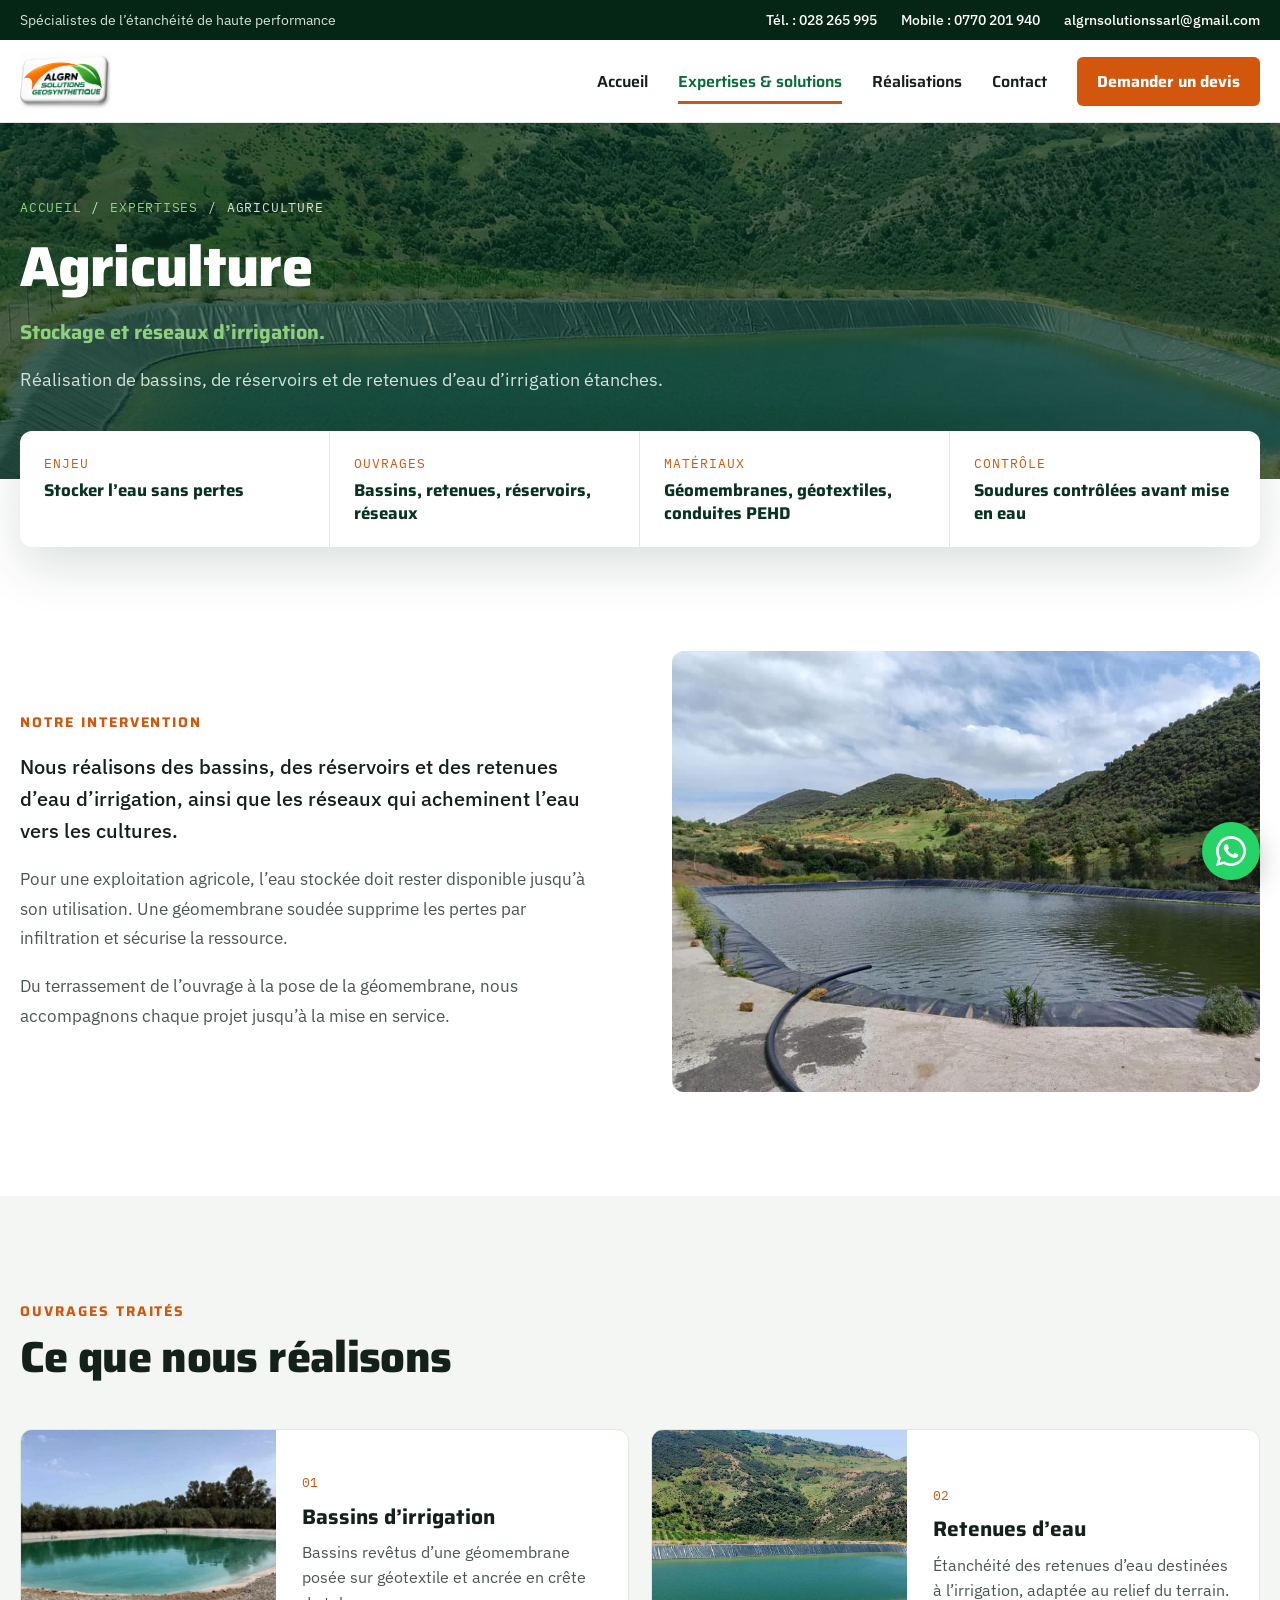
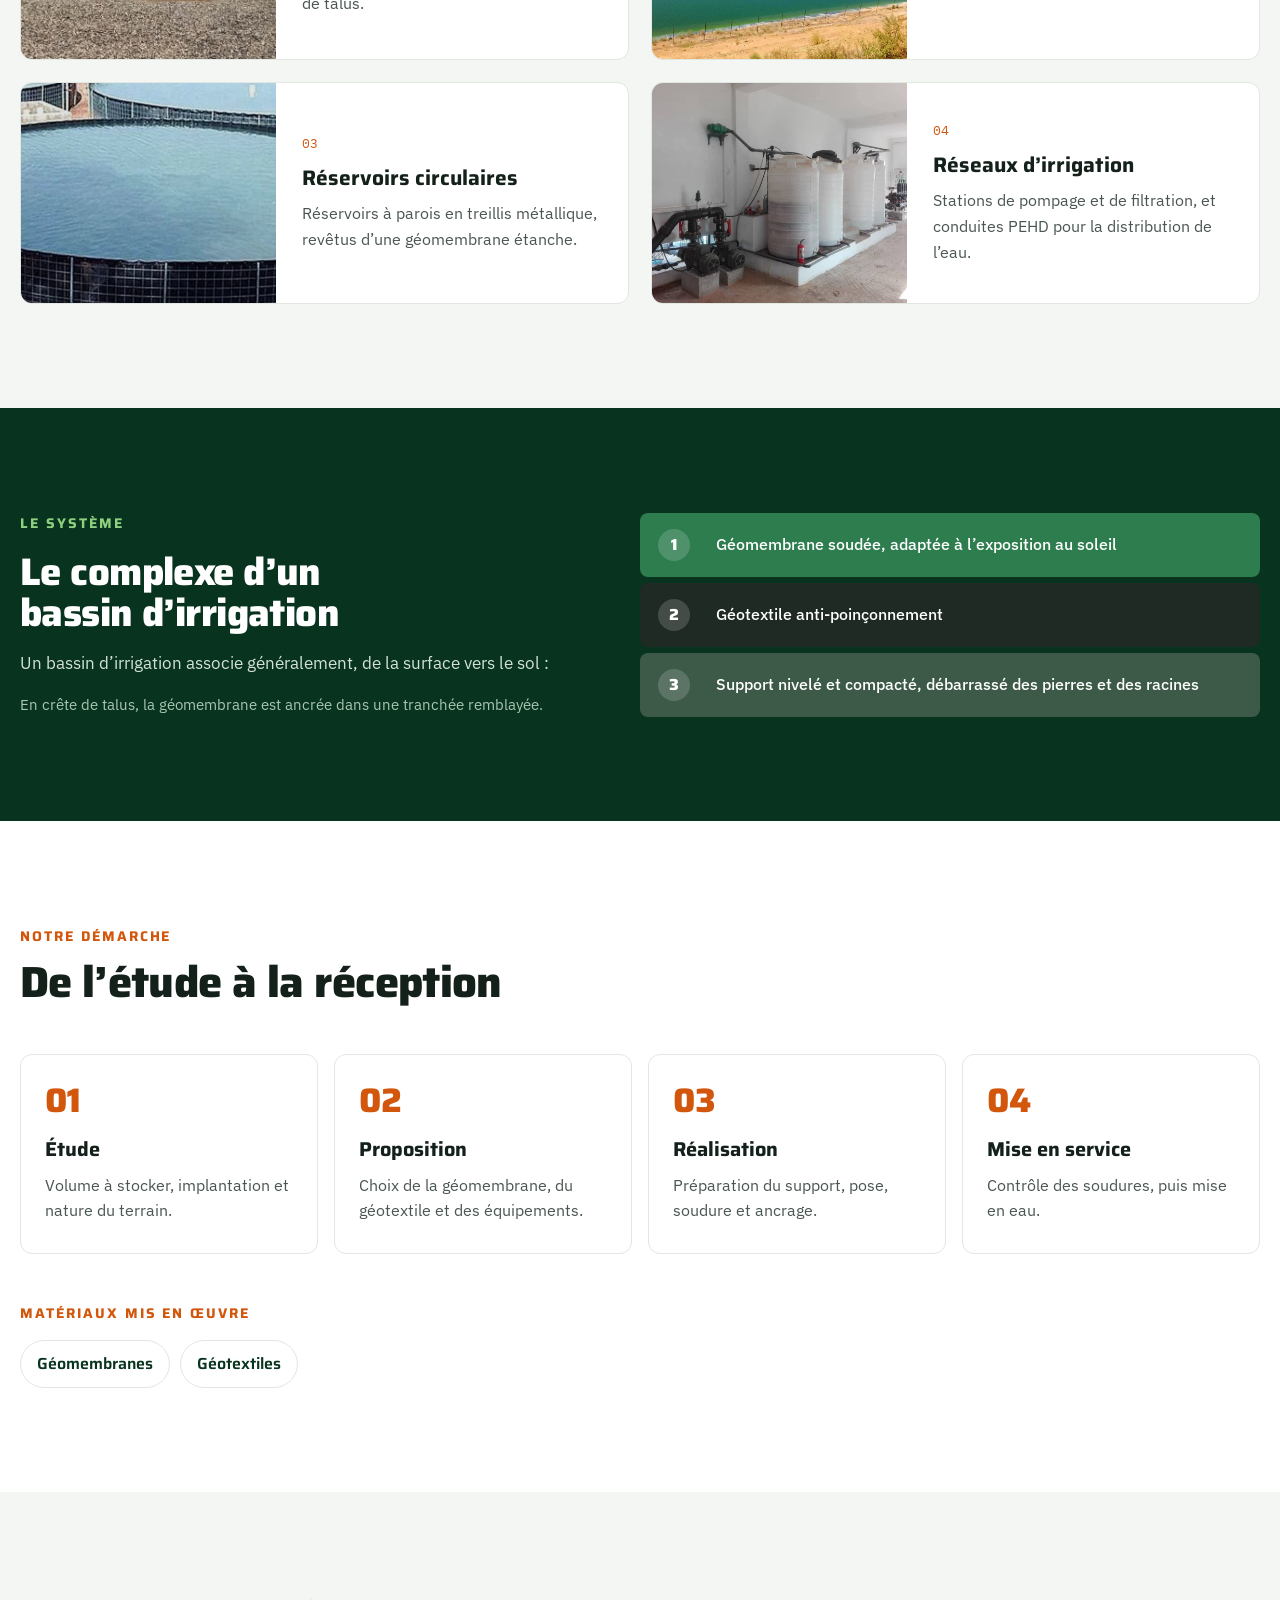
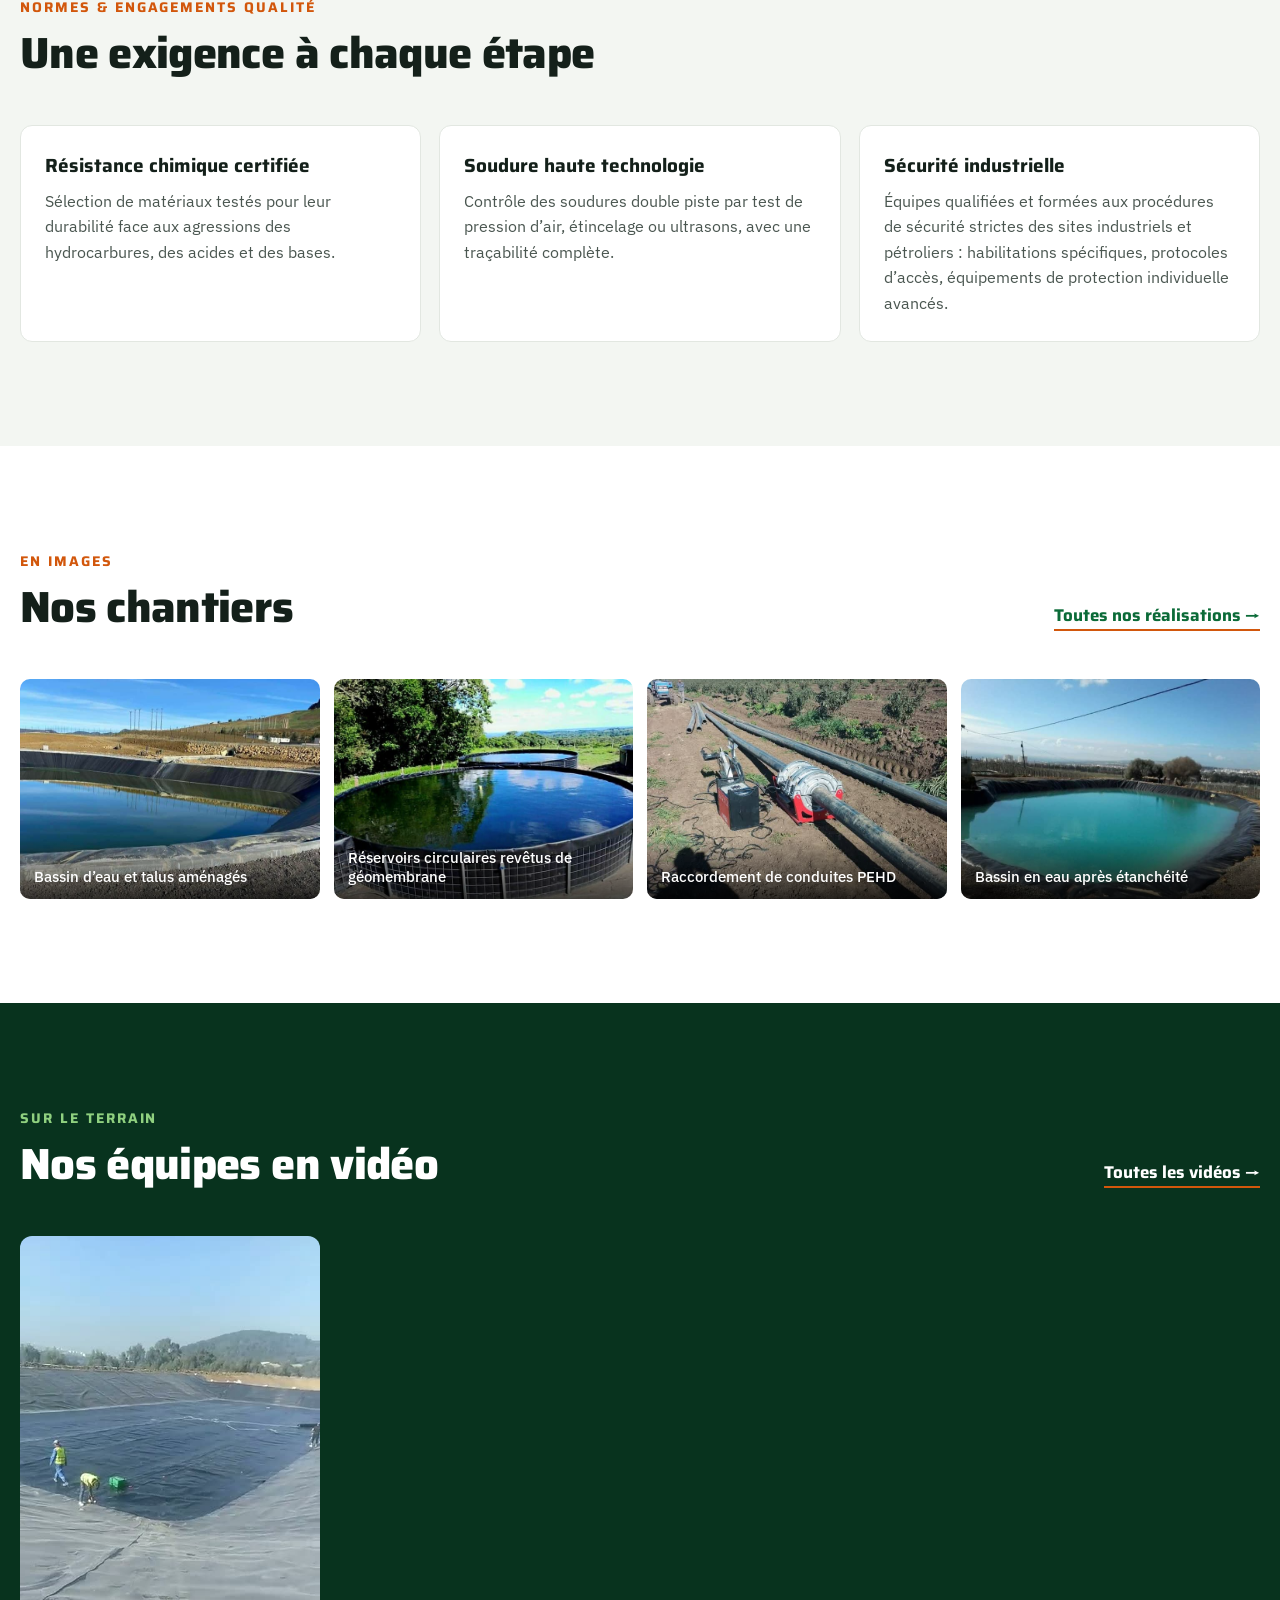
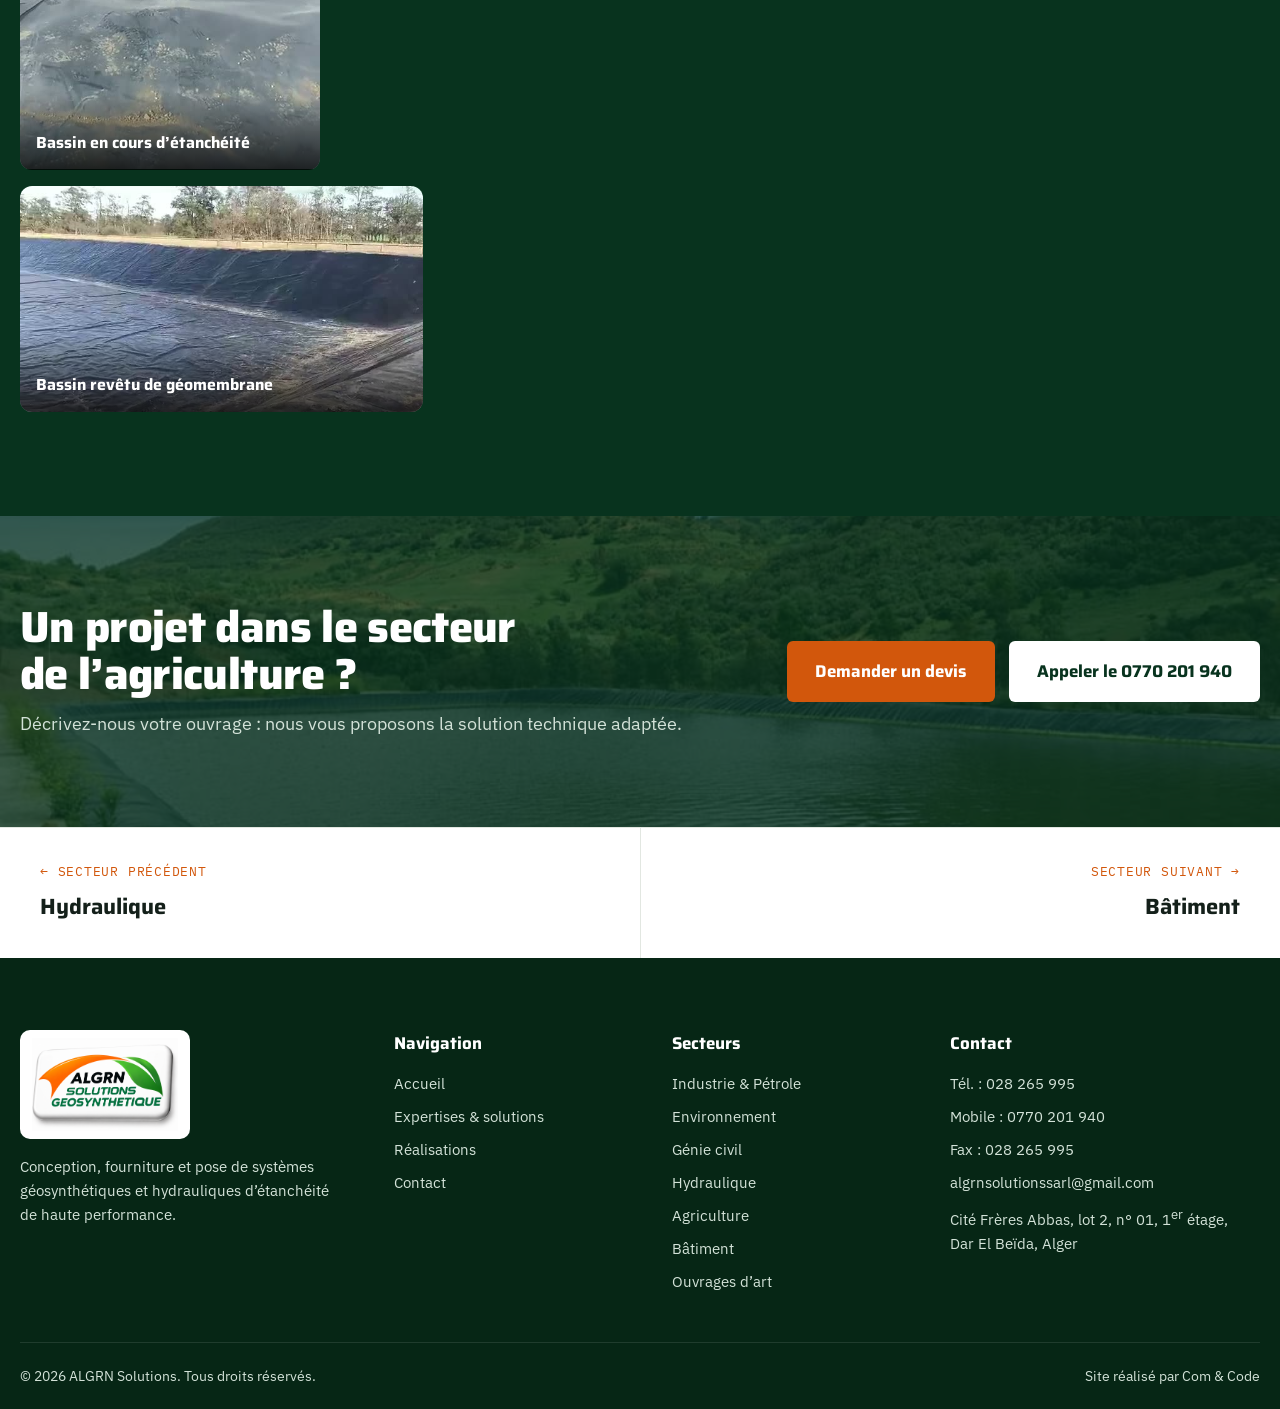
==== agriculture.html @ f2ce9e65 "Add a detailed page for each of the seven sectors. Each sector page (industry & oil, environment, ci" ====
<!DOCTYPE html>
<html lang="fr">
<head>
  <meta charset="utf-8">
  <meta name="viewport" content="width=device-width, initial-scale=1">
  <title>Agriculture – ALGRN Solutions</title>
  <meta name="description" content="Agriculture : bassins d’irrigation, retenues d’eau, réservoirs circulaires étanchés par géomembrane et réseaux d’irrigation.">
  <link rel="icon" href="images/logo.png">
  <link rel="preconnect" href="https://fonts.googleapis.com">
  <link rel="preconnect" href="https://fonts.gstatic.com" crossorigin>
  <link href="https://fonts.googleapis.com/css2?family=IBM+Plex+Mono:wght@400;500&family=IBM+Plex+Sans:wght@400;500;600&family=Saira:wght@600;700;800&display=swap" rel="stylesheet">
  <link rel="stylesheet" href="css/style.css">
</head>
<body>
  <div class="topbar">
    <div class="wrap">
      <span class="tagline">Spécialistes de l’étanchéité de haute performance</span>
      <div class="links">
        <a href="tel:+21328265995">Tél.&nbsp;: 028 265 995</a>
        <a href="tel:+213770201940">Mobile&nbsp;: 0770 201 940</a>
        <a href="mailto:algrnsolutionssarl@gmail.com">algrnsolutionssarl@gmail.com</a>
      </div>
    </div>
  </div>

  <header class="site-header">
    <div class="wrap">
      <a class="logo" href="index.html"><img src="images/logo.png" alt="ALGRN Solutions Géosynthétique" width="1574" height="1000"></a>
      <button class="nav-toggle" type="button" aria-expanded="false" aria-label="Ouvrir le menu"><span></span><span></span><span></span></button>
      <nav class="nav" aria-label="Navigation principale">
        <a href="index.html">Accueil</a>
        <a href="solutions.html" class="is-active">Expertises &amp; solutions</a>
        <a href="realisations.html">Réalisations</a>
        <a href="contact.html">Contact</a>
        <a class="btn btn-accent" href="contact.html#devis">Demander un devis</a>
      </nav>
    </div>
  </header>

  <main>
    <section class="page-hero">
      <img class="bg" src="images/photos/retenue-eau-irrigation.jpg" alt="">
      <div class="wrap">
        <nav class="crumbs" aria-label="Fil d’Ariane"><a href="index.html">Accueil</a><span aria-hidden="true">/</span><a href="solutions.html">Expertises</a><span aria-hidden="true">/</span><span>Agriculture</span></nav>
        <h1 class="display">Agriculture</h1>
        <p class="tagline-lg">Stockage et réseaux d’irrigation.</p>
        <p>Réalisation de bassins, de réservoirs et de retenues d’eau d’irrigation étanches.</p>
      </div>
    </section>

    <div class="wrap">
      <dl class="facts">
        <div><dt>Enjeu</dt><dd>Stocker l’eau sans pertes</dd></div>
        <div><dt>Ouvrages</dt><dd>Bassins, retenues, réservoirs, réseaux</dd></div>
        <div><dt>Matériaux</dt><dd>Géomembranes, géotextiles, conduites PEHD</dd></div>
        <div><dt>Contrôle</dt><dd>Soudures contrôlées avant mise en eau</dd></div>
      </dl>
    </div>

    <section class="section">
      <div class="wrap svc-intro">
        <div class="copy reveal">
          <span class="eyebrow">Notre intervention</span>
          <p class="lead">Nous réalisons des bassins, des réservoirs et des retenues d’eau d’irrigation, ainsi que les réseaux qui acheminent l’eau vers les cultures.</p>
          <p>Pour une exploitation agricole, l’eau stockée doit rester disponible jusqu’à son utilisation. Une géomembrane soudée supprime les pertes par infiltration et sécurise la ressource.</p>
          <p>Du terrassement de l’ouvrage à la pose de la géomembrane, nous accompagnons chaque projet jusqu’à la mise en service.</p>
        </div>
        <img class="reveal" src="images/photos/bassin-irrigation-collines.jpg" alt="Bassin d’irrigation étanché par géomembrane, entouré de collines" loading="lazy">
      </div>
    </section>

    <section class="section bg-cream">
      <div class="wrap">
        <div class="section-head">
          <div>
            <span class="eyebrow">Ouvrages traités</span>
            <h2 class="display">Ce que nous réalisons</h2>
          </div>
        </div>
        <div class="works">
          <article class="work reveal">
            <img src="images/photos/bassin-irrigation.jpg" alt="Bassin d’irrigation rempli d’eau" loading="lazy">
            <div class="body"><span class="num">01</span><h3>Bassins d’irrigation</h3><p>Bassins revêtus d’une géomembrane posée sur géotextile et ancrée en crête de talus.</p></div>
          </article>
          <article class="work reveal">
            <img src="images/photos/retenue-eau-irrigation.jpg" alt="Retenue d’eau étanchée par géomembrane" loading="lazy">
            <div class="body"><span class="num">02</span><h3>Retenues d’eau</h3><p>Étanchéité des retenues d’eau destinées à l’irrigation, adaptée au relief du terrain.</p></div>
          </article>
          <article class="work reveal">
            <img src="images/photos/reservoir-circulaire.jpg" alt="Réservoir circulaire revêtu de géomembrane" loading="lazy">
            <div class="body"><span class="num">03</span><h3>Réservoirs circulaires</h3><p>Réservoirs à parois en treillis métallique, revêtus d’une géomembrane étanche.</p></div>
          </article>
          <article class="work reveal">
            <img src="images/photos/station-irrigation.jpg" alt="Station de pompage et de filtration" loading="lazy">
            <div class="body"><span class="num">04</span><h3>Réseaux d’irrigation</h3><p>Stations de pompage et de filtration, et conduites PEHD pour la distribution de l’eau.</p></div>
          </article>
        </div>
      </div>
    </section>

    <section class="section on-dark">
      <div class="wrap system">
        <div class="copy reveal">
          <span class="eyebrow">Le système</span>
          <h2 class="display" style="font-size:clamp(28px,3vw,40px)">Le complexe d’un bassin d’irrigation</h2>
          <p>Un bassin d’irrigation associe généralement, de la surface vers le sol&nbsp;:</p>
          <p class="note">En crête de talus, la géomembrane est ancrée dans une tranchée remblayée.</p>
        </div>
        <ol class="layers-list reveal">
          <li>Géomembrane soudée, adaptée à l’exposition au soleil</li>
          <li>Géotextile anti-poinçonnement</li>
          <li>Support nivelé et compacté, débarrassé des pierres et des racines</li>
        </ol>
      </div>
    </section>

    <section class="section">
      <div class="wrap">
        <div class="section-head">
          <div>
            <span class="eyebrow">Notre démarche</span>
            <h2 class="display">De l’étude à la réception</h2>
          </div>
        </div>
        <ol class="steps">
          <li class="reveal"><strong>Étude</strong><span>Volume à stocker, implantation et nature du terrain.</span></li>
          <li class="reveal"><strong>Proposition</strong><span>Choix de la géomembrane, du géotextile et des équipements.</span></li>
          <li class="reveal"><strong>Réalisation</strong><span>Préparation du support, pose, soudure et ancrage.</span></li>
          <li class="reveal"><strong>Mise en service</strong><span>Contrôle des soudures, puis mise en eau.</span></li>
        </ol>
        <div style="margin-top:48px;display:flex;flex-direction:column;gap:16px">
          <span class="eyebrow">Matériaux mis en œuvre</span>
          <div class="mat-links">
            <a href="solutions.html#materiaux">Géomembranes</a>
            <a href="solutions.html#materiaux">Géotextiles</a>
          </div>
        </div>
      </div>
    </section>

    <section class="section bg-cream">
      <div class="wrap">
        <div class="section-head">
          <div>
            <span class="eyebrow">Normes &amp; engagements qualité</span>
            <h2 class="display">Une exigence à chaque étape</h2>
          </div>
        </div>
        <ul class="checklist">
          <li class="reveal"><strong>Résistance chimique certifiée</strong><span>Sélection de matériaux testés pour leur durabilité face aux agressions des hydrocarbures, des acides et des bases.</span></li>
          <li class="reveal"><strong>Soudure haute technologie</strong><span>Contrôle des soudures double piste par test de pression d’air, étincelage ou ultrasons, avec une traçabilité complète.</span></li>
          <li class="reveal"><strong>Sécurité industrielle</strong><span>Équipes qualifiées et formées aux procédures de sécurité strictes des sites industriels et pétroliers&nbsp;: habilitations spécifiques, protocoles d’accès, équipements de protection individuelle avancés.</span></li>
        </ul>
      </div>
    </section>

    <section class="section">
      <div class="wrap">
        <div class="section-head">
          <div>
            <span class="eyebrow">En images</span>
            <h2 class="display">Nos chantiers</h2>
          </div>
          <a class="link-more" href="realisations.html">Toutes nos réalisations →</a>
        </div>
        <div class="gallery">
          <figure class="reveal"><a href="realisations.html"><img src="images/photos/bassin-eau-colline.jpg" alt="Bassin d’eau et talus aménagés" loading="lazy"></a><figcaption>Bassin d’eau et talus aménagés</figcaption></figure>
          <figure class="reveal"><a href="realisations.html"><img src="images/photos/reservoirs-circulaires.jpg" alt="Réservoirs circulaires revêtus de géomembrane" loading="lazy"></a><figcaption>Réservoirs circulaires revêtus de géomembrane</figcaption></figure>
          <figure class="reveal"><a href="realisations.html"><img src="images/photos/conduite-pehd.jpg" alt="Raccordement de conduites PEHD" loading="lazy"></a><figcaption>Raccordement de conduites PEHD</figcaption></figure>
          <figure class="reveal"><a href="realisations.html"><img src="images/photos/bassin-eau-rempli.jpg" alt="Bassin en eau après étanchéité" loading="lazy"></a><figcaption>Bassin en eau après étanchéité</figcaption></figure>
        </div>
      </div>
    </section>

    <section class="section on-dark">
      <div class="wrap">
        <div class="section-head">
          <div>
            <span class="eyebrow">Sur le terrain</span>
            <h2 class="display">Nos équipes en vidéo</h2>
          </div>
          <a class="link-more" href="realisations.html#videos">Toutes les vidéos →</a>
        </div>
        <div class="reels two">
          <figure class="reel reveal">
            <video data-autoplay muted loop playsinline preload="none" poster="videos/bassin-geomembrane-collines.jpg" aria-label="Bassin en cours d’étanchéité">
              <source src="videos/bassin-geomembrane-collines.mp4" type="video/mp4">
            </video>
            <figcaption>Bassin en cours d’étanchéité</figcaption>
          </figure>
        </div>
        <div class="reels-land ">
          <figure class="reel reveal">
            <video data-autoplay muted loop playsinline preload="none" poster="videos/bassin-geomembrane.jpg" aria-label="Bassin revêtu de géomembrane">
              <source src="videos/bassin-geomembrane.mp4" type="video/mp4">
            </video>
            <figcaption>Bassin revêtu de géomembrane</figcaption>
          </figure>
        </div>
      </div>
    </section>

    <section class="cta-band">
      <img class="bg" src="images/photos/bassin-irrigation-collines.jpg" alt="" loading="lazy">
      <div class="wrap">
        <div>
          <h2 class="display">Un projet dans le secteur de l’agriculture&nbsp;?</h2>
          <p>Décrivez-nous votre ouvrage&nbsp;: nous vous proposons la solution technique adaptée.</p>
        </div>
        <div class="cta-actions">
          <a class="btn btn-accent btn-lg" href="contact.html?secteur=Agriculture#devis">Demander un devis</a>
          <a class="btn btn-white btn-lg" href="tel:+213770201940">Appeler le 0770 201 940</a>
        </div>
      </div>
    </section>

    <nav class="pager" aria-label="Autres secteurs">
      <a href="hydraulique.html"><span>← Secteur précédent</span><strong>Hydraulique</strong></a>
      <a href="batiment.html"><span>Secteur suivant →</span><strong>Bâtiment</strong></a>
    </nav>
  </main>

  <footer class="site-footer">
    <div class="wrap grid">
      <div class="brand">
        <img src="images/logo.png" alt="ALGRN Solutions Géosynthétique" loading="lazy">
        <p>Conception, fourniture et pose de systèmes géosynthétiques et hydrauliques d’étanchéité de haute performance.</p>
      </div>
      <div class="col">
        <strong>Navigation</strong>
        <a href="index.html">Accueil</a>
        <a href="solutions.html">Expertises &amp; solutions</a>
        <a href="realisations.html">Réalisations</a>
        <a href="contact.html">Contact</a>
      </div>
      <div class="col">
        <strong>Secteurs</strong>
        <a href="industrie-petrole.html">Industrie &amp; Pétrole</a>
        <a href="environnement.html">Environnement</a>
        <a href="genie-civil.html">Génie civil</a>
        <a href="hydraulique.html">Hydraulique</a>
        <a href="agriculture.html">Agriculture</a>
        <a href="batiment.html">Bâtiment</a>
        <a href="ouvrages-art.html">Ouvrages d’art</a>
      </div>
      <div class="col">
        <strong>Contact</strong>
        <a href="tel:+21328265995">Tél.&nbsp;: 028 265 995</a>
        <a href="tel:+213770201940">Mobile&nbsp;: 0770 201 940</a>
        <span>Fax&nbsp;: 028 265 995</span>
        <a href="mailto:algrnsolutionssarl@gmail.com">algrnsolutionssarl@gmail.com</a>
        <span>Cité Frères Abbas, lot 2, n°&nbsp;01, 1<sup>er</sup>&nbsp;étage, <span class="nowrap">Dar El Beïda</span>, Alger</span>
      </div>
    </div>
    <div class="wrap legal">
      <span>© 2026 ALGRN Solutions. Tous droits réservés.</span>
      <span>Site réalisé par Com &amp; Code</span>
    </div>
  </footer>

  <a class="wa-float" href="https://wa.me/213770201940" aria-label="Nous écrire sur WhatsApp"><svg width="30" height="30" viewBox="0 0 24 24" fill="#fff" aria-hidden="true"><path d="M17.5 14.4c-.3-.1-1.7-.8-2-.9-.3-.1-.5-.1-.7.1-.2.3-.8.9-.9 1.1-.2.2-.3.2-.6.1-.3-.1-1.2-.5-2.3-1.4-.9-.8-1.4-1.7-1.6-2-.2-.3 0-.5.1-.6l.4-.5c.1-.2.2-.3.3-.5.1-.2 0-.4 0-.5l-.9-2.2c-.2-.6-.5-.5-.7-.5h-.6c-.2 0-.5.1-.8.4-.3.3-1 1-1 2.4s1 2.8 1.2 3c.1.2 2 3.1 4.9 4.3.7.3 1.2.5 1.6.6.7.2 1.3.2 1.8.1.6-.1 1.7-.7 1.9-1.4.2-.7.2-1.3.2-1.4-.1-.1-.3-.2-.6-.3zM12 21.8c-1.8 0-3.5-.5-5-1.4l-.4-.2-3.7 1 1-3.6-.2-.4C2.7 15.6 2.2 13.8 2.2 12 2.2 6.6 6.6 2.2 12 2.2S21.8 6.6 21.8 12 17.4 21.8 12 21.8zM12 0C5.4 0 0 5.4 0 12c0 2.1.6 4.2 1.6 6L0 24l6.2-1.6c1.8 1 3.8 1.5 5.8 1.5 6.6 0 12-5.4 12-12S18.6 0 12 0z"/></svg></a>

  <script src="js/main.js"></script>
</body>
</html>
---- css/style.css ----
:root {
  --ink: #14201A;
  --forest: #08331E;
  --forest-deep: #062615;
  --green: #0B6B38;
  --leaf: #3FA535;
  --mint: #8FD07F;
  --accent: #D2570C;
  --accent-soft: #FBE9DD;
  --cream: #F3F6F2;
  --paper: #FFFFFF;
  --muted: #4A5650;
  --line: #E2E7E1;
  --on-dark: #D3E2D8;
  --radius: 12px;
}

*,
*::before,
*::after { box-sizing: border-box; }

html { scroll-behavior: smooth; }

body {
  margin: 0;
  color: var(--ink);
  background: var(--paper);
  font-family: "IBM Plex Sans", system-ui, sans-serif;
  font-size: 16px;
  line-height: 1.6;
  -webkit-font-smoothing: antialiased;
}

img, video { max-width: 100%; display: block; }
a { color: var(--green); }
button { font: inherit; }

.wrap {
  width: min(1240px, calc(100% - 40px));
  margin-inline: auto;
}

.eyebrow {
  display: inline-block;
  font-family: "Saira", sans-serif;
  font-weight: 700;
  font-size: 14px;
  letter-spacing: 0.14em;
  text-transform: uppercase;
  color: var(--accent);
}
.on-dark .eyebrow { color: var(--mint); }

.display {
  margin: 0;
  font-family: "Saira", sans-serif;
  font-weight: 800;
  line-height: 1.08;
  letter-spacing: -0.015em;
  text-wrap: balance;
}

.section { padding: 104px 0; }
.section-head {
  display: flex;
  flex-wrap: wrap;
  gap: 18px 48px;
  align-items: flex-end;
  justify-content: space-between;
  margin-bottom: 48px;
}
.section-head > div { display: flex; flex-direction: column; gap: 12px; max-width: 720px; }
.section-head h2 { font-size: clamp(30px, 3.4vw, 46px); }
.section-head p { margin: 0; color: var(--muted); font-size: 17px; max-width: 560px; }
.on-dark .section-head p { color: var(--on-dark); }

.bg-cream { background: var(--cream); }
.on-dark { background: var(--forest); color: #fff; }

/* ——— Topbar & header ——— */
.topbar {
  background: var(--forest-deep);
  color: var(--on-dark);
  font-size: 14px;
}
.topbar .wrap {
  padding: 9px 0;
  display: flex;
  flex-wrap: wrap;
  gap: 6px 26px;
  justify-content: space-between;
  align-items: center;
}
.topbar .links { display: flex; flex-wrap: wrap; gap: 6px 24px; }
.topbar a { color: #fff; text-decoration: none; font-weight: 500; }
.topbar a:hover { color: var(--mint); }

.site-header {
  background: #fff;
  position: sticky;
  top: 0;
  z-index: 50;
  box-shadow: 0 1px 0 var(--line);
}
.site-header .wrap {
  padding: 12px 0;
  display: flex;
  gap: 16px 40px;
  align-items: center;
  justify-content: space-between;
}
.logo img { height: 58px; width: auto; mix-blend-mode: multiply; }
.nav {
  display: flex;
  gap: 4px 30px;
  align-items: center;
  font-family: "Saira", sans-serif;
  font-weight: 600;
  font-size: 16px;
}
.nav a { color: var(--ink); text-decoration: none; padding: 10px 0; }
.nav a:hover { color: var(--green); }
.nav a.is-active { color: var(--green); box-shadow: inset 0 -3px 0 var(--accent); }
.nav .btn { padding: 12px 20px; box-shadow: none; color: #fff; }
.nav .btn:hover { color: #fff; }
.nav-toggle {
  display: none;
  width: 46px;
  height: 46px;
  border: 1px solid var(--line);
  background: #fff;
  border-radius: 8px;
  cursor: pointer;
  align-items: center;
  justify-content: center;
  flex-direction: column;
  gap: 5px;
}
.nav-toggle span { display: block; width: 20px; height: 2px; background: var(--ink); }

/* ——— Buttons ——— */
.btn {
  display: inline-flex;
  align-items: center;
  justify-content: center;
  gap: 10px;
  text-decoration: none;
  font-family: "Saira", sans-serif;
  font-weight: 700;
  font-size: 16px;
  padding: 15px 24px;
  border-radius: 6px;
  border: 0;
  cursor: pointer;
  transition: transform 0.15s ease, filter 0.15s ease;
}
.btn:hover { transform: translateY(-1px); filter: brightness(1.06); }
.btn-accent { background: var(--accent); color: #fff; }
.btn-white { background: #fff; color: var(--forest); }
.btn-forest { background: var(--forest); color: #fff; }
.btn-ghost { background: transparent; color: #fff; box-shadow: inset 0 0 0 2px rgba(255,255,255,0.5); }
.btn-lg { font-size: 17px; padding: 17px 28px; }

:where(a, button, summary):focus-visible {
  outline: 3px solid var(--mint);
  outline-offset: 3px;
}

/* ——— Hero ——— */
.hero {
  position: relative;
  min-height: min(760px, 92vh);
  display: flex;
  align-items: center;
  overflow: hidden;
  background: var(--forest);
}
.hero .bg {
  position: absolute;
  inset: 0;
  width: 100%;
  height: 100%;
  object-fit: cover;
  object-position: 50% 55%;
  animation: hero-zoom 18s ease-out both;
}
@keyframes hero-zoom { from { transform: scale(1.08); } to { transform: scale(1); } }
.hero::after {
  content: "";
  position: absolute;
  inset: 0;
  background: linear-gradient(90deg, rgba(6,38,21,0.94) 0%, rgba(6,38,21,0.78) 42%, rgba(6,38,21,0.2) 78%, rgba(6,38,21,0.05) 100%);
}
.hero .wrap { position: relative; z-index: 1; padding: 88px 0 120px; }
.hero-copy { max-width: 660px; display: flex; flex-direction: column; gap: 24px; color: #fff; }
.badge {
  align-self: flex-start;
  font-family: "IBM Plex Mono", monospace;
  font-size: 13px;
  letter-spacing: 0.08em;
  text-transform: uppercase;
  background: rgba(255,255,255,0.1);
  border: 1px solid rgba(255,255,255,0.3);
  padding: 7px 12px;
  border-radius: 4px;
}
.hero h1 { font-size: clamp(38px, 5vw, 68px); line-height: 1.02; color: #fff; }
.hero h1 em { font-style: normal; color: var(--mint); }
.hero p { margin: 0; font-size: 19px; line-height: 1.65; color: var(--on-dark); }
.hero-actions { display: flex; flex-wrap: wrap; gap: 14px; }

.hero-strip {
  position: relative;
  z-index: 2;
  margin-top: -64px;
}
.hero-strip ul {
  list-style: none;
  margin: 0;
  padding: 0;
  display: grid;
  grid-template-columns: repeat(4, 1fr);
  background: #fff;
  border-radius: var(--radius);
  box-shadow: 0 20px 50px rgba(8,51,30,0.16);
  overflow: hidden;
}
.hero-strip li {
  padding: 24px 26px;
  border-right: 1px solid var(--line);
  display: flex;
  flex-direction: column;
  gap: 4px;
}
.hero-strip li:last-child { border-right: 0; }
.hero-strip strong { font-family: "Saira", sans-serif; font-size: 19px; color: var(--forest); }
.hero-strip span { font-size: 14.5px; color: var(--muted); line-height: 1.45; }

/* ——— Page hero (inner pages) ——— */
.page-hero {
  position: relative;
  background: var(--forest);
  color: #fff;
  overflow: hidden;
}
.page-hero .bg {
  position: absolute;
  inset: 0;
  width: 100%;
  height: 100%;
  object-fit: cover;
  opacity: 0.32;
}
.page-hero .wrap { position: relative; padding: 76px 0 84px; display: flex; flex-direction: column; gap: 18px; }
.page-hero h1 { font-size: clamp(36px, 4.4vw, 58px); max-width: 860px; }
.page-hero p { margin: 0; font-size: 18px; color: var(--on-dark); max-width: 680px; }
.crumbs { display: flex; gap: 10px; font-family: "IBM Plex Mono", monospace; font-size: 13px; text-transform: uppercase; letter-spacing: 0.06em; color: var(--on-dark); }
.crumbs a { color: var(--mint); text-decoration: none; }

/* ——— Présentation ——— */
.intro {
  display: grid;
  grid-template-columns: 1.05fr 1fr;
  gap: 72px;
  align-items: center;
}
.intro-photos { position: relative; padding: 0 0 48px 0; }
.intro-photos .main { width: 88%; aspect-ratio: 4 / 3; object-fit: cover; border-radius: var(--radius); }
.intro-photos .inset {
  position: absolute;
  right: 0;
  bottom: 0;
  width: 46%;
  aspect-ratio: 3 / 4;
  object-fit: cover;
  border-radius: var(--radius);
  border: 6px solid #fff;
  box-shadow: 0 16px 40px rgba(8,51,30,0.2);
}
.intro-copy { display: flex; flex-direction: column; gap: 20px; }
.intro-copy h2 { font-size: clamp(30px, 3.2vw, 44px); }
.intro-copy p { margin: 0; font-size: 17px; line-height: 1.75; color: var(--muted); }
.intro-copy .lead { font-size: 19px; color: var(--ink); font-weight: 500; }
.checks { list-style: none; margin: 6px 0 0; padding: 0; display: grid; gap: 12px; }
.checks li { display: flex; gap: 12px; align-items: flex-start; font-weight: 500; }
.checks svg { flex: none; margin-top: 2px; }

/* ——— Secteurs ——— */
.sectors {
  display: grid;
  grid-template-columns: repeat(4, 1fr);
  gap: 18px;
}
.sector {
  position: relative;
  border-radius: var(--radius);
  overflow: hidden;
  min-height: 300px;
  display: flex;
  align-items: flex-end;
  color: #fff;
  isolation: isolate;
}
.sector img {
  position: absolute;
  inset: 0;
  width: 100%;
  height: 100%;
  object-fit: cover;
  z-index: -2;
  transition: transform 0.5s ease;
}
.sector::before {
  content: "";
  position: absolute;
  inset: 0;
  z-index: -1;
  background: linear-gradient(180deg, rgba(6,38,21,0) 30%, rgba(6,38,21,0.9) 100%);
}
.sector:hover img { transform: scale(1.05); }
.sector .body { padding: 22px; display: flex; flex-direction: column; gap: 6px; }
.sector .ico {
  width: 44px;
  height: 44px;
  border-radius: 10px;
  background: var(--accent);
  display: grid;
  place-items: center;
  margin-bottom: 6px;
}
.sector strong { font-family: "Saira", sans-serif; font-size: 21px; line-height: 1.2; }
.sector span { font-size: 15px; color: #E1EDE5; line-height: 1.45; }
.sector.wide { grid-column: span 2; }

/* ——— Expertise (cards) ——— */
.expertise {
  display: grid;
  grid-template-columns: repeat(auto-fit, minmax(300px, 1fr));
  gap: 22px;
}
.exp-card {
  background: #fff;
  border: 1px solid var(--line);
  border-radius: var(--radius);
  overflow: hidden;
  display: flex;
  flex-direction: column;
}
.exp-card img { width: 100%; aspect-ratio: 16 / 10; object-fit: cover; }
.exp-card .body { padding: 24px 26px 28px; display: flex; flex-direction: column; gap: 10px; }
.exp-card .num { font-family: "IBM Plex Mono", monospace; font-size: 13px; color: var(--accent); }
.exp-card h3 { margin: 0; font-family: "Saira", sans-serif; font-size: 22px; line-height: 1.2; }
.exp-card p { margin: 0; color: var(--muted); }
.exp-card ul { margin: 0; padding-left: 18px; color: var(--muted); display: grid; gap: 4px; }

/* ——— Applications ——— */
.apps { display: grid; gap: 18px; }
.app {
  display: grid;
  grid-template-columns: 72px 1fr 280px;
  gap: 28px;
  align-items: center;
  padding: 18px 18px 18px 28px;
  background: rgba(255,255,255,0.06);
  border: 1px solid rgba(255,255,255,0.12);
  border-radius: var(--radius);
}
.app .n { font-family: "Saira", sans-serif; font-weight: 800; font-size: 40px; color: var(--mint); line-height: 1; }
.app h3 { margin: 0 0 4px; font-family: "Saira", sans-serif; font-size: 22px; line-height: 1.25; }
.app p { margin: 0; color: var(--on-dark); }
.app img { width: 100%; aspect-ratio: 16 / 9; object-fit: cover; border-radius: 8px; }

/* ——— Matériaux ——— */
.materials-layout { display: grid; grid-template-columns: 1fr 1.1fr; gap: 56px; align-items: start; }
.materials-photo { position: sticky; top: 110px; display: grid; gap: 14px; }
.materials-photo img { width: 100%; border-radius: var(--radius); object-fit: cover; aspect-ratio: 4 / 3; }
.materials-photo figcaption { font-size: 14px; color: var(--muted); }
.materials { list-style: none; margin: 0; padding: 0; display: grid; gap: 14px; }
.material {
  display: grid;
  grid-template-columns: 56px 1fr;
  gap: 18px;
  padding: 22px 24px;
  border: 1px solid var(--line);
  border-radius: var(--radius);
  background: #fff;
}
.material .ico {
  width: 56px;
  height: 56px;
  border-radius: 12px;
  background: var(--cream);
  display: grid;
  place-items: center;
}
.material h3 { margin: 0 0 4px; font-family: "Saira", sans-serif; font-size: 20px; }
.material p { margin: 0; color: var(--muted); }
.tags { display: flex; flex-wrap: wrap; gap: 6px; margin-top: 10px; }
.tags span {
  font-family: "IBM Plex Mono", monospace;
  font-size: 12.5px;
  padding: 4px 9px;
  border-radius: 4px;
  background: var(--accent-soft);
  color: #8A3505;
}

/* ——— Méthode ——— */
.steps {
  list-style: none;
  margin: 0;
  padding: 0;
  display: grid;
  grid-template-columns: repeat(4, 1fr);
  gap: 16px;
  counter-reset: step;
}
.steps li {
  counter-increment: step;
  border-radius: var(--radius);
  padding: 28px 24px 30px;
  background: #fff;
  border: 1px solid var(--line);
  display: flex;
  flex-direction: column;
  gap: 8px;
}
.steps li::before {
  content: "0" counter(step);
  font-family: "Saira", sans-serif;
  font-weight: 800;
  font-size: 34px;
  color: var(--accent);
  line-height: 1;
  margin-bottom: 8px;
}
.steps strong { font-family: "Saira", sans-serif; font-size: 20px; }
.steps span { color: var(--muted); font-size: 15.5px; }

/* ——— Qualité ——— */
.quality { display: grid; grid-template-columns: repeat(3, 1fr); gap: 20px; }
.q-card {
  border-radius: var(--radius);
  overflow: hidden;
  background: rgba(255,255,255,0.06);
  border: 1px solid rgba(255,255,255,0.12);
  display: flex;
  flex-direction: column;
}
.q-card img { width: 100%; aspect-ratio: 4 / 3; object-fit: cover; }
.q-card .body { padding: 24px 24px 28px; display: flex; flex-direction: column; gap: 8px; }
.q-card h3 { margin: 0; font-family: "Saira", sans-serif; font-size: 21px; }
.q-card p { margin: 0; color: var(--on-dark); }

/* ——— Vidéos ——— */
.reels { display: grid; grid-template-columns: repeat(4, 1fr); gap: 16px; }
.reel {
  margin: 0;
  position: relative;
  border-radius: var(--radius);
  overflow: hidden;
  background: #0a1f14;
  aspect-ratio: 9 / 16;
}
.reel video { width: 100%; height: 100%; object-fit: cover; }
.reel figcaption {
  position: absolute;
  left: 0;
  right: 0;
  bottom: 0;
  padding: 40px 16px 16px;
  background: linear-gradient(180deg, rgba(0,0,0,0) 0%, rgba(0,0,0,0.75) 100%);
  color: #fff;
  font-family: "Saira", sans-serif;
  font-weight: 700;
  font-size: 16px;
  line-height: 1.3;
  pointer-events: none;
}
.reel.land { aspect-ratio: 16 / 9; grid-column: span 2; }
.reels-land { display: grid; grid-template-columns: repeat(3, 1fr); gap: 16px; margin-top: 16px; }
.reels-land .reel { aspect-ratio: 16 / 9; }

/* ——— Galerie ——— */
.filters { display: flex; flex-wrap: wrap; gap: 8px; margin-bottom: 28px; }
.chip {
  cursor: pointer;
  border: 1px solid var(--line);
  background: #fff;
  color: var(--ink);
  font-family: "Saira", sans-serif;
  font-weight: 600;
  font-size: 15px;
  padding: 10px 16px;
  border-radius: 999px;
}
.chip[aria-pressed="true"] { background: var(--forest); border-color: var(--forest); color: #fff; }
.gallery {
  display: grid;
  grid-template-columns: repeat(4, 1fr);
  grid-auto-rows: 220px;
  grid-auto-flow: dense;
  gap: 14px;
}
.gallery figure { margin: 0; position: relative; border-radius: 10px; overflow: hidden; background: var(--cream); }
.gallery figure.tall { grid-row: span 2; }
.gallery figure.big { grid-column: span 2; grid-row: span 2; }
.gallery a,
.gallery button {
  all: unset;
  cursor: zoom-in;
  display: block;
  width: 100%;
  height: 100%;
}
.gallery img { width: 100%; height: 100%; object-fit: cover; transition: transform 0.4s ease; }
.gallery figure:hover img { transform: scale(1.04); }
.gallery figcaption {
  position: absolute;
  left: 0;
  right: 0;
  bottom: 0;
  padding: 28px 14px 12px;
  background: linear-gradient(180deg, rgba(0,0,0,0) 0%, rgba(0,0,0,0.72) 100%);
  color: #fff;
  font-size: 14.5px;
  font-weight: 500;
  line-height: 1.35;
  pointer-events: none;
}
.gallery figure[hidden] { display: none; }

.lightbox {
  position: fixed;
  inset: 0;
  z-index: 100;
  background: rgba(4,18,10,0.94);
  display: none;
  align-items: center;
  justify-content: center;
  padding: 24px;
}
.lightbox.is-open { display: flex; }
.lightbox figure { margin: 0; display: flex; flex-direction: column; gap: 12px; align-items: center; max-width: 1200px; }
.lightbox img { max-height: 80vh; width: auto; border-radius: 8px; }
.lightbox figcaption { color: #fff; font-size: 16px; text-align: center; }
.lightbox .lb-btn {
  position: absolute;
  border: 0;
  background: rgba(255,255,255,0.12);
  color: #fff;
  width: 52px;
  height: 52px;
  border-radius: 50%;
  font-size: 26px;
  line-height: 1;
  cursor: pointer;
}
.lightbox .lb-btn:hover { background: rgba(255,255,255,0.22); }
.lightbox .lb-close { top: 18px; right: 18px; }
.lightbox .lb-prev { left: 18px; top: 50%; transform: translateY(-50%); }
.lightbox .lb-next { right: 18px; top: 50%; transform: translateY(-50%); }

.link-more {
  font-family: "Saira", sans-serif;
  font-weight: 700;
  font-size: 17px;
  color: var(--green);
  text-decoration: none;
  box-shadow: inset 0 -2px 0 var(--accent);
  padding-bottom: 2px;
}
.on-dark .link-more { color: #fff; }

/* ——— CTA ——— */
.cta-band { position: relative; overflow: hidden; background: var(--forest); color: #fff; }
.cta-band .bg { position: absolute; inset: 0; width: 100%; height: 100%; object-fit: cover; opacity: 0.25; }
.cta-band .wrap {
  position: relative;
  padding: 88px 0;
  display: flex;
  flex-wrap: wrap;
  gap: 28px 48px;
  align-items: center;
  justify-content: space-between;
}
.cta-band h2 { font-size: clamp(30px, 3.4vw, 46px); max-width: 680px; }
.cta-band p { margin: 12px 0 0; color: var(--on-dark); font-size: 18px; }
.cta-actions { display: flex; flex-wrap: wrap; gap: 14px; }

/* ——— Contact ——— */
.contact-grid {
  display: grid;
  grid-template-columns: 1.35fr 1fr;
  gap: 40px;
  align-items: start;
}
.quote-form {
  background: #fff;
  border: 1px solid var(--line);
  border-radius: var(--radius);
  padding: 36px;
  display: flex;
  flex-direction: column;
  gap: 22px;
}
.quote-form h2 { font-size: 30px; }
.quote-form .fields { display: grid; grid-template-columns: 1fr 1fr; gap: 18px; }
.quote-form label { display: flex; flex-direction: column; gap: 7px; font-weight: 600; font-size: 15px; }
.quote-form input,
.quote-form select,
.quote-form textarea {
  font: inherit;
  font-weight: 400;
  padding: 13px 14px;
  border: 1px solid #CBD3CA;
  border-radius: 8px;
  background: #fff;
  color: var(--ink);
}
.quote-form textarea { resize: vertical; }
.quote-form input:focus,
.quote-form select:focus,
.quote-form textarea:focus { outline: 2px solid var(--green); outline-offset: 1px; border-color: var(--green); }
.form-foot { display: flex; flex-wrap: wrap; gap: 14px 24px; align-items: center; justify-content: space-between; }
.form-foot span { color: var(--muted); font-size: 14.5px; }
.form-ok { display: none; margin: 0; padding: 12px 16px; border-radius: 8px; background: #E5F3E1; color: var(--green); font-weight: 500; }
.form-ok.is-on { display: block; }

.coords { display: grid; gap: 12px; }
.coord {
  display: grid;
  grid-template-columns: 48px 1fr;
  gap: 16px;
  align-items: center;
  padding: 18px 20px;
  border-radius: var(--radius);
  background: #fff;
  border: 1px solid var(--line);
  text-decoration: none;
  color: var(--ink);
}
a.coord:hover { border-color: var(--green); }
.coord .ico { width: 48px; height: 48px; border-radius: 10px; background: var(--cream); display: grid; place-items: center; }
.coord .k { display: block; font-size: 13px; text-transform: uppercase; letter-spacing: 0.08em; color: var(--muted); font-family: "IBM Plex Mono", monospace; }
.coord strong { font-family: "Saira", sans-serif; font-size: 19px; line-height: 1.3; word-break: break-word; }
.coord.primary { background: var(--forest); border-color: var(--forest); color: #fff; }
.coord.primary .ico { background: rgba(255,255,255,0.1); }
.coord.primary .k { color: var(--on-dark); }
.map { border-radius: var(--radius); overflow: hidden; border: 1px solid var(--line); }
.map iframe { display: block; width: 100%; height: 280px; border: 0; }

/* ——— Footer ——— */
.site-footer { background: var(--forest-deep); color: var(--on-dark); }
.site-footer .grid {
  padding: 72px 0 48px;
  display: grid;
  grid-template-columns: 1.4fr 1fr 1fr 1.3fr;
  gap: 40px;
}
.site-footer .brand { display: flex; flex-direction: column; gap: 16px; }
.site-footer .brand img { width: 170px; background: #fff; border-radius: 10px; padding: 8px 12px; }
.site-footer .brand p { margin: 0; font-size: 15px; max-width: 320px; }
.site-footer .col { display: flex; flex-direction: column; gap: 9px; font-size: 15px; }
.site-footer .col strong { color: #fff; font-family: "Saira", sans-serif; font-size: 17px; margin-bottom: 6px; }
.site-footer a { color: var(--on-dark); text-decoration: none; }
.site-footer a:hover { color: #fff; }
.site-footer .legal {
  border-top: 1px solid rgba(255,255,255,0.1);
  padding: 22px 0;
  display: flex;
  flex-wrap: wrap;
  gap: 8px 24px;
  justify-content: space-between;
  font-size: 14px;
}

.wa-float {
  position: fixed;
  right: 20px;
  bottom: 20px;
  z-index: 60;
  width: 58px;
  height: 58px;
  border-radius: 50%;
  background: #25D366;
  display: grid;
  place-items: center;
  box-shadow: 0 10px 28px rgba(0,0,0,0.25);
  transition: transform 0.15s ease;
}
.wa-float:hover { transform: scale(1.06); }

/* ——— Reveal ——— */
.reveal { opacity: 0; transform: translateY(24px); transition: opacity 0.7s ease, transform 0.7s ease; }
.reveal.is-in { opacity: 1; transform: none; }

@media (prefers-reduced-motion: reduce) {
  html { scroll-behavior: auto; }
  .hero .bg { animation: none; }
  .reveal { opacity: 1; transform: none; transition: none; }
}

/* ——— Responsive ——— */
@media (max-width: 1100px) {
  .nav-toggle { display: inline-flex; }
  .nav {
    display: none;
    position: absolute;
    left: 0;
    right: 0;
    top: 100%;
    background: #fff;
    flex-direction: column;
    align-items: stretch;
    gap: 0;
    padding: 8px 20px 20px;
    box-shadow: 0 16px 30px rgba(8,51,30,0.12);
  }
  .nav.is-open { display: flex; }
  .nav a { padding: 14px 0; border-bottom: 1px solid var(--line); }
  .nav a.is-active { box-shadow: none; }
  .nav .btn { margin-top: 14px; border-bottom: 0; }
  .sectors { grid-template-columns: repeat(2, 1fr); }
  .sector.wide { grid-column: span 2; }
  .steps { grid-template-columns: repeat(2, 1fr); }
  .reels { grid-template-columns: repeat(2, 1fr); }
  .gallery { grid-template-columns: repeat(3, 1fr); }
  .site-footer .grid { grid-template-columns: 1fr 1fr; }
}

@media (max-width: 900px) {
  .section { padding: 76px 0; }
  .intro, .materials-layout, .contact-grid { grid-template-columns: 1fr; gap: 44px; }
  .materials-photo { position: static; }
  .hero-strip ul { grid-template-columns: 1fr 1fr; }
  .hero-strip li:nth-child(2) { border-right: 0; }
  .hero-strip li:nth-child(-n+2) { border-bottom: 1px solid var(--line); }
  .app { grid-template-columns: 56px 1fr; }
  .app img { grid-column: 1 / -1; }
  .quality { grid-template-columns: 1fr; }
  .reels-land { grid-template-columns: 1fr; }
}

@media (max-width: 640px) {
  .wrap { width: calc(100% - 32px); }
  .topbar .tagline { display: none; }
  .logo img { height: 48px; }
  .hero .wrap { padding: 64px 0 104px; }
  .hero p { font-size: 17px; }
  .hero-strip ul { grid-template-columns: 1fr; }
  .hero-strip li { border-right: 0; border-bottom: 1px solid var(--line); }
  .hero-strip li:last-child { border-bottom: 0; }
  .sectors { grid-template-columns: 1fr; }
  .sector.wide { grid-column: auto; }
  .sector { min-height: 260px; }
  .steps { grid-template-columns: 1fr; }
  .gallery { grid-template-columns: repeat(2, 1fr); grid-auto-rows: 160px; }
  .gallery figure.big { grid-column: span 2; }
  .quote-form { padding: 24px 20px; }
  .quote-form .fields { grid-template-columns: 1fr; }
  .site-footer .grid { grid-template-columns: 1fr; }
  .app { padding: 18px; gap: 16px; }
  .app .n { font-size: 30px; }
  .intro-photos .main { width: 100%; }
}

/* ——— Ajustements ——— */
.sector { text-decoration: none; }
.sector.wide img { object-position: 50% 80%; }
.materials-photo { margin: 0; }
.expertise.five { grid-template-columns: repeat(6, 1fr); }
.expertise.five > * { grid-column: span 2; }
.expertise.five > :nth-child(n+4) { grid-column: span 3; }
.nowrap { white-space: nowrap; }
@media (max-width: 1100px) {
  .expertise.five { grid-template-columns: repeat(2, 1fr); }
  .expertise.five > *, .expertise.five > :nth-child(n+4) { grid-column: auto; }
  .expertise.five > :last-child { grid-column: 1 / -1; }
}
@media (max-width: 640px) {
  .expertise.five { grid-template-columns: 1fr; }
  .expertise { grid-template-columns: 1fr; }
  .reels { grid-template-columns: 1fr 1fr; gap: 10px; }
  .reel figcaption { font-size: 14px; padding: 32px 10px 10px; }
}
.expertise.five img { aspect-ratio: auto; height: 230px; }

/* ——— Pages secteur ——— */
.page-hero .tagline-lg { font-family: "Saira", sans-serif; font-weight: 700; font-size: 20px; color: var(--mint); margin: 0; }
.facts {
  margin: -48px 0 0;
  position: relative;
  z-index: 2;
  display: grid;
  grid-template-columns: repeat(4, 1fr);
  background: #fff;
  border-radius: var(--radius);
  box-shadow: 0 20px 50px rgba(8,51,30,0.14);
  overflow: hidden;
}
.facts div { padding: 22px 24px; border-right: 1px solid var(--line); }
.facts div:last-child { border-right: 0; }
.facts dt { font-family: "IBM Plex Mono", monospace; font-size: 12.5px; letter-spacing: 0.08em; text-transform: uppercase; color: var(--accent); margin-bottom: 6px; }
.facts dd { margin: 0; font-family: "Saira", sans-serif; font-weight: 700; font-size: 17px; line-height: 1.35; color: var(--forest); }
.svc-intro { display: grid; grid-template-columns: 1fr 1fr; gap: 64px; align-items: center; }
.svc-intro p { margin: 0; font-size: 17px; line-height: 1.75; color: var(--muted); }
.svc-intro .lead { font-size: 20px; color: var(--ink); font-weight: 500; line-height: 1.6; }
.svc-intro .copy { display: flex; flex-direction: column; gap: 18px; }
.svc-intro img { width: 100%; aspect-ratio: 4 / 3; object-fit: cover; border-radius: var(--radius); }
.works { display: grid; grid-template-columns: repeat(2, 1fr); gap: 22px; }
.work { background: #fff; border: 1px solid var(--line); border-radius: var(--radius); overflow: hidden; display: grid; grid-template-columns: 42% 1fr; }
.work img { width: 100%; height: 100%; min-height: 220px; object-fit: cover; }
.work .body { padding: 24px 26px; display: flex; flex-direction: column; gap: 10px; justify-content: center; }
.work .num { font-family: "IBM Plex Mono", monospace; font-size: 13px; color: var(--accent); }
.work h3 { margin: 0; font-family: "Saira", sans-serif; font-size: 21px; line-height: 1.25; }
.work p { margin: 0; color: var(--muted); }
.work.no-img { grid-template-columns: 1fr; }
.work.no-img .ico { width: 52px; height: 52px; border-radius: 12px; background: var(--cream); display: grid; place-items: center; }
.system { display: grid; grid-template-columns: 1fr 1.1fr; gap: 56px; align-items: center; }
.system .copy { display: flex; flex-direction: column; gap: 16px; }
.system .copy p { margin: 0; color: var(--on-dark); font-size: 17px; }
.system .note { font-size: 15px !important; color: #A9C6B3 !important; }
.layers-list { list-style: none; margin: 0; padding: 0; display: grid; gap: 6px; counter-reset: layer; }
.layers-list li {
  counter-increment: layer;
  display: grid;
  grid-template-columns: 44px 1fr;
  gap: 14px;
  align-items: center;
  padding: 16px 18px;
  border-radius: 8px;
  font-weight: 500;
  color: #fff;
}
.layers-list li::before {
  content: counter(layer);
  width: 32px; height: 32px; border-radius: 50%;
  display: grid; place-items: center;
  background: rgba(255,255,255,0.16);
  font-family: "Saira", sans-serif; font-weight: 800;
}
.layers-list li:nth-child(1) { background: #2E7D4F; }
.layers-list li:nth-child(2) { background: #1F2A24; }
.layers-list li:nth-child(3) { background: #3D5A48; }
.layers-list li:nth-child(4) { background: #5B4A33; }
.layers-list li:nth-child(5) { background: #7A6243; }
.layers-list li:nth-child(6) { background: #8C7454; }
.mat-links { display: flex; flex-wrap: wrap; gap: 10px; }
.mat-links a {
  text-decoration: none;
  font-family: "Saira", sans-serif;
  font-weight: 600;
  padding: 10px 16px;
  border-radius: 999px;
  border: 1px solid var(--line);
  color: var(--forest);
  background: #fff;
}
.mat-links a:hover { border-color: var(--green); }
.checklist { list-style: none; margin: 0; padding: 0; display: grid; grid-template-columns: repeat(3, 1fr); gap: 18px; }
.checklist li { background: #fff; border: 1px solid var(--line); border-radius: var(--radius); padding: 24px; display: flex; flex-direction: column; gap: 8px; }
.checklist strong { font-family: "Saira", sans-serif; font-size: 19px; }
.checklist span { color: var(--muted); }
.reels.two { grid-template-columns: repeat(2, minmax(0, 300px)); }
.reels-land.two { grid-template-columns: repeat(2, 1fr); }
.pager { display: grid; grid-template-columns: 1fr 1fr; border-top: 1px solid var(--line); }
.pager a { padding: 34px 40px; text-decoration: none; color: var(--ink); display: flex; flex-direction: column; gap: 6px; }
.pager a:hover { background: var(--cream); }
.pager a + a { border-left: 1px solid var(--line); text-align: right; }
.pager span { font-family: "IBM Plex Mono", monospace; font-size: 13px; color: var(--accent); text-transform: uppercase; letter-spacing: 0.06em; }
.pager strong { font-family: "Saira", sans-serif; font-size: 22px; }
.exp-card .more { margin-top: 6px; font-family: "Saira", sans-serif; font-weight: 700; text-decoration: none; color: var(--green); }
.sector-links { display: grid; grid-template-columns: repeat(auto-fit, minmax(220px, 1fr)); gap: 12px; }
.sector-links a { display: flex; justify-content: space-between; gap: 12px; padding: 18px 20px; border-radius: 10px; background: #fff; border: 1px solid var(--line); text-decoration: none; color: var(--ink); font-family: "Saira", sans-serif; font-weight: 700; font-size: 17px; }
.sector-links a:hover { border-color: var(--green); color: var(--green); }

@media (max-width: 1100px) {
  .facts { grid-template-columns: 1fr 1fr; }
  .facts div:nth-child(2) { border-right: 0; }
  .facts div:nth-child(-n+2) { border-bottom: 1px solid var(--line); }
  .works { grid-template-columns: 1fr; }
  .checklist { grid-template-columns: 1fr; }
}
@media (max-width: 900px) {
  .svc-intro, .system { grid-template-columns: 1fr; gap: 36px; }
}
@media (max-width: 640px) {
  .facts { grid-template-columns: 1fr; }
  .facts div { border-right: 0; border-bottom: 1px solid var(--line); }
  .facts div:last-child { border-bottom: 0; }
  .work { grid-template-columns: 1fr; }
  .work img { min-height: 0; aspect-ratio: 16 / 10; height: auto; }
  .pager { grid-template-columns: 1fr; }
  .pager a + a { border-left: 0; border-top: 1px solid var(--line); text-align: left; }
  .pager a { padding: 24px 16px; }
  .reels.two { grid-template-columns: 1fr 1fr; }
  .reels-land.two { grid-template-columns: 1fr; }
}
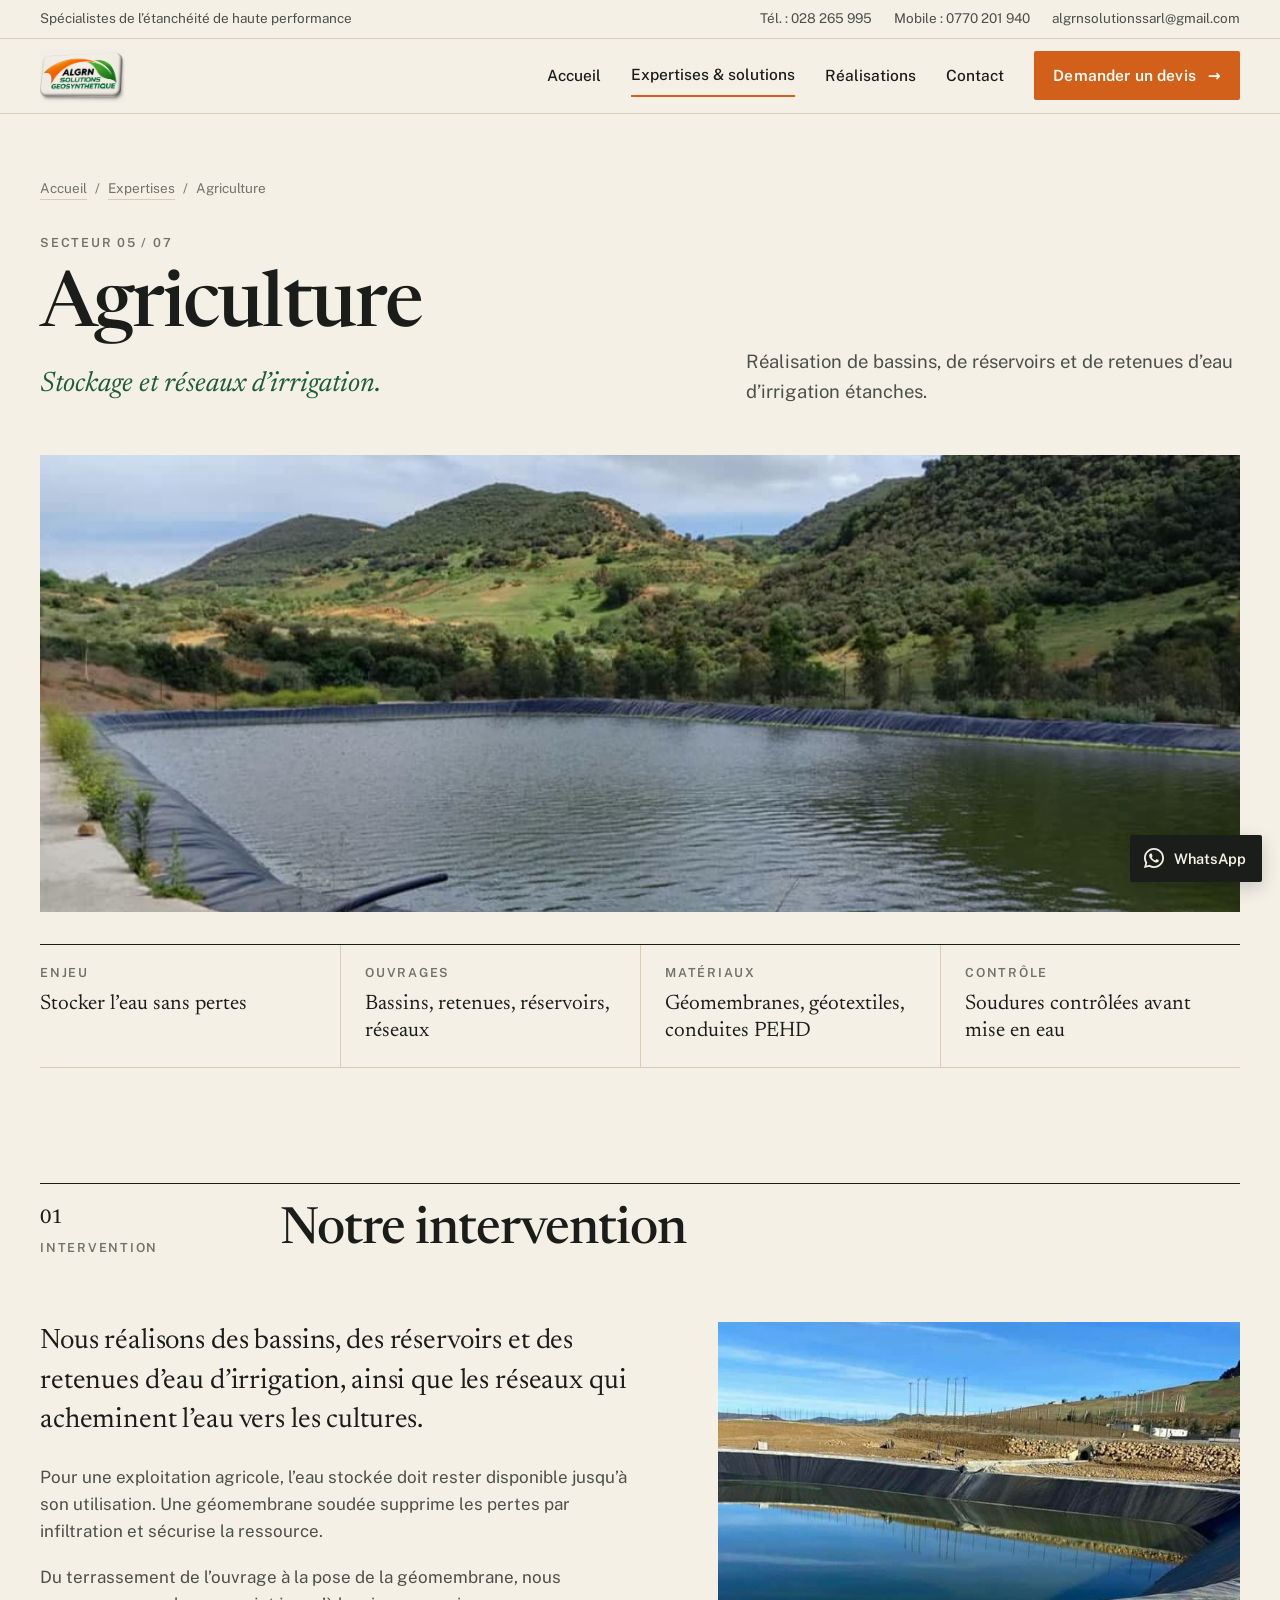
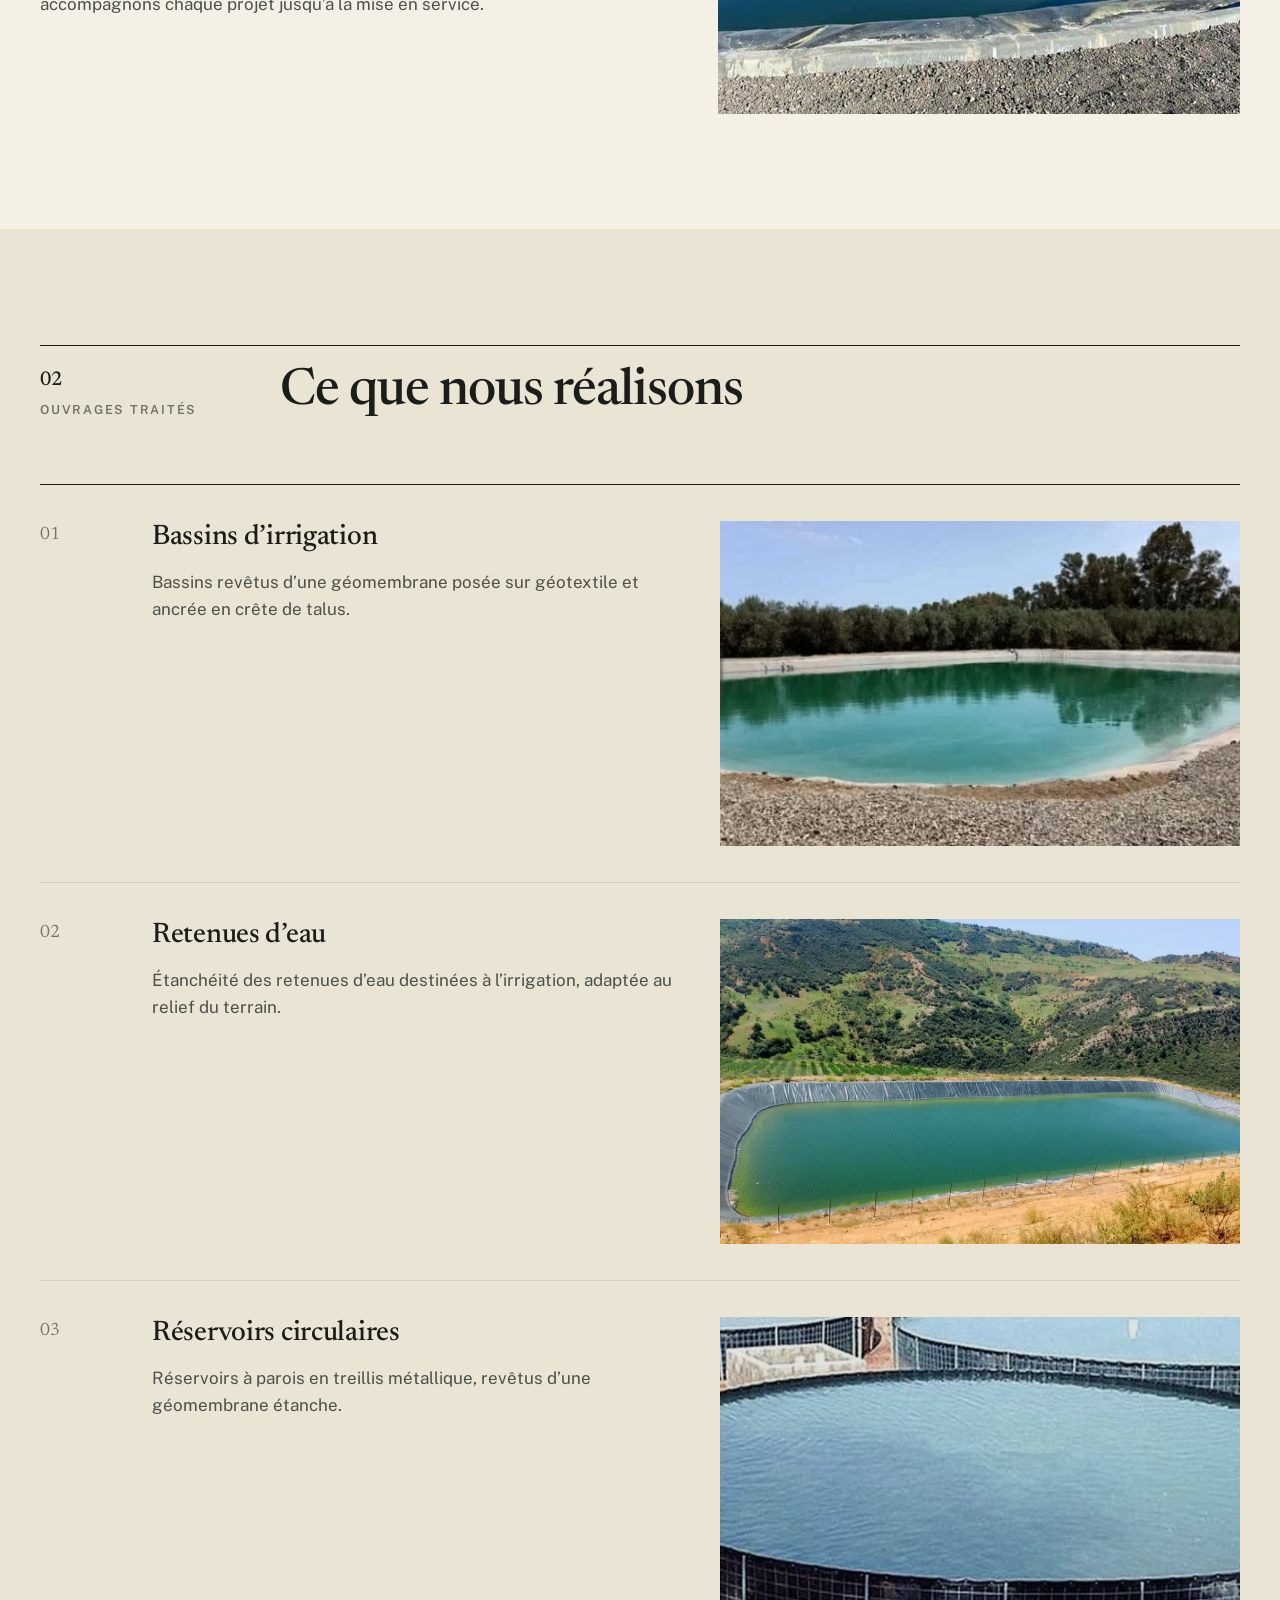
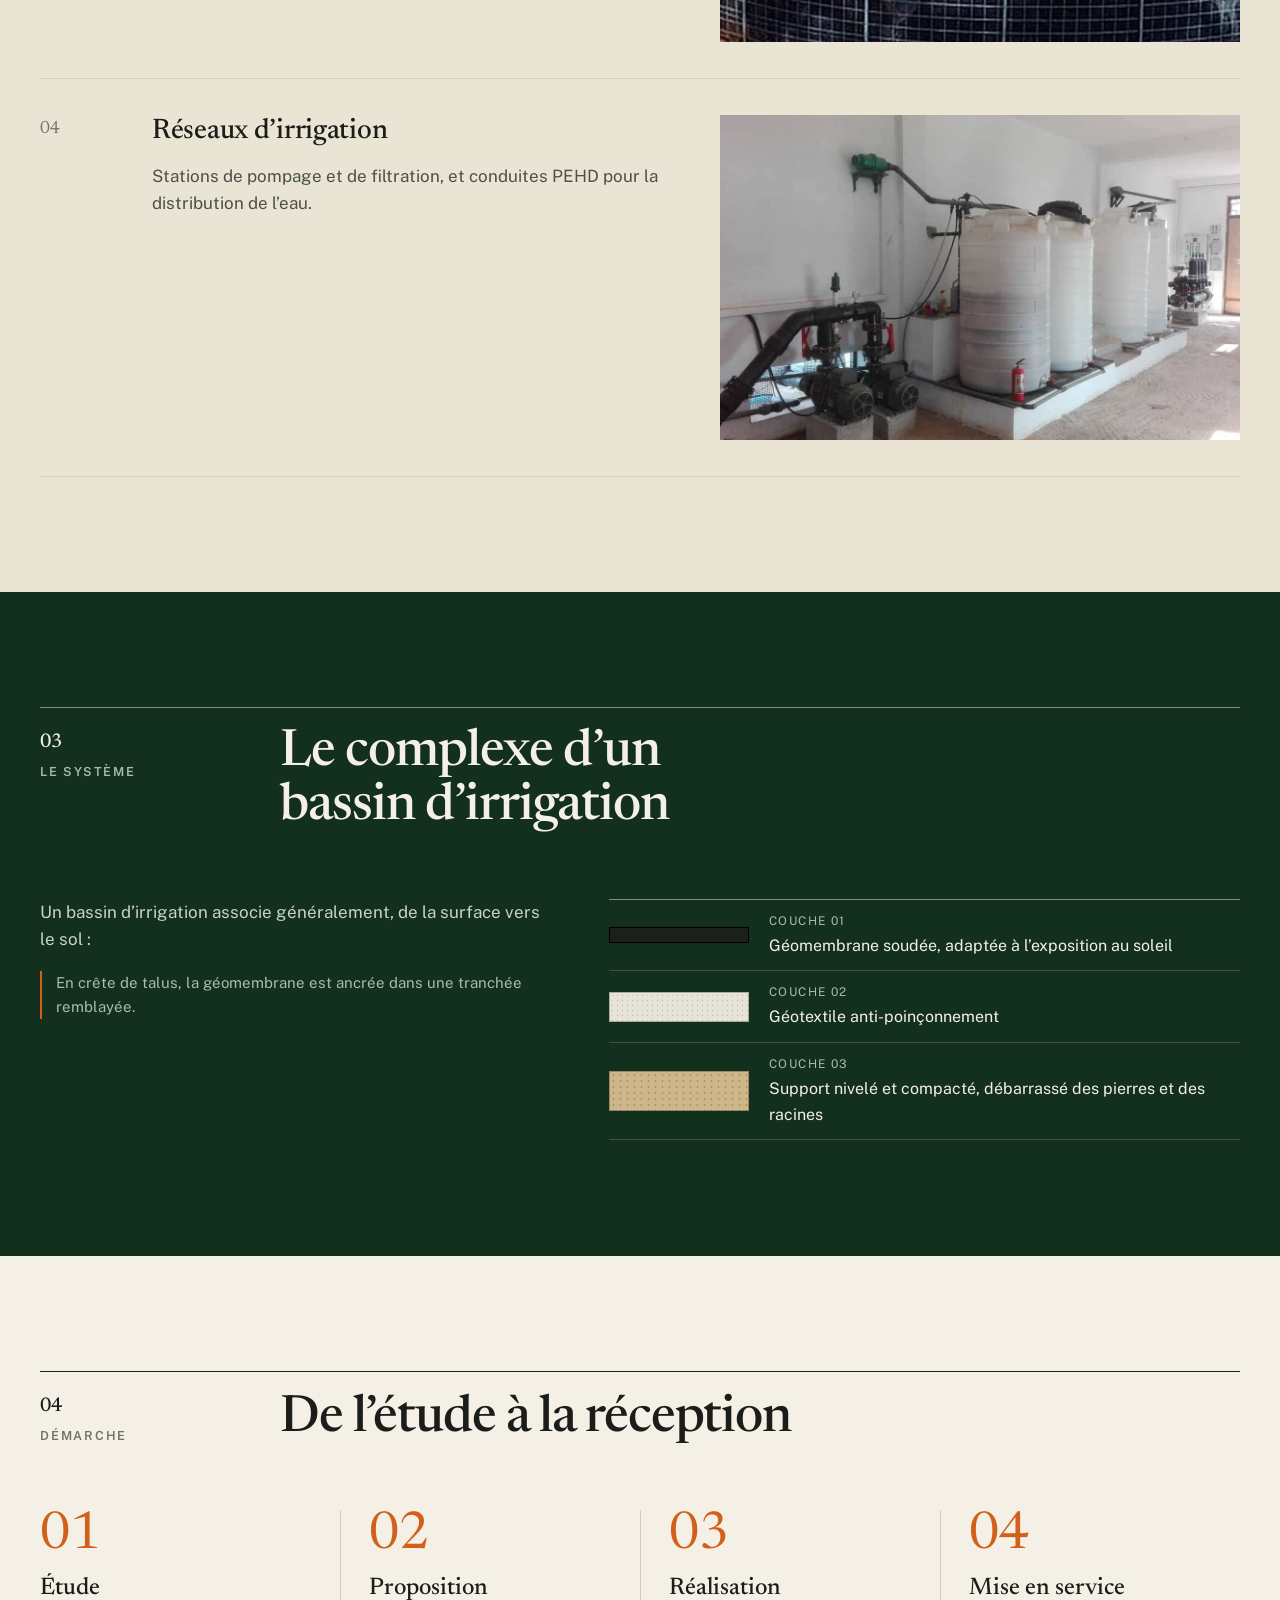
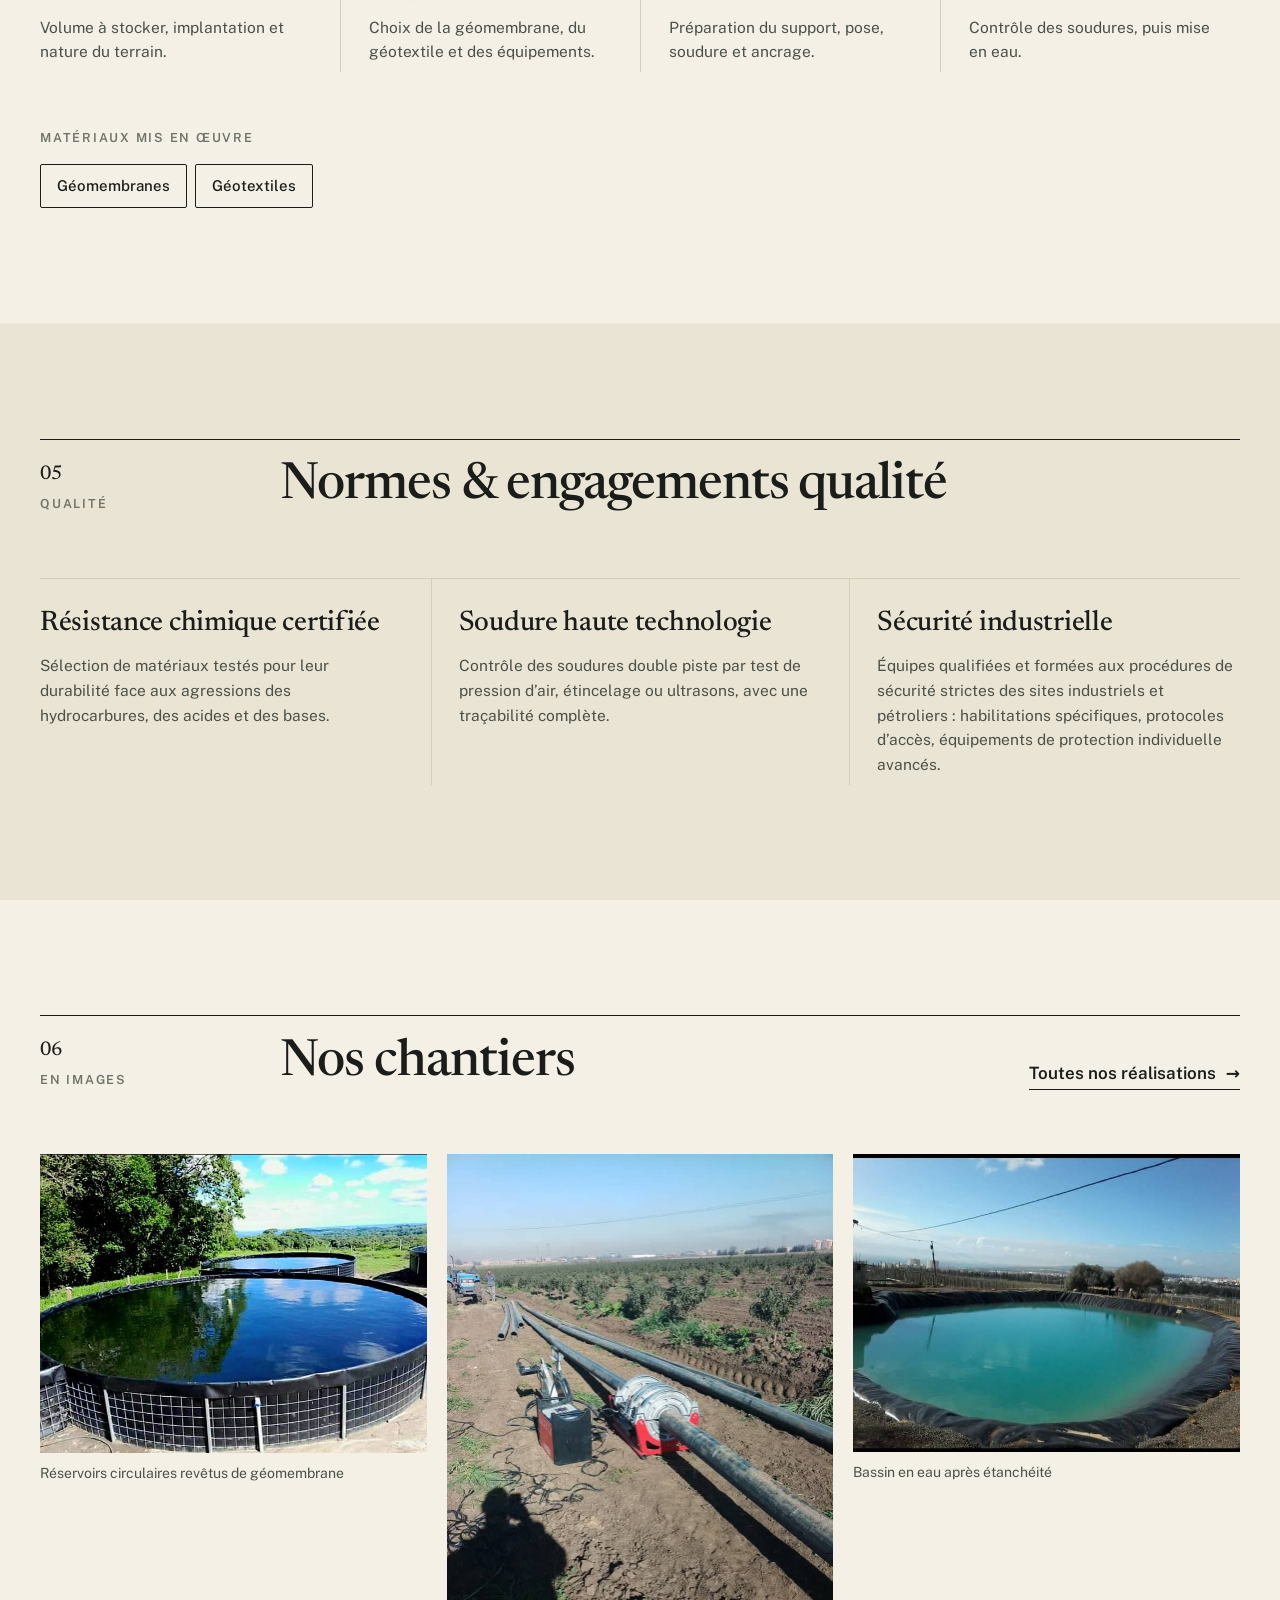
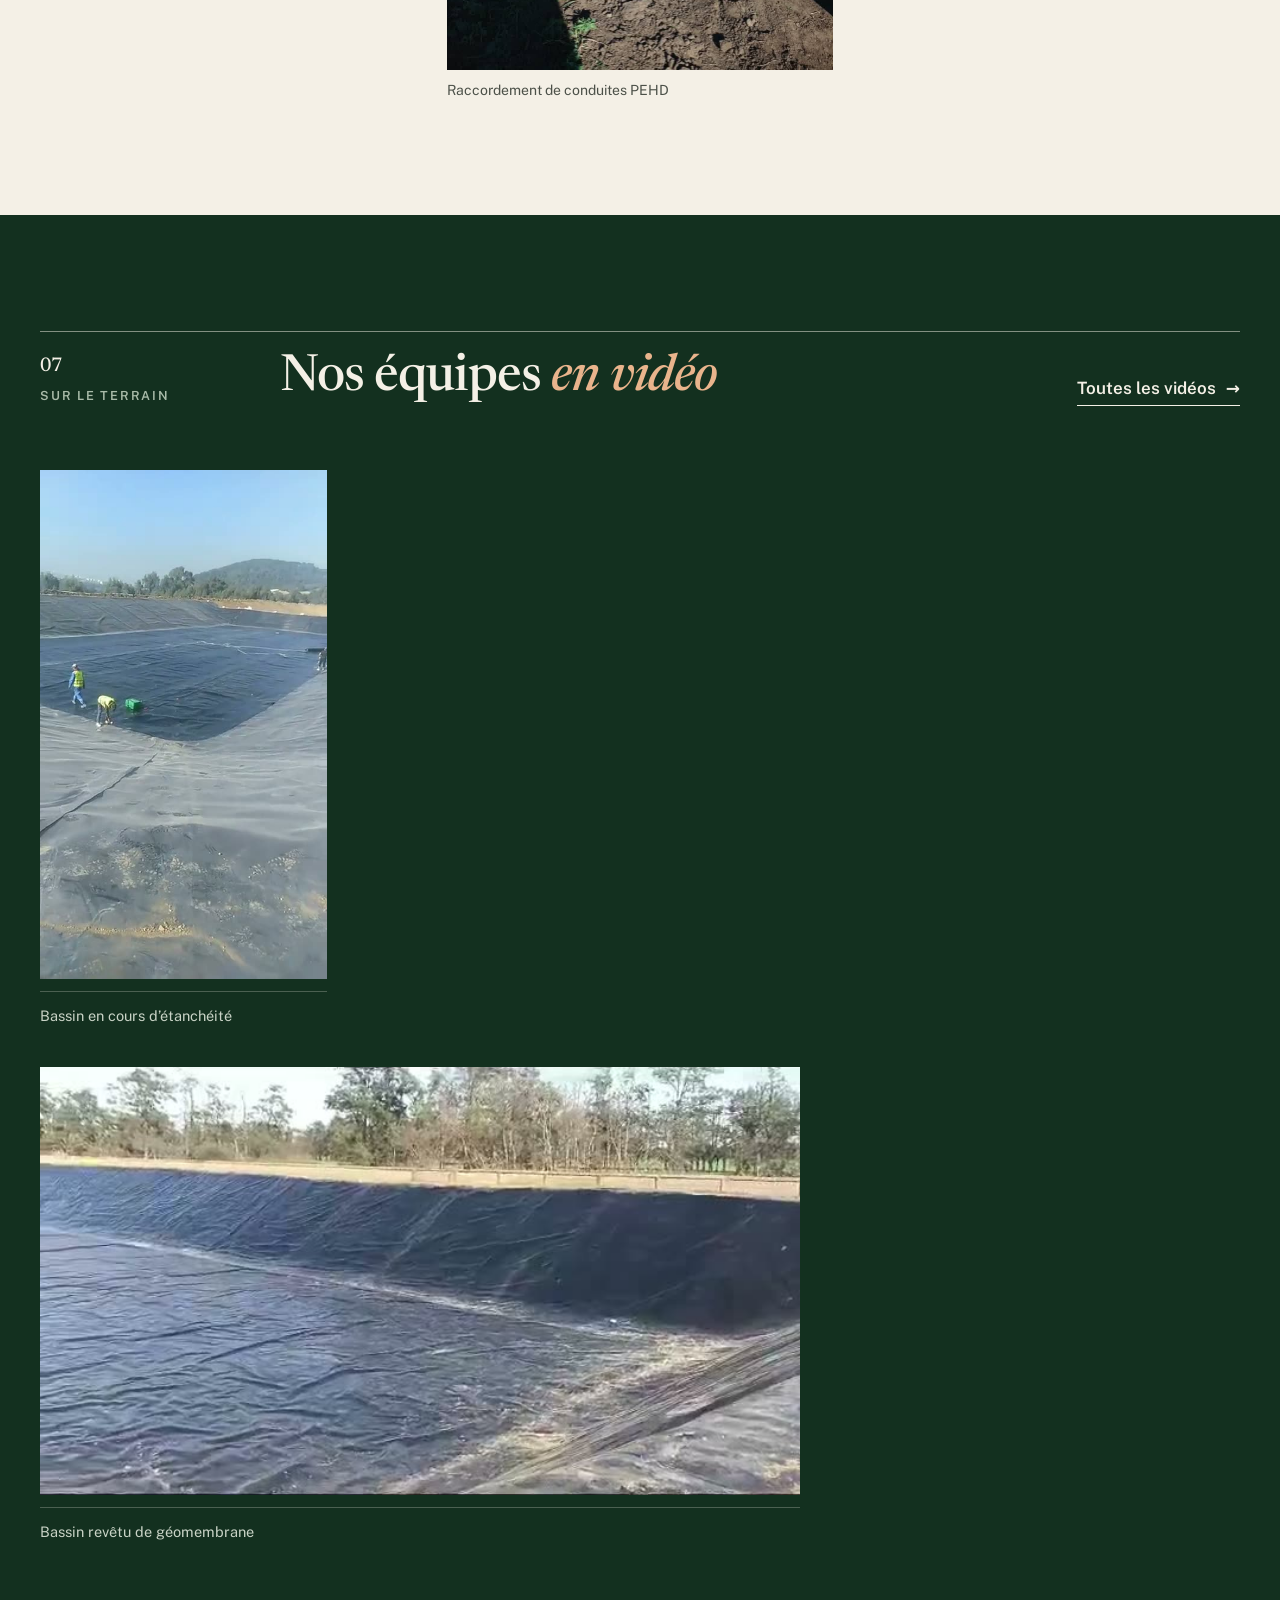
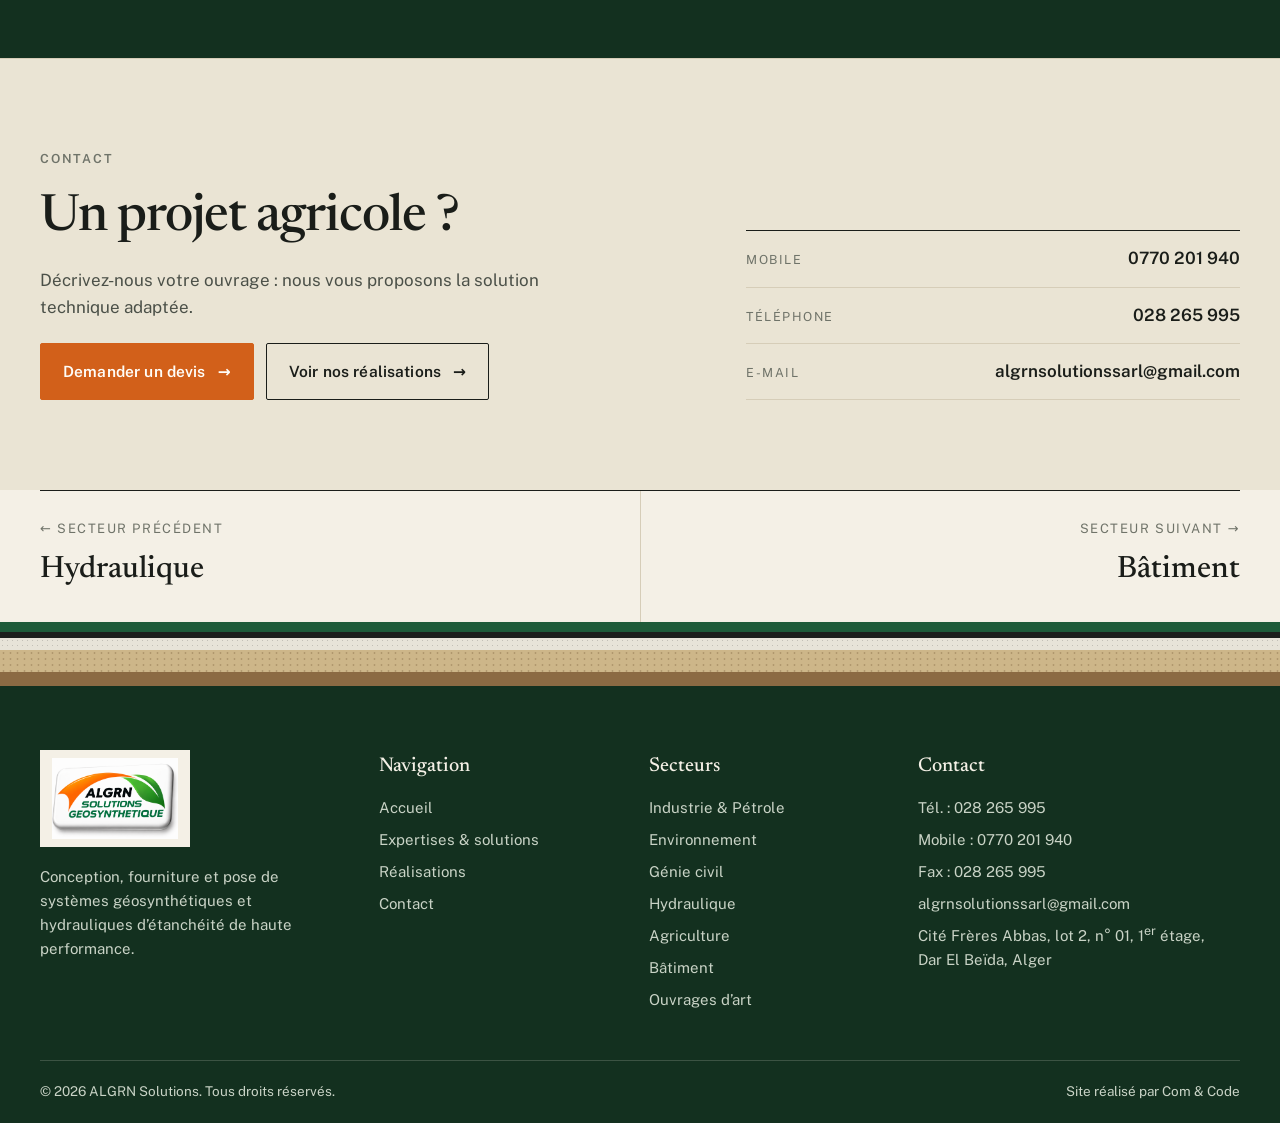
==== commit 5fe47ac9: "Redesign the whole site with a technical-notebook identity. Sand paper background, editorial serif h" ====
--- a/agriculture.html
+++ b/agriculture.html
@@ -8,7 +8,7 @@
   <link rel="icon" href="images/logo.png">
   <link rel="preconnect" href="https://fonts.googleapis.com">
   <link rel="preconnect" href="https://fonts.gstatic.com" crossorigin>
-  <link href="https://fonts.googleapis.com/css2?family=IBM+Plex+Mono:wght@400;500&family=IBM+Plex+Sans:wght@400;500;600&family=Saira:wght@600;700;800&display=swap" rel="stylesheet">
+  <link href="https://fonts.googleapis.com/css2?family=Newsreader:ital,opsz,wght@0,6..72,400;0,6..72,500;1,6..72,400;1,6..72,500&family=Public+Sans:wght@400;500;600&display=swap" rel="stylesheet">
   <link rel="stylesheet" href="css/style.css">
 </head>
 <body>
@@ -26,100 +26,133 @@
   <header class="site-header">
     <div class="wrap">
       <a class="logo" href="index.html"><img src="images/logo.png" alt="ALGRN Solutions Géosynthétique" width="1574" height="1000"></a>
-      <button class="nav-toggle" type="button" aria-expanded="false" aria-label="Ouvrir le menu"><span></span><span></span><span></span></button>
-      <nav class="nav" aria-label="Navigation principale">
+      <button class="nav-toggle" type="button" aria-expanded="false" aria-controls="nav">Menu</button>
+      <nav class="nav" id="nav" aria-label="Navigation principale">
         <a href="index.html">Accueil</a>
-        <a href="solutions.html" class="is-active">Expertises &amp; solutions</a>
+        <a href="solutions.html" aria-current="page">Expertises &amp; solutions</a>
         <a href="realisations.html">Réalisations</a>
         <a href="contact.html">Contact</a>
-        <a class="btn btn-accent" href="contact.html#devis">Demander un devis</a>
+        <a class="btn btn-orange" href="contact.html#devis">Demander un devis</a>
       </nav>
     </div>
   </header>
 
   <main>
-    <section class="page-hero">
-      <img class="bg" src="images/photos/retenue-eau-irrigation.jpg" alt="">
+    <section class="page-head">
       <div class="wrap">
         <nav class="crumbs" aria-label="Fil d’Ariane"><a href="index.html">Accueil</a><span aria-hidden="true">/</span><a href="solutions.html">Expertises</a><span aria-hidden="true">/</span><span>Agriculture</span></nav>
-        <h1 class="display">Agriculture</h1>
-        <p class="tagline-lg">Stockage et réseaux d’irrigation.</p>
-        <p>Réalisation de bassins, de réservoirs et de retenues d’eau d’irrigation étanches.</p>
-      </div>
-    </section>
-
-    <div class="wrap">
-      <dl class="facts">
-        <div><dt>Enjeu</dt><dd>Stocker l’eau sans pertes</dd></div>
-        <div><dt>Ouvrages</dt><dd>Bassins, retenues, réservoirs, réseaux</dd></div>
-        <div><dt>Matériaux</dt><dd>Géomembranes, géotextiles, conduites PEHD</dd></div>
-        <div><dt>Contrôle</dt><dd>Soudures contrôlées avant mise en eau</dd></div>
-      </dl>
-    </div>
+        <div class="page-head-grid">
+          <div>
+            <span class="label">Secteur 05 / 07</span>
+            <h1 class="h1" style="margin-top:14px">Agriculture</h1>
+            <p class="tag">Stockage et réseaux d’irrigation.</p>
+          </div>
+          <p class="intro">Réalisation de bassins, de réservoirs et de retenues d’eau d’irrigation étanches.</p>
+        </div>
+        <figure><img class="wide-img" src="images/photos/bassin-irrigation-collines.jpg" alt="Bassin d’irrigation étanché par géomembrane, entouré de collines"></figure>
+        <dl class="facts" style="margin-top:32px">
+          <div><dt>Enjeu</dt><dd>Stocker l’eau sans pertes</dd></div>
+          <div><dt>Ouvrages</dt><dd>Bassins, retenues, réservoirs, réseaux</dd></div>
+          <div><dt>Matériaux</dt><dd>Géomembranes, géotextiles, conduites PEHD</dd></div>
+          <div><dt>Contrôle</dt><dd>Soudures contrôlées avant mise en eau</dd></div>
+        </dl>
+      </div>
+    </section>
 
     <section class="section">
-      <div class="wrap svc-intro">
-        <div class="copy reveal">
-          <span class="eyebrow">Notre intervention</span>
-          <p class="lead">Nous réalisons des bassins, des réservoirs et des retenues d’eau d’irrigation, ainsi que les réseaux qui acheminent l’eau vers les cultures.</p>
-          <p>Pour une exploitation agricole, l’eau stockée doit rester disponible jusqu’à son utilisation. Une géomembrane soudée supprime les pertes par infiltration et sécurise la ressource.</p>
-          <p>Du terrassement de l’ouvrage à la pose de la géomembrane, nous accompagnons chaque projet jusqu’à la mise en service.</p>
-        </div>
-        <img class="reveal" src="images/photos/bassin-irrigation-collines.jpg" alt="Bassin d’irrigation étanché par géomembrane, entouré de collines" loading="lazy">
-      </div>
-    </section>
-
-    <section class="section bg-cream">
-      <div class="wrap">
-        <div class="section-head">
-          <div>
-            <span class="eyebrow">Ouvrages traités</span>
-            <h2 class="display">Ce que nous réalisons</h2>
-          </div>
-        </div>
-        <div class="works">
-          <article class="work reveal">
-            <img src="images/photos/bassin-irrigation.jpg" alt="Bassin d’irrigation rempli d’eau" loading="lazy">
-            <div class="body"><span class="num">01</span><h3>Bassins d’irrigation</h3><p>Bassins revêtus d’une géomembrane posée sur géotextile et ancrée en crête de talus.</p></div>
+      <div class="wrap">
+        <div class="sec-head">
+          <div class="idx"><b>01</b><span class="label">Intervention</span></div>
+          <div class="main">
+            <div><h2 class="h2">Notre intervention</h2></div>
+          </div>
+        </div>
+        <div class="intro-grid">
+          <div class="reveal" style="display:grid;gap:24px;align-content:start">
+            <p class="lead">Nous réalisons des bassins, des réservoirs et des retenues d’eau d’irrigation, ainsi que les réseaux qui acheminent l’eau vers les cultures.</p>
+            <div class="prose">
+              <p>Pour une exploitation agricole, l’eau stockée doit rester disponible jusqu’à son utilisation. Une géomembrane soudée supprime les pertes par infiltration et sécurise la ressource.</p>
+              <p>Du terrassement de l’ouvrage à la pose de la géomembrane, nous accompagnons chaque projet jusqu’à la mise en service.</p>
+            </div>
+          </div>
+          <figure class="reveal" style="margin:0"><img src="images/photos/bassin-eau-colline.jpg" alt="Bassin d’eau étanché par géomembrane" loading="lazy" style="width:100%;aspect-ratio:4/3;object-fit:cover"></figure>
+        </div>
+      </div>
+    </section>
+
+    <section class="section section-alt">
+      <div class="wrap">
+        <div class="sec-head">
+          <div class="idx"><b>02</b><span class="label">Ouvrages traités</span></div>
+          <div class="main">
+            <div><h2 class="h2">Ce que nous réalisons</h2></div>
+          </div>
+        </div>
+        <div class="rows">
+          <article class="row reveal">
+            <span class="n">01</span>
+            <div class="body">
+              <h3 class="h3">Bassins d’irrigation</h3>
+              <p>Bassins revêtus d’une géomembrane posée sur géotextile et ancrée en crête de talus.</p>
+            </div>
+            <figure class="media"><img src="images/photos/bassin-irrigation.jpg" alt="Bassin d’irrigation rempli d’eau" loading="lazy"></figure>
           </article>
-          <article class="work reveal">
-            <img src="images/photos/retenue-eau-irrigation.jpg" alt="Retenue d’eau étanchée par géomembrane" loading="lazy">
-            <div class="body"><span class="num">02</span><h3>Retenues d’eau</h3><p>Étanchéité des retenues d’eau destinées à l’irrigation, adaptée au relief du terrain.</p></div>
+          <article class="row reveal">
+            <span class="n">02</span>
+            <div class="body">
+              <h3 class="h3">Retenues d’eau</h3>
+              <p>Étanchéité des retenues d’eau destinées à l’irrigation, adaptée au relief du terrain.</p>
+            </div>
+            <figure class="media"><img src="images/photos/retenue-eau-irrigation.jpg" alt="Retenue d’eau étanchée par géomembrane" loading="lazy"></figure>
           </article>
-          <article class="work reveal">
-            <img src="images/photos/reservoir-circulaire.jpg" alt="Réservoir circulaire revêtu de géomembrane" loading="lazy">
-            <div class="body"><span class="num">03</span><h3>Réservoirs circulaires</h3><p>Réservoirs à parois en treillis métallique, revêtus d’une géomembrane étanche.</p></div>
+          <article class="row reveal">
+            <span class="n">03</span>
+            <div class="body">
+              <h3 class="h3">Réservoirs circulaires</h3>
+              <p>Réservoirs à parois en treillis métallique, revêtus d’une géomembrane étanche.</p>
+            </div>
+            <figure class="media"><img src="images/photos/reservoir-circulaire.jpg" alt="Réservoir circulaire revêtu de géomembrane" loading="lazy"></figure>
           </article>
-          <article class="work reveal">
-            <img src="images/photos/station-irrigation.jpg" alt="Station de pompage et de filtration" loading="lazy">
-            <div class="body"><span class="num">04</span><h3>Réseaux d’irrigation</h3><p>Stations de pompage et de filtration, et conduites PEHD pour la distribution de l’eau.</p></div>
+          <article class="row reveal">
+            <span class="n">04</span>
+            <div class="body">
+              <h3 class="h3">Réseaux d’irrigation</h3>
+              <p>Stations de pompage et de filtration, et conduites PEHD pour la distribution de l’eau.</p>
+            </div>
+            <figure class="media"><img src="images/photos/station-irrigation.jpg" alt="Station de pompage et de filtration" loading="lazy"></figure>
           </article>
         </div>
       </div>
     </section>
 
-    <section class="section on-dark">
-      <div class="wrap system">
-        <div class="copy reveal">
-          <span class="eyebrow">Le système</span>
-          <h2 class="display" style="font-size:clamp(28px,3vw,40px)">Le complexe d’un bassin d’irrigation</h2>
-          <p>Un bassin d’irrigation associe généralement, de la surface vers le sol&nbsp;:</p>
-          <p class="note">En crête de talus, la géomembrane est ancrée dans une tranchée remblayée.</p>
-        </div>
-        <ol class="layers-list reveal">
-          <li>Géomembrane soudée, adaptée à l’exposition au soleil</li>
-          <li>Géotextile anti-poinçonnement</li>
-          <li>Support nivelé et compacté, débarrassé des pierres et des racines</li>
-        </ol>
+    <section class="section section-dark">
+      <div class="wrap">
+        <div class="sec-head">
+          <div class="idx"><b>03</b><span class="label">Le système</span></div>
+          <div class="main">
+            <div><h2 class="h2">Le complexe d’un bassin d’irrigation</h2></div>
+          </div>
+        </div>
+        <div class="system">
+          <div class="prose reveal">
+            <p>Un bassin d’irrigation associe généralement, de la surface vers le sol&nbsp;:</p>
+            <p class="note">En crête de talus, la géomembrane est ancrée dans une tranchée remblayée.</p>
+          </div>
+          <ol class="layers reveal">
+            <li><span class="sw k-membrane" aria-hidden="true"></span><span class="tx"><small>Couche 01</small>Géomembrane soudée, adaptée à l’exposition au soleil</span></li>
+            <li><span class="sw k-geotex" aria-hidden="true"></span><span class="tx"><small>Couche 02</small>Géotextile anti-poinçonnement</span></li>
+            <li><span class="sw k-support" aria-hidden="true"></span><span class="tx"><small>Couche 03</small>Support nivelé et compacté, débarrassé des pierres et des racines</span></li>
+          </ol>
+        </div>
       </div>
     </section>
 
     <section class="section">
       <div class="wrap">
-        <div class="section-head">
-          <div>
-            <span class="eyebrow">Notre démarche</span>
-            <h2 class="display">De l’étude à la réception</h2>
+        <div class="sec-head">
+          <div class="idx"><b>04</b><span class="label">Démarche</span></div>
+          <div class="main">
+            <div><h2 class="h2">De l’étude à la réception</h2></div>
           </div>
         </div>
         <ol class="steps">
@@ -128,8 +161,8 @@
           <li class="reveal"><strong>Réalisation</strong><span>Préparation du support, pose, soudure et ancrage.</span></li>
           <li class="reveal"><strong>Mise en service</strong><span>Contrôle des soudures, puis mise en eau.</span></li>
         </ol>
-        <div style="margin-top:48px;display:flex;flex-direction:column;gap:16px">
-          <span class="eyebrow">Matériaux mis en œuvre</span>
+        <div style="margin-top:56px;display:grid;gap:16px">
+          <span class="label">Matériaux mis en œuvre</span>
           <div class="mat-links">
             <a href="solutions.html#materiaux">Géomembranes</a>
             <a href="solutions.html#materiaux">Géotextiles</a>
@@ -138,33 +171,32 @@
       </div>
     </section>
 
-    <section class="section bg-cream">
-      <div class="wrap">
-        <div class="section-head">
-          <div>
-            <span class="eyebrow">Normes &amp; engagements qualité</span>
-            <h2 class="display">Une exigence à chaque étape</h2>
-          </div>
-        </div>
-        <ul class="checklist">
-          <li class="reveal"><strong>Résistance chimique certifiée</strong><span>Sélection de matériaux testés pour leur durabilité face aux agressions des hydrocarbures, des acides et des bases.</span></li>
-          <li class="reveal"><strong>Soudure haute technologie</strong><span>Contrôle des soudures double piste par test de pression d’air, étincelage ou ultrasons, avec une traçabilité complète.</span></li>
-          <li class="reveal"><strong>Sécurité industrielle</strong><span>Équipes qualifiées et formées aux procédures de sécurité strictes des sites industriels et pétroliers&nbsp;: habilitations spécifiques, protocoles d’accès, équipements de protection individuelle avancés.</span></li>
-        </ul>
+    <section class="section section-alt">
+      <div class="wrap">
+        <div class="sec-head">
+          <div class="idx"><b>05</b><span class="label">Qualité</span></div>
+          <div class="main">
+            <div><h2 class="h2">Normes &amp; engagements qualité</h2></div>
+          </div>
+        </div>
+        <div class="cols-3">
+          <article class="reveal"><h3 class="h3">Résistance chimique certifiée</h3><p>Sélection de matériaux testés pour leur durabilité face aux agressions des hydrocarbures, des acides et des bases.</p></article>
+          <article class="reveal"><h3 class="h3">Soudure haute technologie</h3><p>Contrôle des soudures double piste par test de pression d’air, étincelage ou ultrasons, avec une traçabilité complète.</p></article>
+          <article class="reveal"><h3 class="h3">Sécurité industrielle</h3><p>Équipes qualifiées et formées aux procédures de sécurité strictes des sites industriels et pétroliers&nbsp;: habilitations spécifiques, protocoles d’accès, équipements de protection individuelle avancés.</p></article>
+        </div>
       </div>
     </section>
 
     <section class="section">
       <div class="wrap">
-        <div class="section-head">
-          <div>
-            <span class="eyebrow">En images</span>
-            <h2 class="display">Nos chantiers</h2>
-          </div>
-          <a class="link-more" href="realisations.html">Toutes nos réalisations →</a>
-        </div>
-        <div class="gallery">
-          <figure class="reveal"><a href="realisations.html"><img src="images/photos/bassin-eau-colline.jpg" alt="Bassin d’eau et talus aménagés" loading="lazy"></a><figcaption>Bassin d’eau et talus aménagés</figcaption></figure>
+        <div class="sec-head">
+          <div class="idx"><b>06</b><span class="label">En images</span></div>
+          <div class="main">
+            <div><h2 class="h2">Nos chantiers</h2></div>
+            <a class="link" href="realisations.html">Toutes nos réalisations</a>
+          </div>
+        </div>
+        <div class="masonry">
           <figure class="reveal"><a href="realisations.html"><img src="images/photos/reservoirs-circulaires.jpg" alt="Réservoirs circulaires revêtus de géomembrane" loading="lazy"></a><figcaption>Réservoirs circulaires revêtus de géomembrane</figcaption></figure>
           <figure class="reveal"><a href="realisations.html"><img src="images/photos/conduite-pehd.jpg" alt="Raccordement de conduites PEHD" loading="lazy"></a><figcaption>Raccordement de conduites PEHD</figcaption></figure>
           <figure class="reveal"><a href="realisations.html"><img src="images/photos/bassin-eau-rempli.jpg" alt="Bassin en eau après étanchéité" loading="lazy"></a><figcaption>Bassin en eau après étanchéité</figcaption></figure>
@@ -172,16 +204,16 @@
       </div>
     </section>
 
-    <section class="section on-dark">
-      <div class="wrap">
-        <div class="section-head">
-          <div>
-            <span class="eyebrow">Sur le terrain</span>
-            <h2 class="display">Nos équipes en vidéo</h2>
-          </div>
-          <a class="link-more" href="realisations.html#videos">Toutes les vidéos →</a>
-        </div>
-        <div class="reels two">
+    <section class="section section-dark">
+      <div class="wrap">
+        <div class="sec-head">
+          <div class="idx"><b>07</b><span class="label">Sur le terrain</span></div>
+          <div class="main">
+            <div><h2 class="h2">Nos équipes <em>en vidéo</em></h2></div>
+            <a class="link" href="realisations.html#videos">Toutes les vidéos</a>
+          </div>
+        </div>
+        <div class="reels">
           <figure class="reel reveal">
             <video data-autoplay muted loop playsinline preload="none" poster="videos/bassin-geomembrane-collines.jpg" aria-label="Bassin en cours d’étanchéité">
               <source src="videos/bassin-geomembrane-collines.mp4" type="video/mp4">
@@ -189,7 +221,7 @@
             <figcaption>Bassin en cours d’étanchéité</figcaption>
           </figure>
         </div>
-        <div class="reels-land ">
+        <div class="reels-land solo">
           <figure class="reel reveal">
             <video data-autoplay muted loop playsinline preload="none" poster="videos/bassin-geomembrane.jpg" aria-label="Bassin revêtu de géomembrane">
               <source src="videos/bassin-geomembrane.mp4" type="video/mp4">
@@ -200,27 +232,33 @@
       </div>
     </section>
 
-    <section class="cta-band">
-      <img class="bg" src="images/photos/bassin-irrigation-collines.jpg" alt="" loading="lazy">
-      <div class="wrap">
-        <div>
-          <h2 class="display">Un projet dans le secteur de l’agriculture&nbsp;?</h2>
+    <section class="cta">
+      <div class="wrap">
+        <div class="copy">
+          <span class="label">Contact</span>
+          <h2 class="h2">Un projet agricole&nbsp;?</h2>
           <p>Décrivez-nous votre ouvrage&nbsp;: nous vous proposons la solution technique adaptée.</p>
-        </div>
-        <div class="cta-actions">
-          <a class="btn btn-accent btn-lg" href="contact.html?secteur=Agriculture#devis">Demander un devis</a>
-          <a class="btn btn-white btn-lg" href="tel:+213770201940">Appeler le 0770 201 940</a>
-        </div>
-      </div>
-    </section>
-
-    <nav class="pager" aria-label="Autres secteurs">
+          <div class="actions">
+            <a class="btn btn-orange" href="contact.html?secteur=Agriculture#devis">Demander un devis</a>
+            <a class="btn btn-line" href="realisations.html">Voir nos réalisations</a>
+          </div>
+        </div>
+        <div class="contact-lines">
+          <a href="tel:+213770201940"><small>Mobile</small><b>0770 201 940</b></a>
+          <a href="tel:+21328265995"><small>Téléphone</small><b>028 265 995</b></a>
+          <a href="mailto:algrnsolutionssarl@gmail.com"><small>E-mail</small><b>algrnsolutionssarl@gmail.com</b></a>
+        </div>
+      </div>
+    </section>
+
+    <nav class="wrap pager" aria-label="Autres secteurs">
       <a href="hydraulique.html"><span>← Secteur précédent</span><strong>Hydraulique</strong></a>
       <a href="batiment.html"><span>Secteur suivant →</span><strong>Bâtiment</strong></a>
     </nav>
   </main>
 
   <footer class="site-footer">
+    <div class="strata" aria-hidden="true"><span class="water"></span><span class="pehd"></span><span class="geotex"></span><span class="sand"></span><span class="soil"></span></div>
     <div class="wrap grid">
       <div class="brand">
         <img src="images/logo.png" alt="ALGRN Solutions Géosynthétique" loading="lazy">
@@ -258,7 +296,7 @@
     </div>
   </footer>
 
-  <a class="wa-float" href="https://wa.me/213770201940" aria-label="Nous écrire sur WhatsApp"><svg width="30" height="30" viewBox="0 0 24 24" fill="#fff" aria-hidden="true"><path d="M17.5 14.4c-.3-.1-1.7-.8-2-.9-.3-.1-.5-.1-.7.1-.2.3-.8.9-.9 1.1-.2.2-.3.2-.6.1-.3-.1-1.2-.5-2.3-1.4-.9-.8-1.4-1.7-1.6-2-.2-.3 0-.5.1-.6l.4-.5c.1-.2.2-.3.3-.5.1-.2 0-.4 0-.5l-.9-2.2c-.2-.6-.5-.5-.7-.5h-.6c-.2 0-.5.1-.8.4-.3.3-1 1-1 2.4s1 2.8 1.2 3c.1.2 2 3.1 4.9 4.3.7.3 1.2.5 1.6.6.7.2 1.3.2 1.8.1.6-.1 1.7-.7 1.9-1.4.2-.7.2-1.3.2-1.4-.1-.1-.3-.2-.6-.3zM12 21.8c-1.8 0-3.5-.5-5-1.4l-.4-.2-3.7 1 1-3.6-.2-.4C2.7 15.6 2.2 13.8 2.2 12 2.2 6.6 6.6 2.2 12 2.2S21.8 6.6 21.8 12 17.4 21.8 12 21.8zM12 0C5.4 0 0 5.4 0 12c0 2.1.6 4.2 1.6 6L0 24l6.2-1.6c1.8 1 3.8 1.5 5.8 1.5 6.6 0 12-5.4 12-12S18.6 0 12 0z"/></svg></a>
+  <a class="wa-float" href="https://wa.me/213770201940" aria-label="Nous écrire sur WhatsApp"><svg width="20" height="20" viewBox="0 0 24 24" fill="currentColor" aria-hidden="true"><path d="M17.5 14.4c-.3-.1-1.7-.8-2-.9-.3-.1-.5-.1-.7.1-.2.3-.8.9-.9 1.1-.2.2-.3.2-.6.1-.3-.1-1.2-.5-2.3-1.4-.9-.8-1.4-1.7-1.6-2-.2-.3 0-.5.1-.6l.4-.5c.1-.2.2-.3.3-.5.1-.2 0-.4 0-.5l-.9-2.2c-.2-.6-.5-.5-.7-.5h-.6c-.2 0-.5.1-.8.4-.3.3-1 1-1 2.4s1 2.8 1.2 3c.1.2 2 3.1 4.9 4.3.7.3 1.2.5 1.6.6.7.2 1.3.2 1.8.1.6-.1 1.7-.7 1.9-1.4.2-.7.2-1.3.2-1.4-.1-.1-.3-.2-.6-.3zM12 21.8c-1.8 0-3.5-.5-5-1.4l-.4-.2-3.7 1 1-3.6-.2-.4C2.7 15.6 2.2 13.8 2.2 12 2.2 6.6 6.6 2.2 12 2.2S21.8 6.6 21.8 12 17.4 21.8 12 21.8zM12 0C5.4 0 0 5.4 0 12c0 2.1.6 4.2 1.6 6L0 24l6.2-1.6c1.8 1 3.8 1.5 5.8 1.5 6.6 0 12-5.4 12-12S18.6 0 12 0z"/></svg><span>WhatsApp</span></a>
 
   <script src="js/main.js"></script>
 </body>
--- a/css/style.css
+++ b/css/style.css
@@ -1,899 +1,679 @@
+/* ALGRN Solutions — feuille de style
+   Direction : cahier technique de chantier. Papier sable, encre, filets fins,
+   serif éditorial, couches de matériaux comme signature graphique. */
+
 :root {
-  --ink: #14201A;
-  --forest: #08331E;
-  --forest-deep: #062615;
-  --green: #0B6B38;
-  --leaf: #3FA535;
-  --mint: #8FD07F;
-  --accent: #D2570C;
-  --accent-soft: #FBE9DD;
-  --cream: #F3F6F2;
-  --paper: #FFFFFF;
-  --muted: #4A5650;
-  --line: #E2E7E1;
-  --on-dark: #D3E2D8;
-  --radius: 12px;
+  --paper: #F4F0E6;
+  --paper-2: #EAE4D4;
+  --white: #FFFDF8;
+  --ink: #1A1D19;
+  --ink-2: #4B5048;
+  --ink-3: #6F7369;
+  --line: #D6CDB8;
+  --line-strong: #1A1D19;
+  --green: #1E5B39;
+  --green-deep: #13301F;
+  --green-soft: #DCE6D6;
+  --orange: #D2601A;
+  --pehd: #1D1F1C;
+  --geotex: #E7E3D8;
+  --sand: #CDB689;
+  --soil: #8B6A43;
+  --serif: "Newsreader", "Georgia", serif;
+  --sans: "Public Sans", system-ui, sans-serif;
+  --gutter: clamp(16px, 4vw, 40px);
+  --max: 1240px;
 }
 
 *,
 *::before,
 *::after { box-sizing: border-box; }
 
-html { scroll-behavior: smooth; }
+html { scroll-behavior: smooth; -webkit-text-size-adjust: 100%; }
 
 body {
   margin: 0;
+  background: var(--paper);
   color: var(--ink);
-  background: var(--paper);
-  font-family: "IBM Plex Sans", system-ui, sans-serif;
-  font-size: 16px;
+  font-family: var(--sans);
+  font-size: 17px;
   line-height: 1.6;
   -webkit-font-smoothing: antialiased;
 }
 
-img, video { max-width: 100%; display: block; }
-a { color: var(--green); }
-button { font: inherit; }
-
-.wrap {
-  width: min(1240px, calc(100% - 40px));
-  margin-inline: auto;
-}
-
-.eyebrow {
-  display: inline-block;
-  font-family: "Saira", sans-serif;
-  font-weight: 700;
-  font-size: 14px;
+img, video { display: block; max-width: 100%; }
+a { color: inherit; }
+button { font: inherit; color: inherit; }
+sup { line-height: 0; }
+
+:where(a, button, summary, input, select, textarea):focus-visible {
+  outline: 2px solid var(--orange);
+  outline-offset: 3px;
+}
+
+.wrap { width: min(var(--max), 100% - 2 * var(--gutter)); margin-inline: auto; }
+.nowrap { white-space: nowrap; }
+
+/* ——— Typographie ——— */
+h1, h2, h3 { margin: 0; font-weight: 500; }
+.h1 {
+  font-family: var(--serif);
+  font-weight: 500;
+  font-size: clamp(42px, 6vw, 84px);
+  line-height: 1.02;
+  letter-spacing: -0.025em;
+  text-wrap: balance;
+}
+.h1 em, .h2 em { font-style: italic; color: var(--green); }
+.h2 {
+  font-family: var(--serif);
+  font-weight: 500;
+  font-size: clamp(32px, 4vw, 54px);
+  line-height: 1.06;
+  letter-spacing: -0.02em;
+  text-wrap: balance;
+}
+.h3 {
+  font-family: var(--serif);
+  font-weight: 500;
+  font-size: clamp(24px, 2.2vw, 30px);
+  line-height: 1.15;
+  letter-spacing: -0.01em;
+}
+.label {
+  font-family: var(--sans);
+  font-size: 12.5px;
+  font-weight: 600;
   letter-spacing: 0.14em;
   text-transform: uppercase;
-  color: var(--accent);
-}
-.on-dark .eyebrow { color: var(--mint); }
-
-.display {
+  color: var(--ink-3);
+}
+.lead {
+  font-family: var(--serif);
+  font-size: clamp(22px, 2.2vw, 28px);
+  line-height: 1.4;
+  letter-spacing: -0.005em;
   margin: 0;
-  font-family: "Saira", sans-serif;
-  font-weight: 800;
-  line-height: 1.08;
-  letter-spacing: -0.015em;
-  text-wrap: balance;
-}
-
-.section { padding: 104px 0; }
-.section-head {
-  display: flex;
-  flex-wrap: wrap;
-  gap: 18px 48px;
-  align-items: flex-end;
-  justify-content: space-between;
-  margin-bottom: 48px;
-}
-.section-head > div { display: flex; flex-direction: column; gap: 12px; max-width: 720px; }
-.section-head h2 { font-size: clamp(30px, 3.4vw, 46px); }
-.section-head p { margin: 0; color: var(--muted); font-size: 17px; max-width: 560px; }
-.on-dark .section-head p { color: var(--on-dark); }
-
-.bg-cream { background: var(--cream); }
-.on-dark { background: var(--forest); color: #fff; }
-
-/* ——— Topbar & header ——— */
-.topbar {
-  background: var(--forest-deep);
-  color: var(--on-dark);
-  font-size: 14px;
-}
-.topbar .wrap {
-  padding: 9px 0;
-  display: flex;
-  flex-wrap: wrap;
-  gap: 6px 26px;
-  justify-content: space-between;
+}
+p { margin: 0; }
+.prose { display: grid; gap: 18px; color: var(--ink-2); max-width: 62ch; }
+
+/* ——— Boutons et liens ——— */
+.btn {
+  display: inline-flex;
   align-items: center;
-}
-.topbar .links { display: flex; flex-wrap: wrap; gap: 6px 24px; }
-.topbar a { color: #fff; text-decoration: none; font-weight: 500; }
-.topbar a:hover { color: var(--mint); }
+  gap: 12px;
+  padding: 15px 22px;
+  border: 1px solid var(--ink);
+  background: var(--ink);
+  color: var(--white);
+  text-decoration: none;
+  font-weight: 600;
+  font-size: 15.5px;
+  letter-spacing: 0.01em;
+  border-radius: 2px;
+  transition: background 0.2s ease, color 0.2s ease, border-color 0.2s ease;
+  cursor: pointer;
+}
+.btn::after { content: "→"; transition: transform 0.2s ease; }
+.btn:hover::after { transform: translateX(3px); }
+.btn:hover { background: var(--green); border-color: var(--green); }
+.btn-orange { background: var(--orange); border-color: var(--orange); }
+.btn-orange:hover { background: #B44F12; border-color: #B44F12; }
+.btn-line { background: transparent; color: var(--ink); }
+.btn-line:hover { background: var(--ink); color: var(--white); border-color: var(--ink); }
+
+.link {
+  display: inline-flex;
+  gap: 10px;
+  align-items: baseline;
+  font-weight: 600;
+  text-decoration: none;
+  border-bottom: 1px solid currentColor;
+  padding-bottom: 2px;
+}
+.link::after { content: "→"; transition: transform 0.2s ease; }
+.link:hover::after { transform: translateX(3px); }
+
+/* ——— En-tête ——— */
+.topbar { border-bottom: 1px solid var(--line); font-size: 13.5px; color: var(--ink-2); }
+.topbar .wrap { display: flex; flex-wrap: wrap; justify-content: space-between; gap: 6px 24px; padding: 8px 0; }
+.topbar .links { display: flex; flex-wrap: wrap; gap: 4px 22px; }
+.topbar a { text-decoration: none; }
+.topbar a:hover { color: var(--green); }
 
 .site-header {
-  background: #fff;
   position: sticky;
   top: 0;
   z-index: 50;
-  box-shadow: 0 1px 0 var(--line);
-}
-.site-header .wrap {
-  padding: 12px 0;
-  display: flex;
-  gap: 16px 40px;
-  align-items: center;
-  justify-content: space-between;
-}
-.logo img { height: 58px; width: auto; mix-blend-mode: multiply; }
-.nav {
-  display: flex;
-  gap: 4px 30px;
-  align-items: center;
-  font-family: "Saira", sans-serif;
-  font-weight: 600;
-  font-size: 16px;
-}
-.nav a { color: var(--ink); text-decoration: none; padding: 10px 0; }
-.nav a:hover { color: var(--green); }
-.nav a.is-active { color: var(--green); box-shadow: inset 0 -3px 0 var(--accent); }
-.nav .btn { padding: 12px 20px; box-shadow: none; color: #fff; }
-.nav .btn:hover { color: #fff; }
+  background: rgba(244, 240, 230, 0.96);
+  backdrop-filter: blur(6px);
+  border-bottom: 1px solid var(--line);
+}
+.site-header .wrap { display: flex; align-items: center; justify-content: space-between; gap: 24px; padding: 10px 0; }
+.logo img { height: 54px; width: auto; mix-blend-mode: multiply; }
+.nav { display: flex; align-items: center; gap: 30px; font-size: 15.5px; font-weight: 500; }
+.nav a { text-decoration: none; padding: 8px 0; border-bottom: 1px solid transparent; }
+.nav a:hover { border-bottom-color: var(--ink); }
+.nav a[aria-current="page"] { border-bottom: 2px solid var(--orange); }
+.nav .btn { padding: 11px 18px; }
+.nav .btn:hover { border-bottom-color: #B44F12; }
 .nav-toggle {
   display: none;
-  width: 46px;
-  height: 46px;
-  border: 1px solid var(--line);
-  background: #fff;
-  border-radius: 8px;
-  cursor: pointer;
-  align-items: center;
-  justify-content: center;
-  flex-direction: column;
-  gap: 5px;
-}
-.nav-toggle span { display: block; width: 20px; height: 2px; background: var(--ink); }
-
-/* ——— Buttons ——— */
-.btn {
-  display: inline-flex;
-  align-items: center;
-  justify-content: center;
-  gap: 10px;
-  text-decoration: none;
-  font-family: "Saira", sans-serif;
-  font-weight: 700;
-  font-size: 16px;
-  padding: 15px 24px;
-  border-radius: 6px;
-  border: 0;
-  cursor: pointer;
-  transition: transform 0.15s ease, filter 0.15s ease;
-}
-.btn:hover { transform: translateY(-1px); filter: brightness(1.06); }
-.btn-accent { background: var(--accent); color: #fff; }
-.btn-white { background: #fff; color: var(--forest); }
-.btn-forest { background: var(--forest); color: #fff; }
-.btn-ghost { background: transparent; color: #fff; box-shadow: inset 0 0 0 2px rgba(255,255,255,0.5); }
-.btn-lg { font-size: 17px; padding: 17px 28px; }
-
-:where(a, button, summary):focus-visible {
-  outline: 3px solid var(--mint);
-  outline-offset: 3px;
-}
-
-/* ——— Hero ——— */
-.hero {
-  position: relative;
-  min-height: min(760px, 92vh);
-  display: flex;
-  align-items: center;
-  overflow: hidden;
-  background: var(--forest);
-}
-.hero .bg {
-  position: absolute;
-  inset: 0;
-  width: 100%;
-  height: 100%;
-  object-fit: cover;
-  object-position: 50% 55%;
-  animation: hero-zoom 18s ease-out both;
-}
-@keyframes hero-zoom { from { transform: scale(1.08); } to { transform: scale(1); } }
-.hero::after {
-  content: "";
-  position: absolute;
-  inset: 0;
-  background: linear-gradient(90deg, rgba(6,38,21,0.94) 0%, rgba(6,38,21,0.78) 42%, rgba(6,38,21,0.2) 78%, rgba(6,38,21,0.05) 100%);
-}
-.hero .wrap { position: relative; z-index: 1; padding: 88px 0 120px; }
-.hero-copy { max-width: 660px; display: flex; flex-direction: column; gap: 24px; color: #fff; }
-.badge {
-  align-self: flex-start;
-  font-family: "IBM Plex Mono", monospace;
-  font-size: 13px;
+  border: 1px solid var(--ink);
+  background: transparent;
+  padding: 10px 14px;
+  font-size: 13.5px;
+  font-weight: 600;
   letter-spacing: 0.08em;
   text-transform: uppercase;
-  background: rgba(255,255,255,0.1);
-  border: 1px solid rgba(255,255,255,0.3);
-  padding: 7px 12px;
-  border-radius: 4px;
-}
-.hero h1 { font-size: clamp(38px, 5vw, 68px); line-height: 1.02; color: #fff; }
-.hero h1 em { font-style: normal; color: var(--mint); }
-.hero p { margin: 0; font-size: 19px; line-height: 1.65; color: var(--on-dark); }
-.hero-actions { display: flex; flex-wrap: wrap; gap: 14px; }
-
-.hero-strip {
-  position: relative;
-  z-index: 2;
-  margin-top: -64px;
-}
-.hero-strip ul {
+  border-radius: 2px;
+  cursor: pointer;
+}
+
+/* ——— Couches de matériaux (signature) ——— */
+.strata { display: grid; }
+.strata span { display: block; }
+.strata .water { height: 10px; background: var(--green); }
+.strata .pehd { height: 6px; background: var(--pehd); }
+.strata .geotex {
+  height: 12px;
+  background-color: var(--geotex);
+  background-image: radial-gradient(rgba(29, 31, 28, 0.18) 0.8px, transparent 0.9px);
+  background-size: 5px 5px;
+}
+.strata .sand {
+  height: 22px;
+  background-color: var(--sand);
+  background-image: radial-gradient(rgba(90, 64, 30, 0.25) 1px, transparent 1.2px);
+  background-size: 7px 6px;
+}
+.strata .soil { height: 14px; background: var(--soil); }
+
+.strata-legend { display: grid; grid-template-columns: repeat(4, 1fr); margin: 0; padding: 0; border-bottom: 1px solid var(--line); }
+.strata-legend li {
   list-style: none;
-  margin: 0;
-  padding: 0;
+  padding: 12px 16px 14px 0;
+  font-size: 13.5px;
+  color: var(--ink-2);
+  display: flex;
+  gap: 10px;
+  align-items: center;
+}
+.strata-legend i { width: 14px; height: 14px; flex: none; border: 1px solid rgba(0,0,0,0.15); }
+
+/* ——— Sections ——— */
+.section { padding: clamp(72px, 9vw, 120px) 0; }
+.section-alt { background: var(--paper-2); }
+.section-dark { background: var(--green-deep); color: var(--paper); }
+.section-dark .label { color: #A9BBA9; }
+.section-dark .prose { color: #C9D3C6; }
+.section-dark .h2 em { color: #E9B48C; }
+
+.sec-head {
   display: grid;
-  grid-template-columns: repeat(4, 1fr);
-  background: #fff;
-  border-radius: var(--radius);
-  box-shadow: 0 20px 50px rgba(8,51,30,0.16);
-  overflow: hidden;
-}
-.hero-strip li {
-  padding: 24px 26px;
-  border-right: 1px solid var(--line);
-  display: flex;
-  flex-direction: column;
-  gap: 4px;
-}
-.hero-strip li:last-child { border-right: 0; }
-.hero-strip strong { font-family: "Saira", sans-serif; font-size: 19px; color: var(--forest); }
-.hero-strip span { font-size: 14.5px; color: var(--muted); line-height: 1.45; }
-
-/* ——— Page hero (inner pages) ——— */
-.page-hero {
-  position: relative;
-  background: var(--forest);
-  color: #fff;
-  overflow: hidden;
-}
-.page-hero .bg {
-  position: absolute;
-  inset: 0;
-  width: 100%;
-  height: 100%;
-  object-fit: cover;
-  opacity: 0.32;
-}
-.page-hero .wrap { position: relative; padding: 76px 0 84px; display: flex; flex-direction: column; gap: 18px; }
-.page-hero h1 { font-size: clamp(36px, 4.4vw, 58px); max-width: 860px; }
-.page-hero p { margin: 0; font-size: 18px; color: var(--on-dark); max-width: 680px; }
-.crumbs { display: flex; gap: 10px; font-family: "IBM Plex Mono", monospace; font-size: 13px; text-transform: uppercase; letter-spacing: 0.06em; color: var(--on-dark); }
-.crumbs a { color: var(--mint); text-decoration: none; }
+  grid-template-columns: 200px 1fr;
+  gap: 24px 40px;
+  padding-top: 18px;
+  border-top: 1px solid var(--line-strong);
+  margin-bottom: clamp(40px, 5vw, 64px);
+}
+.section-dark .sec-head { border-top-color: rgba(244,240,230,0.5); }
+.sec-head .idx { display: flex; flex-direction: column; gap: 4px; }
+.sec-head .idx b { font-family: var(--serif); font-weight: 500; font-size: 20px; }
+.sec-head .main { display: flex; flex-wrap: wrap; gap: 20px 48px; align-items: flex-end; justify-content: space-between; }
+.sec-head .main > div { max-width: 760px; display: grid; gap: 16px; }
+.sec-head .main p { color: var(--ink-2); max-width: 56ch; }
+.section-dark .sec-head .main p { color: #C9D3C6; }
+
+/* ——— Héros accueil ——— */
+.hero { padding: clamp(40px, 6vw, 80px) 0 0; }
+.hero-grid { display: grid; grid-template-columns: 1.05fr 1fr; gap: clamp(32px, 5vw, 72px); align-items: end; }
+.hero-copy { display: grid; gap: 28px; padding-bottom: clamp(8px, 2vw, 24px); }
+.hero-copy p { max-width: 52ch; color: var(--ink-2); font-size: 18.5px; }
+.actions { display: flex; flex-wrap: wrap; gap: 12px; }
+.hero figure { margin: 0; }
+.hero figure img { width: 100%; aspect-ratio: 4 / 4.4; object-fit: cover; }
+figcaption, .cap { font-size: 13.5px; color: var(--ink-3); padding-top: 10px; }
+.hero .strata { margin-top: clamp(40px, 5vw, 64px); }
+
+.claims { display: grid; grid-template-columns: repeat(4, 1fr); border-bottom: 1px solid var(--line); }
+.claims div { padding: 22px 24px 26px 0; display: grid; gap: 6px; align-content: start; }
+.claims div + div { padding-left: 24px; border-left: 1px solid var(--line); }
+.claims b { font-family: var(--serif); font-weight: 500; font-size: 22px; }
+.claims span { color: var(--ink-2); font-size: 15px; line-height: 1.5; }
+
+/* ——— En-tête des pages intérieures ——— */
+.page-head { padding: clamp(36px, 5vw, 64px) 0 0; }
+.crumbs { display: flex; flex-wrap: wrap; gap: 8px; font-size: 13.5px; color: var(--ink-3); margin-bottom: 28px; }
+.crumbs a { text-decoration: none; border-bottom: 1px solid var(--line); }
+.crumbs a:hover { color: var(--ink); border-color: var(--ink); }
+.page-head-grid { display: grid; grid-template-columns: 1.3fr 1fr; gap: 24px 64px; align-items: end; padding-bottom: clamp(32px, 4vw, 48px); }
+.page-head .tag { font-family: var(--serif); font-style: italic; font-size: clamp(22px, 2.2vw, 28px); color: var(--green); margin-top: 14px; }
+.page-head .intro { color: var(--ink-2); font-size: 18.5px; max-width: 48ch; }
+.page-head figure { margin: 0; }
+.page-head .wide-img { width: 100%; aspect-ratio: 21 / 8; object-fit: cover; }
 
 /* ——— Présentation ——— */
-.intro {
+.intro-grid { display: grid; grid-template-columns: 1.15fr 1fr; gap: clamp(32px, 6vw, 96px); }
+.checks { list-style: none; margin: 8px 0 0; padding: 0; display: grid; border-top: 1px solid var(--line); }
+.checks li { padding: 14px 0; border-bottom: 1px solid var(--line); display: flex; gap: 14px; font-weight: 500; }
+.checks li::before { content: "—"; color: var(--orange); }
+
+.photo-row { display: grid; grid-template-columns: 1.4fr 1fr 1fr; gap: 18px; margin-top: clamp(48px, 6vw, 80px); }
+.photo-row figure { margin: 0; }
+.photo-row img { width: 100%; aspect-ratio: 4 / 3; object-fit: cover; }
+.photo-row figure:not(:first-child) img { aspect-ratio: 3 / 3.4; }
+
+/* ——— Index des secteurs ——— */
+.index { list-style: none; margin: 0; padding: 0; border-top: 1px solid var(--line-strong); }
+.index li { border-bottom: 1px solid var(--line); }
+.index a {
   display: grid;
-  grid-template-columns: 1.05fr 1fr;
-  gap: 72px;
+  grid-template-columns: 64px 1.1fr 1fr 168px 32px;
+  gap: 24px;
   align-items: center;
-}
-.intro-photos { position: relative; padding: 0 0 48px 0; }
-.intro-photos .main { width: 88%; aspect-ratio: 4 / 3; object-fit: cover; border-radius: var(--radius); }
-.intro-photos .inset {
-  position: absolute;
-  right: 0;
-  bottom: 0;
-  width: 46%;
-  aspect-ratio: 3 / 4;
-  object-fit: cover;
-  border-radius: var(--radius);
-  border: 6px solid #fff;
-  box-shadow: 0 16px 40px rgba(8,51,30,0.2);
-}
-.intro-copy { display: flex; flex-direction: column; gap: 20px; }
-.intro-copy h2 { font-size: clamp(30px, 3.2vw, 44px); }
-.intro-copy p { margin: 0; font-size: 17px; line-height: 1.75; color: var(--muted); }
-.intro-copy .lead { font-size: 19px; color: var(--ink); font-weight: 500; }
-.checks { list-style: none; margin: 6px 0 0; padding: 0; display: grid; gap: 12px; }
-.checks li { display: flex; gap: 12px; align-items: flex-start; font-weight: 500; }
-.checks svg { flex: none; margin-top: 2px; }
-
-/* ——— Secteurs ——— */
-.sectors {
-  display: grid;
-  grid-template-columns: repeat(4, 1fr);
-  gap: 18px;
-}
-.sector {
-  position: relative;
-  border-radius: var(--radius);
-  overflow: hidden;
-  min-height: 300px;
-  display: flex;
-  align-items: flex-end;
-  color: #fff;
-  isolation: isolate;
-}
-.sector img {
-  position: absolute;
-  inset: 0;
-  width: 100%;
-  height: 100%;
-  object-fit: cover;
-  z-index: -2;
-  transition: transform 0.5s ease;
-}
-.sector::before {
-  content: "";
-  position: absolute;
-  inset: 0;
-  z-index: -1;
-  background: linear-gradient(180deg, rgba(6,38,21,0) 30%, rgba(6,38,21,0.9) 100%);
-}
-.sector:hover img { transform: scale(1.05); }
-.sector .body { padding: 22px; display: flex; flex-direction: column; gap: 6px; }
-.sector .ico {
-  width: 44px;
-  height: 44px;
-  border-radius: 10px;
-  background: var(--accent);
-  display: grid;
-  place-items: center;
-  margin-bottom: 6px;
-}
-.sector strong { font-family: "Saira", sans-serif; font-size: 21px; line-height: 1.2; }
-.sector span { font-size: 15px; color: #E1EDE5; line-height: 1.45; }
-.sector.wide { grid-column: span 2; }
-
-/* ——— Expertise (cards) ——— */
-.expertise {
-  display: grid;
-  grid-template-columns: repeat(auto-fit, minmax(300px, 1fr));
-  gap: 22px;
-}
-.exp-card {
-  background: #fff;
-  border: 1px solid var(--line);
-  border-radius: var(--radius);
-  overflow: hidden;
-  display: flex;
-  flex-direction: column;
-}
-.exp-card img { width: 100%; aspect-ratio: 16 / 10; object-fit: cover; }
-.exp-card .body { padding: 24px 26px 28px; display: flex; flex-direction: column; gap: 10px; }
-.exp-card .num { font-family: "IBM Plex Mono", monospace; font-size: 13px; color: var(--accent); }
-.exp-card h3 { margin: 0; font-family: "Saira", sans-serif; font-size: 22px; line-height: 1.2; }
-.exp-card p { margin: 0; color: var(--muted); }
-.exp-card ul { margin: 0; padding-left: 18px; color: var(--muted); display: grid; gap: 4px; }
-
-/* ——— Applications ——— */
-.apps { display: grid; gap: 18px; }
-.app {
-  display: grid;
-  grid-template-columns: 72px 1fr 280px;
-  gap: 28px;
-  align-items: center;
-  padding: 18px 18px 18px 28px;
-  background: rgba(255,255,255,0.06);
-  border: 1px solid rgba(255,255,255,0.12);
-  border-radius: var(--radius);
-}
-.app .n { font-family: "Saira", sans-serif; font-weight: 800; font-size: 40px; color: var(--mint); line-height: 1; }
-.app h3 { margin: 0 0 4px; font-family: "Saira", sans-serif; font-size: 22px; line-height: 1.25; }
-.app p { margin: 0; color: var(--on-dark); }
-.app img { width: 100%; aspect-ratio: 16 / 9; object-fit: cover; border-radius: 8px; }
-
-/* ——— Matériaux ——— */
-.materials-layout { display: grid; grid-template-columns: 1fr 1.1fr; gap: 56px; align-items: start; }
-.materials-photo { position: sticky; top: 110px; display: grid; gap: 14px; }
-.materials-photo img { width: 100%; border-radius: var(--radius); object-fit: cover; aspect-ratio: 4 / 3; }
-.materials-photo figcaption { font-size: 14px; color: var(--muted); }
-.materials { list-style: none; margin: 0; padding: 0; display: grid; gap: 14px; }
-.material {
-  display: grid;
-  grid-template-columns: 56px 1fr;
-  gap: 18px;
-  padding: 22px 24px;
-  border: 1px solid var(--line);
-  border-radius: var(--radius);
-  background: #fff;
-}
-.material .ico {
-  width: 56px;
-  height: 56px;
-  border-radius: 12px;
-  background: var(--cream);
-  display: grid;
-  place-items: center;
-}
-.material h3 { margin: 0 0 4px; font-family: "Saira", sans-serif; font-size: 20px; }
-.material p { margin: 0; color: var(--muted); }
-.tags { display: flex; flex-wrap: wrap; gap: 6px; margin-top: 10px; }
-.tags span {
-  font-family: "IBM Plex Mono", monospace;
-  font-size: 12.5px;
-  padding: 4px 9px;
-  border-radius: 4px;
-  background: var(--accent-soft);
-  color: #8A3505;
-}
-
-/* ——— Méthode ——— */
-.steps {
-  list-style: none;
-  margin: 0;
-  padding: 0;
-  display: grid;
-  grid-template-columns: repeat(4, 1fr);
-  gap: 16px;
-  counter-reset: step;
-}
-.steps li {
-  counter-increment: step;
-  border-radius: var(--radius);
-  padding: 28px 24px 30px;
-  background: #fff;
-  border: 1px solid var(--line);
-  display: flex;
-  flex-direction: column;
-  gap: 8px;
-}
-.steps li::before {
-  content: "0" counter(step);
-  font-family: "Saira", sans-serif;
-  font-weight: 800;
-  font-size: 34px;
-  color: var(--accent);
-  line-height: 1;
-  margin-bottom: 8px;
-}
-.steps strong { font-family: "Saira", sans-serif; font-size: 20px; }
-.steps span { color: var(--muted); font-size: 15.5px; }
-
-/* ——— Qualité ——— */
-.quality { display: grid; grid-template-columns: repeat(3, 1fr); gap: 20px; }
-.q-card {
-  border-radius: var(--radius);
-  overflow: hidden;
-  background: rgba(255,255,255,0.06);
-  border: 1px solid rgba(255,255,255,0.12);
-  display: flex;
-  flex-direction: column;
-}
-.q-card img { width: 100%; aspect-ratio: 4 / 3; object-fit: cover; }
-.q-card .body { padding: 24px 24px 28px; display: flex; flex-direction: column; gap: 8px; }
-.q-card h3 { margin: 0; font-family: "Saira", sans-serif; font-size: 21px; }
-.q-card p { margin: 0; color: var(--on-dark); }
+  padding: 18px 0;
+  text-decoration: none;
+  transition: background 0.2s ease, padding 0.25s ease;
+}
+.index a:hover { background: var(--paper-2); padding-left: 14px; padding-right: 14px; }
+.index .n { font-family: var(--serif); font-size: 18px; color: var(--ink-3); }
+.index .t { font-family: var(--serif); font-size: clamp(26px, 2.8vw, 38px); line-height: 1.1; letter-spacing: -0.015em; }
+.index .d { color: var(--ink-2); font-size: 15.5px; }
+.index img { width: 168px; height: 108px; object-fit: cover; }
+.index .arr { font-size: 22px; transition: transform 0.2s ease; }
+.index a:hover .arr { transform: translateX(4px); color: var(--orange); }
+
+/* ——— Étapes ——— */
+.steps { list-style: none; margin: 0; padding: 0; display: grid; grid-template-columns: repeat(4, 1fr); counter-reset: step; }
+.steps li { counter-increment: step; padding: 0 28px 8px; display: grid; gap: 12px; align-content: start; border-left: 1px solid var(--line); }
+.steps li:first-child { padding-left: 0; border-left: 0; }
+.steps li::before { content: counter(step, decimal-leading-zero); font-family: var(--serif); font-size: 52px; line-height: 1; color: var(--orange); }
+.steps strong { font-family: var(--serif); font-weight: 500; font-size: 24px; line-height: 1.2; }
+.steps span { color: var(--ink-2); font-size: 15.5px; }
 
 /* ——— Vidéos ——— */
-.reels { display: grid; grid-template-columns: repeat(4, 1fr); gap: 16px; }
-.reel {
-  margin: 0;
-  position: relative;
-  border-radius: var(--radius);
-  overflow: hidden;
-  background: #0a1f14;
-  aspect-ratio: 9 / 16;
-}
-.reel video { width: 100%; height: 100%; object-fit: cover; }
-.reel figcaption {
-  position: absolute;
-  left: 0;
-  right: 0;
-  bottom: 0;
-  padding: 40px 16px 16px;
-  background: linear-gradient(180deg, rgba(0,0,0,0) 0%, rgba(0,0,0,0.75) 100%);
-  color: #fff;
-  font-family: "Saira", sans-serif;
-  font-weight: 700;
-  font-size: 16px;
-  line-height: 1.3;
-  pointer-events: none;
-}
-.reel.land { aspect-ratio: 16 / 9; grid-column: span 2; }
-.reels-land { display: grid; grid-template-columns: repeat(3, 1fr); gap: 16px; margin-top: 16px; }
-.reels-land .reel { aspect-ratio: 16 / 9; }
+.reels { display: grid; grid-template-columns: repeat(4, 1fr); gap: 18px; }
+.reel { margin: 0; }
+.reel video { width: 100%; aspect-ratio: 9 / 16; object-fit: cover; background: #0c1e13; }
+.reel figcaption { padding-top: 12px; margin-top: 12px; font-size: 14.5px; color: #C9D3C6; border-top: 1px solid rgba(244,240,230,0.25); }
+.reels-land { display: grid; grid-template-columns: repeat(3, 1fr); gap: 18px; margin-top: 40px; }
+.reels-land.two { grid-template-columns: repeat(2, 1fr); }
+.reels-land.solo { grid-template-columns: minmax(0, 760px); }
+.reels-land.flush { margin-top: 0; }
+.reels-land .reel video { aspect-ratio: 16 / 9; }
+
+/* ——— Colonnes ——— */
+.cols-3 { display: grid; grid-template-columns: repeat(3, 1fr); border-top: 1px solid var(--line); }
+.cols-3 > * { padding: 28px 28px 8px; border-left: 1px solid var(--line); display: grid; gap: 14px; align-content: start; }
+.cols-3 > :first-child { padding-left: 0; border-left: 0; }
+.cols-3 > :last-child { padding-right: 0; }
+.cols-3 img { width: 100%; aspect-ratio: 4 / 3; object-fit: cover; margin-bottom: 6px; }
+.cols-3 p { color: var(--ink-2); font-size: 15.5px; }
 
 /* ——— Galerie ——— */
-.filters { display: flex; flex-wrap: wrap; gap: 8px; margin-bottom: 28px; }
+.filters { display: flex; flex-wrap: wrap; gap: 6px 28px; border-bottom: 1px solid var(--line); margin-bottom: 36px; }
 .chip {
-  cursor: pointer;
-  border: 1px solid var(--line);
-  background: #fff;
-  color: var(--ink);
-  font-family: "Saira", sans-serif;
+  background: none;
+  border: 0;
+  border-bottom: 2px solid transparent;
+  padding: 10px 0 12px;
+  margin-bottom: -1px;
   font-weight: 600;
   font-size: 15px;
-  padding: 10px 16px;
-  border-radius: 999px;
-}
-.chip[aria-pressed="true"] { background: var(--forest); border-color: var(--forest); color: #fff; }
-.gallery {
-  display: grid;
-  grid-template-columns: repeat(4, 1fr);
-  grid-auto-rows: 220px;
-  grid-auto-flow: dense;
-  gap: 14px;
-}
-.gallery figure { margin: 0; position: relative; border-radius: 10px; overflow: hidden; background: var(--cream); }
-.gallery figure.tall { grid-row: span 2; }
-.gallery figure.big { grid-column: span 2; grid-row: span 2; }
-.gallery a,
-.gallery button {
-  all: unset;
-  cursor: zoom-in;
-  display: block;
-  width: 100%;
-  height: 100%;
-}
-.gallery img { width: 100%; height: 100%; object-fit: cover; transition: transform 0.4s ease; }
-.gallery figure:hover img { transform: scale(1.04); }
-.gallery figcaption {
-  position: absolute;
-  left: 0;
-  right: 0;
-  bottom: 0;
-  padding: 28px 14px 12px;
-  background: linear-gradient(180deg, rgba(0,0,0,0) 0%, rgba(0,0,0,0.72) 100%);
-  color: #fff;
-  font-size: 14.5px;
-  font-weight: 500;
-  line-height: 1.35;
-  pointer-events: none;
-}
-.gallery figure[hidden] { display: none; }
+  color: var(--ink-3);
+  cursor: pointer;
+}
+.chip:hover { color: var(--ink); }
+.chip[aria-pressed="true"] { color: var(--ink); border-bottom-color: var(--orange); }
+.chip .c { font-weight: 400; color: var(--ink-3); margin-left: 4px; }
+
+.masonry { columns: 3; column-gap: 20px; }
+.masonry figure { margin: 0 0 26px; break-inside: avoid; }
+.masonry figure[hidden] { display: none; }
+.masonry button { all: unset; display: block; cursor: zoom-in; width: 100%; }
+.masonry button:focus-visible { outline: 2px solid var(--orange); outline-offset: 3px; }
+.masonry img { width: 100%; height: auto; transition: opacity 0.2s ease; }
+.masonry button:hover img { opacity: 0.88; }
+.masonry figcaption { font-size: 14px; color: var(--ink-2); line-height: 1.45; }
+
+.grid-preview { display: grid; grid-template-columns: repeat(12, 1fr); gap: 32px 20px; }
+.grid-preview figure { margin: 0; }
+.grid-preview a { display: block; text-decoration: none; }
+.grid-preview img { width: 100%; object-fit: cover; aspect-ratio: 4 / 3; transition: opacity 0.2s ease; }
+.grid-preview a:hover img { opacity: 0.88; }
+.grid-preview figcaption { font-size: 14px; color: var(--ink-2); }
+.grid-preview .g-a { grid-column: span 7; }
+.grid-preview .g-a img { aspect-ratio: 16 / 10.4; }
+.grid-preview .g-b { grid-column: span 5; }
+.grid-preview .g-b img { aspect-ratio: 5 / 4.9; }
+.grid-preview .g-c { grid-column: span 4; }
 
 .lightbox {
   position: fixed;
   inset: 0;
   z-index: 100;
-  background: rgba(4,18,10,0.94);
+  background: rgba(20, 22, 19, 0.95);
   display: none;
   align-items: center;
   justify-content: center;
-  padding: 24px;
+  padding: 64px 72px;
 }
 .lightbox.is-open { display: flex; }
-.lightbox figure { margin: 0; display: flex; flex-direction: column; gap: 12px; align-items: center; max-width: 1200px; }
-.lightbox img { max-height: 80vh; width: auto; border-radius: 8px; }
-.lightbox figcaption { color: #fff; font-size: 16px; text-align: center; }
-.lightbox .lb-btn {
+.lightbox figure { margin: 0; display: grid; gap: 4px; justify-items: center; }
+.lightbox img { max-height: 78vh; width: auto; }
+.lightbox figcaption { color: var(--paper); font-size: 15px; text-align: center; }
+.lb-btn {
   position: absolute;
-  border: 0;
-  background: rgba(255,255,255,0.12);
-  color: #fff;
-  width: 52px;
-  height: 52px;
-  border-radius: 50%;
-  font-size: 26px;
-  line-height: 1;
+  background: none;
+  border: 1px solid rgba(244,240,230,0.4);
+  color: var(--paper);
+  width: 48px;
+  height: 48px;
+  font-size: 22px;
   cursor: pointer;
-}
-.lightbox .lb-btn:hover { background: rgba(255,255,255,0.22); }
-.lightbox .lb-close { top: 18px; right: 18px; }
-.lightbox .lb-prev { left: 18px; top: 50%; transform: translateY(-50%); }
-.lightbox .lb-next { right: 18px; top: 50%; transform: translateY(-50%); }
-
-.link-more {
-  font-family: "Saira", sans-serif;
-  font-weight: 700;
-  font-size: 17px;
-  color: var(--green);
-  text-decoration: none;
-  box-shadow: inset 0 -2px 0 var(--accent);
-  padding-bottom: 2px;
-}
-.on-dark .link-more { color: #fff; }
-
-/* ——— CTA ——— */
-.cta-band { position: relative; overflow: hidden; background: var(--forest); color: #fff; }
-.cta-band .bg { position: absolute; inset: 0; width: 100%; height: 100%; object-fit: cover; opacity: 0.25; }
-.cta-band .wrap {
-  position: relative;
-  padding: 88px 0;
-  display: flex;
-  flex-wrap: wrap;
-  gap: 28px 48px;
+  border-radius: 2px;
+}
+.lb-btn:hover { background: rgba(244,240,230,0.1); }
+.lb-close { top: 16px; right: 16px; }
+.lb-prev { left: 16px; top: 50%; transform: translateY(-50%); }
+.lb-next { right: 16px; top: 50%; transform: translateY(-50%); }
+
+/* ——— Lignes (domaines, ouvrages) ——— */
+.rows { border-top: 1px solid var(--line-strong); }
+.row {
+  display: grid;
+  grid-template-columns: 64px 1fr 1fr;
+  gap: 24px 48px;
+  padding: 36px 0;
+  border-bottom: 1px solid var(--line);
+  align-items: start;
+}
+.row .n { font-family: var(--serif); font-size: 18px; color: var(--ink-3); }
+.row .body { display: grid; gap: 16px; align-content: start; }
+.row .body p { color: var(--ink-2); max-width: 54ch; }
+.row ul { margin: 0; padding: 0; list-style: none; display: grid; gap: 6px; color: var(--ink-2); }
+.row ul li { padding-left: 24px; position: relative; }
+.row ul li::before { content: "—"; position: absolute; left: 0; color: var(--orange); }
+.row .media { margin: 0; }
+.row .media img { width: 100%; aspect-ratio: 16 / 10; object-fit: cover; }
+.row .icon-box {
+  aspect-ratio: 16 / 10;
+  background: var(--paper-2);
+  display: grid;
+  place-items: center;
+  border: 1px solid var(--line);
+}
+.row .icon-box svg { width: 56px; height: 56px; }
+.row .link { justify-self: start; margin-top: 4px; }
+
+/* ——— Applications (fond sombre) ——— */
+.apps { border-top: 1px solid rgba(244,240,230,0.5); }
+.app {
+  display: grid;
+  grid-template-columns: 64px 1fr 1fr 220px;
+  gap: 24px 40px;
+  padding: 26px 0;
+  border-bottom: 1px solid rgba(244,240,230,0.2);
   align-items: center;
-  justify-content: space-between;
-}
-.cta-band h2 { font-size: clamp(30px, 3.4vw, 46px); max-width: 680px; }
-.cta-band p { margin: 12px 0 0; color: var(--on-dark); font-size: 18px; }
-.cta-actions { display: flex; flex-wrap: wrap; gap: 14px; }
+}
+.app .n { font-family: var(--serif); font-size: 18px; color: #A9BBA9; }
+.app h3 { font-family: var(--serif); font-weight: 500; font-size: clamp(22px, 2vw, 28px); line-height: 1.2; }
+.app p { color: #C9D3C6; font-size: 15.5px; }
+.app img { width: 220px; height: 140px; object-fit: cover; }
+
+/* ——— Fiche matériaux ——— */
+.spec { width: 100%; border-collapse: collapse; }
+.spec th, .spec td { text-align: left; vertical-align: top; padding: 22px 24px 22px 0; border-bottom: 1px solid var(--line); }
+.spec thead th { font-size: 12.5px; font-weight: 600; letter-spacing: 0.14em; text-transform: uppercase; color: var(--ink-3); padding-top: 0; padding-bottom: 12px; border-bottom: 1px solid var(--line-strong); }
+.spec tbody th { font-family: var(--serif); font-weight: 500; font-size: 24px; line-height: 1.2; width: 34%; }
+.spec td { color: var(--ink-2); }
+.spec .tags { display: flex; flex-wrap: wrap; gap: 6px; }
+.spec .tags span { border: 1px solid var(--line); padding: 3px 10px; font-size: 13.5px; color: var(--ink); background: var(--white); }
+.spec-wrap { display: grid; grid-template-columns: 1fr 2fr; gap: clamp(32px, 5vw, 72px); align-items: start; }
+.spec-wrap figure { margin: 0; position: sticky; top: 100px; }
+.spec-wrap figure img { width: 100%; aspect-ratio: 3 / 3.6; object-fit: cover; }
+
+/* ——— Fiche secteur ——— */
+.facts { display: grid; grid-template-columns: repeat(4, 1fr); border-top: 1px solid var(--line-strong); border-bottom: 1px solid var(--line); margin: 0; }
+.facts div { padding: 18px 24px 22px 0; }
+.facts div + div { padding-left: 24px; border-left: 1px solid var(--line); }
+.facts dt { font-size: 12.5px; font-weight: 600; letter-spacing: 0.14em; text-transform: uppercase; color: var(--ink-3); margin-bottom: 8px; }
+.facts dd { margin: 0; font-family: var(--serif); font-size: 21px; line-height: 1.3; }
+
+.system { display: grid; grid-template-columns: 1fr 1.25fr; gap: clamp(32px, 5vw, 80px); align-items: start; }
+.system .note { font-size: 15px; color: #A9BBA9; border-left: 2px solid var(--orange); padding-left: 14px; }
+.layers { list-style: none; margin: 0; padding: 0; display: grid; border-top: 1px solid rgba(244,240,230,0.5); }
+.layers li { display: grid; grid-template-columns: 140px 1fr; gap: 20px; align-items: center; padding: 12px 0; border-bottom: 1px solid rgba(244,240,230,0.18); }
+.layers .sw { height: 30px; border: 1px solid rgba(0,0,0,0.25); }
+.layers .tx { font-size: 16px; color: var(--paper); }
+.layers .tx small { display: block; font-size: 12px; letter-spacing: 0.12em; text-transform: uppercase; color: #A9BBA9; margin-bottom: 2px; }
+.sw.k-protect { background: repeating-linear-gradient(135deg, #8F8A7C 0 6px, #A39E8F 6px 12px); }
+.sw.k-membrane { background: var(--pehd); height: 16px !important; border-color: #000 !important; }
+.sw.k-geotex { background-color: var(--geotex); background-image: radial-gradient(rgba(29,31,28,0.22) 0.8px, transparent 0.9px); background-size: 5px 5px; }
+.sw.k-drain { background: repeating-linear-gradient(90deg, #6E7D6F 0 4px, #93A193 4px 9px); }
+.sw.k-gsb { background-color: #9C8F7A; background-image: radial-gradient(rgba(255,255,255,0.3) 1px, transparent 1.2px); background-size: 6px 6px; }
+.sw.k-support { background-color: var(--sand); background-image: radial-gradient(rgba(90,64,30,0.3) 1px, transparent 1.2px); background-size: 7px 6px; height: 40px !important; }
+.sw.k-concrete { background-color: #B9B5AC; background-image: radial-gradient(rgba(0,0,0,0.16) 1px, transparent 1.3px); background-size: 9px 8px; height: 40px !important; }
+.sw.k-insul { background: repeating-linear-gradient(0deg, #E3C95E 0 5px, #D6BA4A 5px 10px); }
+.sw.k-vapour { background: #5E6A72; height: 10px !important; }
+.sw.k-soil { background: var(--soil); height: 40px !important; }
+
+.mat-links { display: flex; flex-wrap: wrap; gap: 8px; }
+.mat-links a { text-decoration: none; border: 1px solid var(--ink); padding: 9px 16px; font-weight: 500; font-size: 15px; border-radius: 2px; }
+.mat-links a:hover { background: var(--ink); color: var(--white); }
+
+.pager { display: grid; grid-template-columns: 1fr 1fr; border-top: 1px solid var(--line-strong); }
+.pager a { padding: 28px 0; text-decoration: none; display: grid; gap: 6px; }
+.pager a + a { text-align: right; border-left: 1px solid var(--line); }
+.pager span { font-size: 13px; letter-spacing: 0.12em; text-transform: uppercase; color: var(--ink-3); }
+.pager strong { font-family: var(--serif); font-weight: 500; font-size: clamp(24px, 2.4vw, 32px); }
+.pager a:hover strong { color: var(--green); }
+
+/* ——— Appel à l'action ——— */
+.cta { background: var(--paper-2); border-top: 1px solid var(--line); }
+.cta .wrap { display: grid; grid-template-columns: 1.3fr 1fr; gap: 32px 64px; padding: clamp(56px, 7vw, 96px) 0; align-items: end; }
+.cta .copy { display: grid; gap: 22px; }
+.cta .copy p { color: var(--ink-2); max-width: 50ch; }
+.contact-lines { display: grid; border-top: 1px solid var(--line-strong); }
+.contact-lines > * { display: flex; justify-content: space-between; align-items: baseline; gap: 16px; padding: 14px 0; border-bottom: 1px solid var(--line); text-decoration: none; }
+.contact-lines small { color: var(--ink-3); font-size: 12.5px; letter-spacing: 0.12em; text-transform: uppercase; }
+.contact-lines b { font-weight: 600; text-align: right; }
+.contact-lines a:hover b { color: var(--green); }
 
 /* ——— Contact ——— */
-.contact-grid {
-  display: grid;
-  grid-template-columns: 1.35fr 1fr;
-  gap: 40px;
-  align-items: start;
-}
-.quote-form {
-  background: #fff;
-  border: 1px solid var(--line);
-  border-radius: var(--radius);
-  padding: 36px;
-  display: flex;
-  flex-direction: column;
-  gap: 22px;
-}
-.quote-form h2 { font-size: 30px; }
-.quote-form .fields { display: grid; grid-template-columns: 1fr 1fr; gap: 18px; }
-.quote-form label { display: flex; flex-direction: column; gap: 7px; font-weight: 600; font-size: 15px; }
+.contact-grid { display: grid; grid-template-columns: 1fr 1.2fr; gap: clamp(32px, 6vw, 96px); align-items: start; }
+.coords { margin: 0; display: grid; border-top: 1px solid var(--line-strong); }
+.coords div { display: grid; grid-template-columns: 120px 1fr; gap: 16px; padding: 16px 0; border-bottom: 1px solid var(--line); }
+.coords dt { font-size: 12.5px; font-weight: 600; letter-spacing: 0.14em; text-transform: uppercase; color: var(--ink-3); padding-top: 5px; }
+.coords dd { margin: 0; font-family: var(--serif); font-size: 22px; line-height: 1.3; overflow-wrap: anywhere; }
+.coords a { text-decoration: none; border-bottom: 1px solid var(--line); }
+.coords a:hover { border-color: var(--ink); }
+.map { margin-top: 28px; border: 1px solid var(--line); }
+.map iframe { display: block; width: 100%; height: 300px; border: 0; filter: grayscale(0.4) sepia(0.15); }
+
+.quote-form { display: grid; gap: 22px; background: var(--white); border: 1px solid var(--line); padding: clamp(24px, 4vw, 44px); }
+.quote-form .fields { display: grid; grid-template-columns: 1fr 1fr; gap: 20px 24px; }
+.quote-form label { display: grid; gap: 8px; font-size: 14px; font-weight: 600; }
 .quote-form input,
 .quote-form select,
 .quote-form textarea {
   font: inherit;
+  font-size: 16px;
   font-weight: 400;
-  padding: 13px 14px;
-  border: 1px solid #CBD3CA;
-  border-radius: 8px;
-  background: #fff;
   color: var(--ink);
+  background: var(--paper);
+  border: 1px solid var(--line);
+  border-bottom: 1px solid var(--ink);
+  border-radius: 0;
+  padding: 12px 14px;
+  width: 100%;
 }
 .quote-form textarea { resize: vertical; }
 .quote-form input:focus,
 .quote-form select:focus,
-.quote-form textarea:focus { outline: 2px solid var(--green); outline-offset: 1px; border-color: var(--green); }
+.quote-form textarea:focus { outline: none; border-color: var(--green); box-shadow: inset 0 -1px 0 var(--green); background: var(--white); }
 .form-foot { display: flex; flex-wrap: wrap; gap: 14px 24px; align-items: center; justify-content: space-between; }
-.form-foot span { color: var(--muted); font-size: 14.5px; }
-.form-ok { display: none; margin: 0; padding: 12px 16px; border-radius: 8px; background: #E5F3E1; color: var(--green); font-weight: 500; }
+.form-foot span { color: var(--ink-3); font-size: 14px; }
+.form-ok { display: none; padding: 12px 16px; background: var(--green-soft); color: var(--green-deep); font-weight: 500; }
 .form-ok.is-on { display: block; }
 
-.coords { display: grid; gap: 12px; }
-.coord {
-  display: grid;
-  grid-template-columns: 48px 1fr;
-  gap: 16px;
-  align-items: center;
-  padding: 18px 20px;
-  border-radius: var(--radius);
-  background: #fff;
-  border: 1px solid var(--line);
-  text-decoration: none;
-  color: var(--ink);
-}
-a.coord:hover { border-color: var(--green); }
-.coord .ico { width: 48px; height: 48px; border-radius: 10px; background: var(--cream); display: grid; place-items: center; }
-.coord .k { display: block; font-size: 13px; text-transform: uppercase; letter-spacing: 0.08em; color: var(--muted); font-family: "IBM Plex Mono", monospace; }
-.coord strong { font-family: "Saira", sans-serif; font-size: 19px; line-height: 1.3; word-break: break-word; }
-.coord.primary { background: var(--forest); border-color: var(--forest); color: #fff; }
-.coord.primary .ico { background: rgba(255,255,255,0.1); }
-.coord.primary .k { color: var(--on-dark); }
-.map { border-radius: var(--radius); overflow: hidden; border: 1px solid var(--line); }
-.map iframe { display: block; width: 100%; height: 280px; border: 0; }
-
-/* ——— Footer ——— */
-.site-footer { background: var(--forest-deep); color: var(--on-dark); }
-.site-footer .grid {
-  padding: 72px 0 48px;
-  display: grid;
-  grid-template-columns: 1.4fr 1fr 1fr 1.3fr;
-  gap: 40px;
-}
-.site-footer .brand { display: flex; flex-direction: column; gap: 16px; }
-.site-footer .brand img { width: 170px; background: #fff; border-radius: 10px; padding: 8px 12px; }
-.site-footer .brand p { margin: 0; font-size: 15px; max-width: 320px; }
-.site-footer .col { display: flex; flex-direction: column; gap: 9px; font-size: 15px; }
-.site-footer .col strong { color: #fff; font-family: "Saira", sans-serif; font-size: 17px; margin-bottom: 6px; }
-.site-footer a { color: var(--on-dark); text-decoration: none; }
-.site-footer a:hover { color: #fff; }
-.site-footer .legal {
-  border-top: 1px solid rgba(255,255,255,0.1);
-  padding: 22px 0;
-  display: flex;
-  flex-wrap: wrap;
-  gap: 8px 24px;
-  justify-content: space-between;
-  font-size: 14px;
-}
+/* ——— Pied de page ——— */
+.site-footer { background: var(--green-deep); color: #C9D3C6; }
+.site-footer .grid { display: grid; grid-template-columns: 1.3fr 1fr 1fr 1.4fr; gap: 40px; padding: 64px 0 48px; }
+.site-footer .brand { display: grid; gap: 18px; align-content: start; }
+.site-footer .brand img { width: 150px; background: var(--paper); padding: 8px 12px; }
+.site-footer .brand p { font-size: 15px; max-width: 34ch; }
+.site-footer .col { display: grid; gap: 8px; align-content: start; font-size: 15px; }
+.site-footer .col strong { color: var(--paper); font-family: var(--serif); font-weight: 500; font-size: 20px; margin-bottom: 6px; }
+.site-footer a { text-decoration: none; }
+.site-footer a:hover { color: var(--paper); text-decoration: underline; text-underline-offset: 3px; }
+.site-footer .legal { display: flex; flex-wrap: wrap; justify-content: space-between; gap: 8px 24px; padding: 20px 0; border-top: 1px solid rgba(244,240,230,0.18); font-size: 13.5px; }
 
 .wa-float {
   position: fixed;
-  right: 20px;
-  bottom: 20px;
+  right: 18px;
+  bottom: 18px;
   z-index: 60;
-  width: 58px;
-  height: 58px;
-  border-radius: 50%;
-  background: #25D366;
-  display: grid;
-  place-items: center;
-  box-shadow: 0 10px 28px rgba(0,0,0,0.25);
-  transition: transform 0.15s ease;
-}
-.wa-float:hover { transform: scale(1.06); }
-
-/* ——— Reveal ——— */
-.reveal { opacity: 0; transform: translateY(24px); transition: opacity 0.7s ease, transform 0.7s ease; }
+  display: inline-flex;
+  align-items: center;
+  gap: 10px;
+  padding: 12px 16px 12px 14px;
+  background: var(--ink);
+  color: var(--paper);
+  text-decoration: none;
+  font-size: 14.5px;
+  font-weight: 600;
+  border-radius: 2px;
+  box-shadow: 0 6px 18px rgba(0,0,0,0.18);
+}
+.wa-float:hover { background: var(--green); }
+.wa-float svg { flex: none; }
+
+/* ——— Apparition ——— */
+.reveal { opacity: 0; transform: translateY(14px); transition: opacity 0.6s ease, transform 0.6s ease; }
 .reveal.is-in { opacity: 1; transform: none; }
-
 @media (prefers-reduced-motion: reduce) {
   html { scroll-behavior: auto; }
-  .hero .bg { animation: none; }
   .reveal { opacity: 1; transform: none; transition: none; }
 }
 
 /* ——— Responsive ——— */
-@media (max-width: 1100px) {
-  .nav-toggle { display: inline-flex; }
+@media (max-width: 1080px) {
+  .nav-toggle { display: inline-block; }
   .nav {
     display: none;
     position: absolute;
+    top: 100%;
     left: 0;
     right: 0;
-    top: 100%;
-    background: #fff;
     flex-direction: column;
     align-items: stretch;
     gap: 0;
-    padding: 8px 20px 20px;
-    box-shadow: 0 16px 30px rgba(8,51,30,0.12);
+    padding: 8px var(--gutter) 24px;
+    background: var(--paper);
+    border-bottom: 1px solid var(--line-strong);
   }
   .nav.is-open { display: flex; }
-  .nav a { padding: 14px 0; border-bottom: 1px solid var(--line); }
-  .nav a.is-active { box-shadow: none; }
-  .nav .btn { margin-top: 14px; border-bottom: 0; }
-  .sectors { grid-template-columns: repeat(2, 1fr); }
-  .sector.wide { grid-column: span 2; }
-  .steps { grid-template-columns: repeat(2, 1fr); }
+  .nav a { padding: 14px 0; border-bottom: 1px solid var(--line); font-family: var(--serif); font-size: 22px; }
+  .nav a[aria-current="page"] { border-bottom: 1px solid var(--line); color: var(--green); }
+  .nav .btn { margin-top: 16px; justify-content: center; font-family: var(--sans); font-size: 16px; }
+  .index a { grid-template-columns: 48px 1fr 120px 24px; }
+  .index .d { display: none; }
+  .index img { width: 120px; height: 84px; }
+  .steps { grid-template-columns: 1fr 1fr; row-gap: 40px; }
+  .steps li:nth-child(3) { padding-left: 0; border-left: 0; }
   .reels { grid-template-columns: repeat(2, 1fr); }
-  .gallery { grid-template-columns: repeat(3, 1fr); }
   .site-footer .grid { grid-template-columns: 1fr 1fr; }
-}
-
-@media (max-width: 900px) {
-  .section { padding: 76px 0; }
-  .intro, .materials-layout, .contact-grid { grid-template-columns: 1fr; gap: 44px; }
-  .materials-photo { position: static; }
-  .hero-strip ul { grid-template-columns: 1fr 1fr; }
-  .hero-strip li:nth-child(2) { border-right: 0; }
-  .hero-strip li:nth-child(-n+2) { border-bottom: 1px solid var(--line); }
-  .app { grid-template-columns: 56px 1fr; }
-  .app img { grid-column: 1 / -1; }
-  .quality { grid-template-columns: 1fr; }
-  .reels-land { grid-template-columns: 1fr; }
-}
-
-@media (max-width: 640px) {
-  .wrap { width: calc(100% - 32px); }
+  .app { grid-template-columns: 48px 1fr 180px; }
+  .app p { grid-column: 2; }
+  .app img { grid-column: 3; grid-row: 1 / span 2; width: 180px; height: 120px; }
+}
+
+@media (max-width: 860px) {
+  body { font-size: 16.5px; }
+  .hero-grid, .intro-grid, .page-head-grid, .spec-wrap, .system, .contact-grid, .cta .wrap { grid-template-columns: 1fr; }
+  .hero figure img { aspect-ratio: 4 / 3.2; }
+  .sec-head { grid-template-columns: 1fr; gap: 10px; }
+  .claims, .facts { grid-template-columns: 1fr 1fr; }
+  .claims div:nth-child(3), .facts div:nth-child(3) { padding-left: 0; border-left: 0; }
+  .claims div:nth-child(-n+2), .facts div:nth-child(-n+2) { border-bottom: 1px solid var(--line); }
+  .strata-legend { grid-template-columns: 1fr 1fr; }
+  .photo-row { grid-template-columns: 1fr 1fr; }
+  .photo-row figure:first-child { grid-column: 1 / -1; }
+  .row { grid-template-columns: 40px 1fr; }
+  .row .media { grid-column: 2; }
+  .cols-3 { grid-template-columns: 1fr; }
+  .cols-3 > * { padding: 24px 0 !important; border-left: 0; border-bottom: 1px solid var(--line); }
+  .masonry { columns: 2; }
+  .grid-preview .g-a, .grid-preview .g-b { grid-column: 1 / -1; }
+  .grid-preview .g-b img { aspect-ratio: 4 / 3; }
+  .grid-preview .g-c { grid-column: span 6; }
+  .spec-wrap figure { position: static; }
+  .spec-wrap figure img { aspect-ratio: 16 / 10; }
+  .reels-land, .reels-land.two { grid-template-columns: 1fr; }
+  .page-head .wide-img { aspect-ratio: 16 / 9; }
+}
+
+@media (max-width: 600px) {
   .topbar .tagline { display: none; }
-  .logo img { height: 48px; }
-  .hero .wrap { padding: 64px 0 104px; }
-  .hero p { font-size: 17px; }
-  .hero-strip ul { grid-template-columns: 1fr; }
-  .hero-strip li { border-right: 0; border-bottom: 1px solid var(--line); }
-  .hero-strip li:last-child { border-bottom: 0; }
-  .sectors { grid-template-columns: 1fr; }
-  .sector.wide { grid-column: auto; }
-  .sector { min-height: 260px; }
+  .logo img { height: 44px; }
+  .claims, .facts { grid-template-columns: 1fr; }
+  .claims div, .facts div { padding-left: 0 !important; border-left: 0 !important; border-bottom: 1px solid var(--line); }
+  .claims div:last-child, .facts div:last-child { border-bottom: 0; }
+  .index a { grid-template-columns: 36px 1fr 24px; gap: 14px; }
+  .index img { display: none; }
+  .index a:hover { padding-left: 0; padding-right: 0; }
   .steps { grid-template-columns: 1fr; }
-  .gallery { grid-template-columns: repeat(2, 1fr); grid-auto-rows: 160px; }
-  .gallery figure.big { grid-column: span 2; }
-  .quote-form { padding: 24px 20px; }
+  .steps li { padding-left: 0; border-left: 0; padding-top: 24px; border-top: 1px solid var(--line); }
+  .steps li:first-child { border-top: 0; padding-top: 0; }
+  .masonry { columns: 1; }
+  .grid-preview .g-c { grid-column: 1 / -1; }
+  .app { grid-template-columns: 36px 1fr; }
+  .app img { grid-column: 2; grid-row: auto; width: 100%; height: auto; aspect-ratio: 16 / 9; }
+  .row { grid-template-columns: 1fr; gap: 16px; }
+  .row .media { grid-column: auto; }
+  .spec thead { display: none; }
+  .spec, .spec tbody, .spec tr, .spec th, .spec td { display: block; width: 100% !important; }
+  .spec tr { border-bottom: 1px solid var(--line); padding: 18px 0; }
+  .spec th, .spec td { border: 0; padding: 4px 0; }
+  .coords div { grid-template-columns: 1fr; gap: 4px; }
   .quote-form .fields { grid-template-columns: 1fr; }
   .site-footer .grid { grid-template-columns: 1fr; }
-  .app { padding: 18px; gap: 16px; }
-  .app .n { font-size: 30px; }
-  .intro-photos .main { width: 100%; }
+  .pager { grid-template-columns: 1fr; }
+  .pager a + a { text-align: left; border-left: 0; border-top: 1px solid var(--line); }
+  .layers li { grid-template-columns: 84px 1fr; }
+  .lightbox { padding: 64px 12px 84px; }
+  .lb-prev, .lb-next { top: auto; bottom: 16px; transform: none; }
+  .wa-float span { display: none; }
+  .wa-float { padding: 12px; }
+  .strata-legend li { font-size: 12.5px; }
 }
 
 /* ——— Ajustements ——— */
-.sector { text-decoration: none; }
-.sector.wide img { object-position: 50% 80%; }
-.materials-photo { margin: 0; }
-.expertise.five { grid-template-columns: repeat(6, 1fr); }
-.expertise.five > * { grid-column: span 2; }
-.expertise.five > :nth-child(n+4) { grid-column: span 3; }
-.nowrap { white-space: nowrap; }
-@media (max-width: 1100px) {
-  .expertise.five { grid-template-columns: repeat(2, 1fr); }
-  .expertise.five > *, .expertise.five > :nth-child(n+4) { grid-column: auto; }
-  .expertise.five > :last-child { grid-column: 1 / -1; }
-}
-@media (max-width: 640px) {
-  .expertise.five { grid-template-columns: 1fr; }
-  .expertise { grid-template-columns: 1fr; }
-  .reels { grid-template-columns: 1fr 1fr; gap: 10px; }
-  .reel figcaption { font-size: 14px; padding: 32px 10px 10px; }
-}
-.expertise.five img { aspect-ratio: auto; height: 230px; }
-
-/* ——— Pages secteur ——— */
-.page-hero .tagline-lg { font-family: "Saira", sans-serif; font-weight: 700; font-size: 20px; color: var(--mint); margin: 0; }
-.facts {
-  margin: -48px 0 0;
-  position: relative;
-  z-index: 2;
-  display: grid;
-  grid-template-columns: repeat(4, 1fr);
-  background: #fff;
-  border-radius: var(--radius);
-  box-shadow: 0 20px 50px rgba(8,51,30,0.14);
-  overflow: hidden;
-}
-.facts div { padding: 22px 24px; border-right: 1px solid var(--line); }
-.facts div:last-child { border-right: 0; }
-.facts dt { font-family: "IBM Plex Mono", monospace; font-size: 12.5px; letter-spacing: 0.08em; text-transform: uppercase; color: var(--accent); margin-bottom: 6px; }
-.facts dd { margin: 0; font-family: "Saira", sans-serif; font-weight: 700; font-size: 17px; line-height: 1.35; color: var(--forest); }
-.svc-intro { display: grid; grid-template-columns: 1fr 1fr; gap: 64px; align-items: center; }
-.svc-intro p { margin: 0; font-size: 17px; line-height: 1.75; color: var(--muted); }
-.svc-intro .lead { font-size: 20px; color: var(--ink); font-weight: 500; line-height: 1.6; }
-.svc-intro .copy { display: flex; flex-direction: column; gap: 18px; }
-.svc-intro img { width: 100%; aspect-ratio: 4 / 3; object-fit: cover; border-radius: var(--radius); }
-.works { display: grid; grid-template-columns: repeat(2, 1fr); gap: 22px; }
-.work { background: #fff; border: 1px solid var(--line); border-radius: var(--radius); overflow: hidden; display: grid; grid-template-columns: 42% 1fr; }
-.work img { width: 100%; height: 100%; min-height: 220px; object-fit: cover; }
-.work .body { padding: 24px 26px; display: flex; flex-direction: column; gap: 10px; justify-content: center; }
-.work .num { font-family: "IBM Plex Mono", monospace; font-size: 13px; color: var(--accent); }
-.work h3 { margin: 0; font-family: "Saira", sans-serif; font-size: 21px; line-height: 1.25; }
-.work p { margin: 0; color: var(--muted); }
-.work.no-img { grid-template-columns: 1fr; }
-.work.no-img .ico { width: 52px; height: 52px; border-radius: 12px; background: var(--cream); display: grid; place-items: center; }
-.system { display: grid; grid-template-columns: 1fr 1.1fr; gap: 56px; align-items: center; }
-.system .copy { display: flex; flex-direction: column; gap: 16px; }
-.system .copy p { margin: 0; color: var(--on-dark); font-size: 17px; }
-.system .note { font-size: 15px !important; color: #A9C6B3 !important; }
-.layers-list { list-style: none; margin: 0; padding: 0; display: grid; gap: 6px; counter-reset: layer; }
-.layers-list li {
-  counter-increment: layer;
-  display: grid;
-  grid-template-columns: 44px 1fr;
-  gap: 14px;
-  align-items: center;
-  padding: 16px 18px;
-  border-radius: 8px;
-  font-weight: 500;
-  color: #fff;
-}
-.layers-list li::before {
-  content: counter(layer);
-  width: 32px; height: 32px; border-radius: 50%;
-  display: grid; place-items: center;
-  background: rgba(255,255,255,0.16);
-  font-family: "Saira", sans-serif; font-weight: 800;
-}
-.layers-list li:nth-child(1) { background: #2E7D4F; }
-.layers-list li:nth-child(2) { background: #1F2A24; }
-.layers-list li:nth-child(3) { background: #3D5A48; }
-.layers-list li:nth-child(4) { background: #5B4A33; }
-.layers-list li:nth-child(5) { background: #7A6243; }
-.layers-list li:nth-child(6) { background: #8C7454; }
-.mat-links { display: flex; flex-wrap: wrap; gap: 10px; }
-.mat-links a {
-  text-decoration: none;
-  font-family: "Saira", sans-serif;
+img { height: auto; }
+.cols-3 { column-gap: 56px; }
+.cols-3 > *,
+.cols-3 > :first-child,
+.cols-3 > :last-child { padding: 28px 0 8px; border-left: 0; position: relative; }
+.cols-3 > * + *::before { content: ""; position: absolute; left: -28px; top: 0; bottom: 0; border-left: 1px solid var(--line); }
+.row .icon-box { position: relative; }
+.row .icon-box svg { width: 120px; height: 120px; }
+.row .icon-box::after {
+  content: "Schéma de principe";
+  position: absolute;
+  left: 14px;
+  bottom: 10px;
+  font-size: 11.5px;
   font-weight: 600;
-  padding: 10px 16px;
-  border-radius: 999px;
-  border: 1px solid var(--line);
-  color: var(--forest);
-  background: #fff;
-}
-.mat-links a:hover { border-color: var(--green); }
-.checklist { list-style: none; margin: 0; padding: 0; display: grid; grid-template-columns: repeat(3, 1fr); gap: 18px; }
-.checklist li { background: #fff; border: 1px solid var(--line); border-radius: var(--radius); padding: 24px; display: flex; flex-direction: column; gap: 8px; }
-.checklist strong { font-family: "Saira", sans-serif; font-size: 19px; }
-.checklist span { color: var(--muted); }
-.reels.two { grid-template-columns: repeat(2, minmax(0, 300px)); }
-.reels-land.two { grid-template-columns: repeat(2, 1fr); }
-.pager { display: grid; grid-template-columns: 1fr 1fr; border-top: 1px solid var(--line); }
-.pager a { padding: 34px 40px; text-decoration: none; color: var(--ink); display: flex; flex-direction: column; gap: 6px; }
-.pager a:hover { background: var(--cream); }
-.pager a + a { border-left: 1px solid var(--line); text-align: right; }
-.pager span { font-family: "IBM Plex Mono", monospace; font-size: 13px; color: var(--accent); text-transform: uppercase; letter-spacing: 0.06em; }
-.pager strong { font-family: "Saira", sans-serif; font-size: 22px; }
-.exp-card .more { margin-top: 6px; font-family: "Saira", sans-serif; font-weight: 700; text-decoration: none; color: var(--green); }
-.sector-links { display: grid; grid-template-columns: repeat(auto-fit, minmax(220px, 1fr)); gap: 12px; }
-.sector-links a { display: flex; justify-content: space-between; gap: 12px; padding: 18px 20px; border-radius: 10px; background: #fff; border: 1px solid var(--line); text-decoration: none; color: var(--ink); font-family: "Saira", sans-serif; font-weight: 700; font-size: 17px; }
-.sector-links a:hover { border-color: var(--green); color: var(--green); }
-
-@media (max-width: 1100px) {
-  .facts { grid-template-columns: 1fr 1fr; }
-  .facts div:nth-child(2) { border-right: 0; }
-  .facts div:nth-child(-n+2) { border-bottom: 1px solid var(--line); }
-  .works { grid-template-columns: 1fr; }
-  .checklist { grid-template-columns: 1fr; }
-}
-@media (max-width: 900px) {
-  .svc-intro, .system { grid-template-columns: 1fr; gap: 36px; }
-}
-@media (max-width: 640px) {
-  .facts { grid-template-columns: 1fr; }
-  .facts div { border-right: 0; border-bottom: 1px solid var(--line); }
-  .facts div:last-child { border-bottom: 0; }
-  .work { grid-template-columns: 1fr; }
-  .work img { min-height: 0; aspect-ratio: 16 / 10; height: auto; }
-  .pager { grid-template-columns: 1fr; }
-  .pager a + a { border-left: 0; border-top: 1px solid var(--line); text-align: left; }
-  .pager a { padding: 24px 16px; }
-  .reels.two { grid-template-columns: 1fr 1fr; }
-  .reels-land.two { grid-template-columns: 1fr; }
-}
+  letter-spacing: 0.14em;
+  text-transform: uppercase;
+  color: var(--ink-3);
+}
+@media (max-width: 860px) {
+  .cols-3 { column-gap: 0; }
+  .cols-3 > * + *::before { content: none; }
+  .cols-3 > *, .cols-3 > :first-child, .cols-3 > :last-child { padding: 24px 0; border-bottom: 1px solid var(--line); }
+}
+.intro-grid > :only-child { grid-column: 1 / -1; max-width: 820px; }
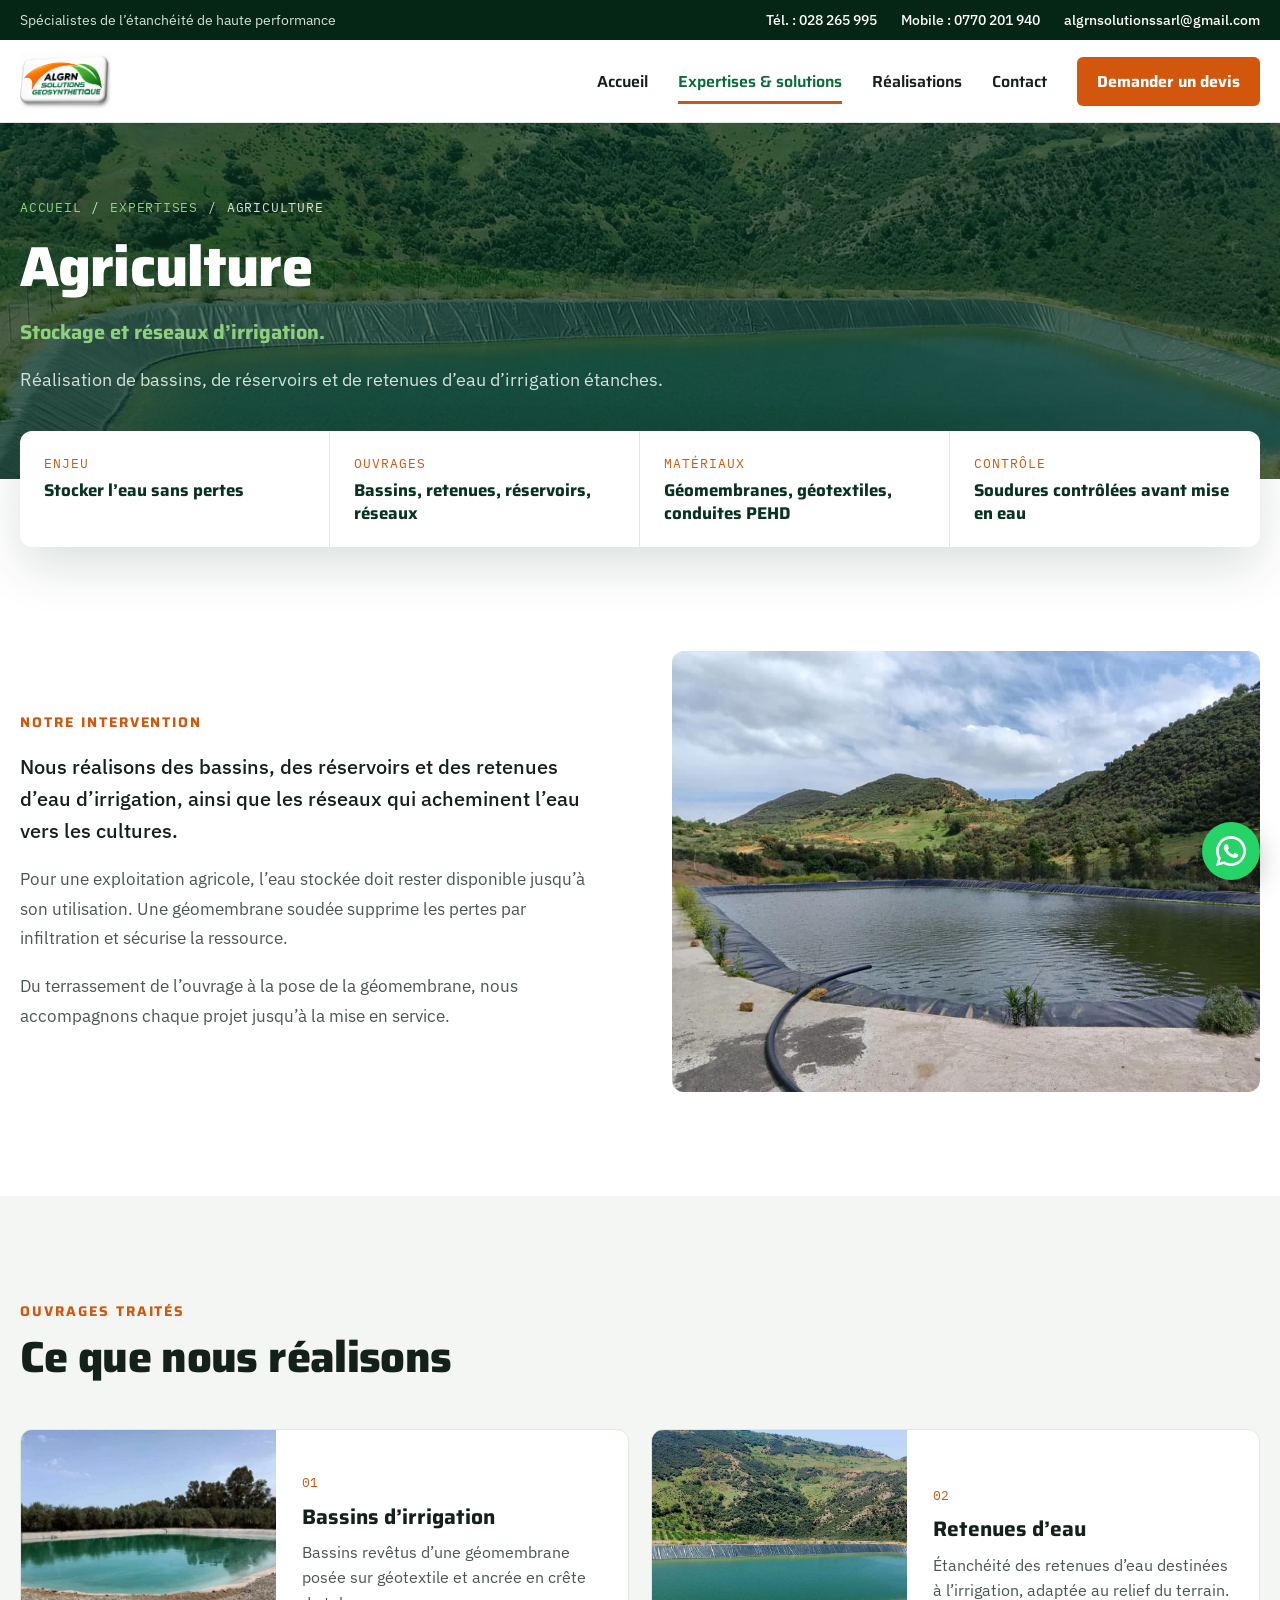
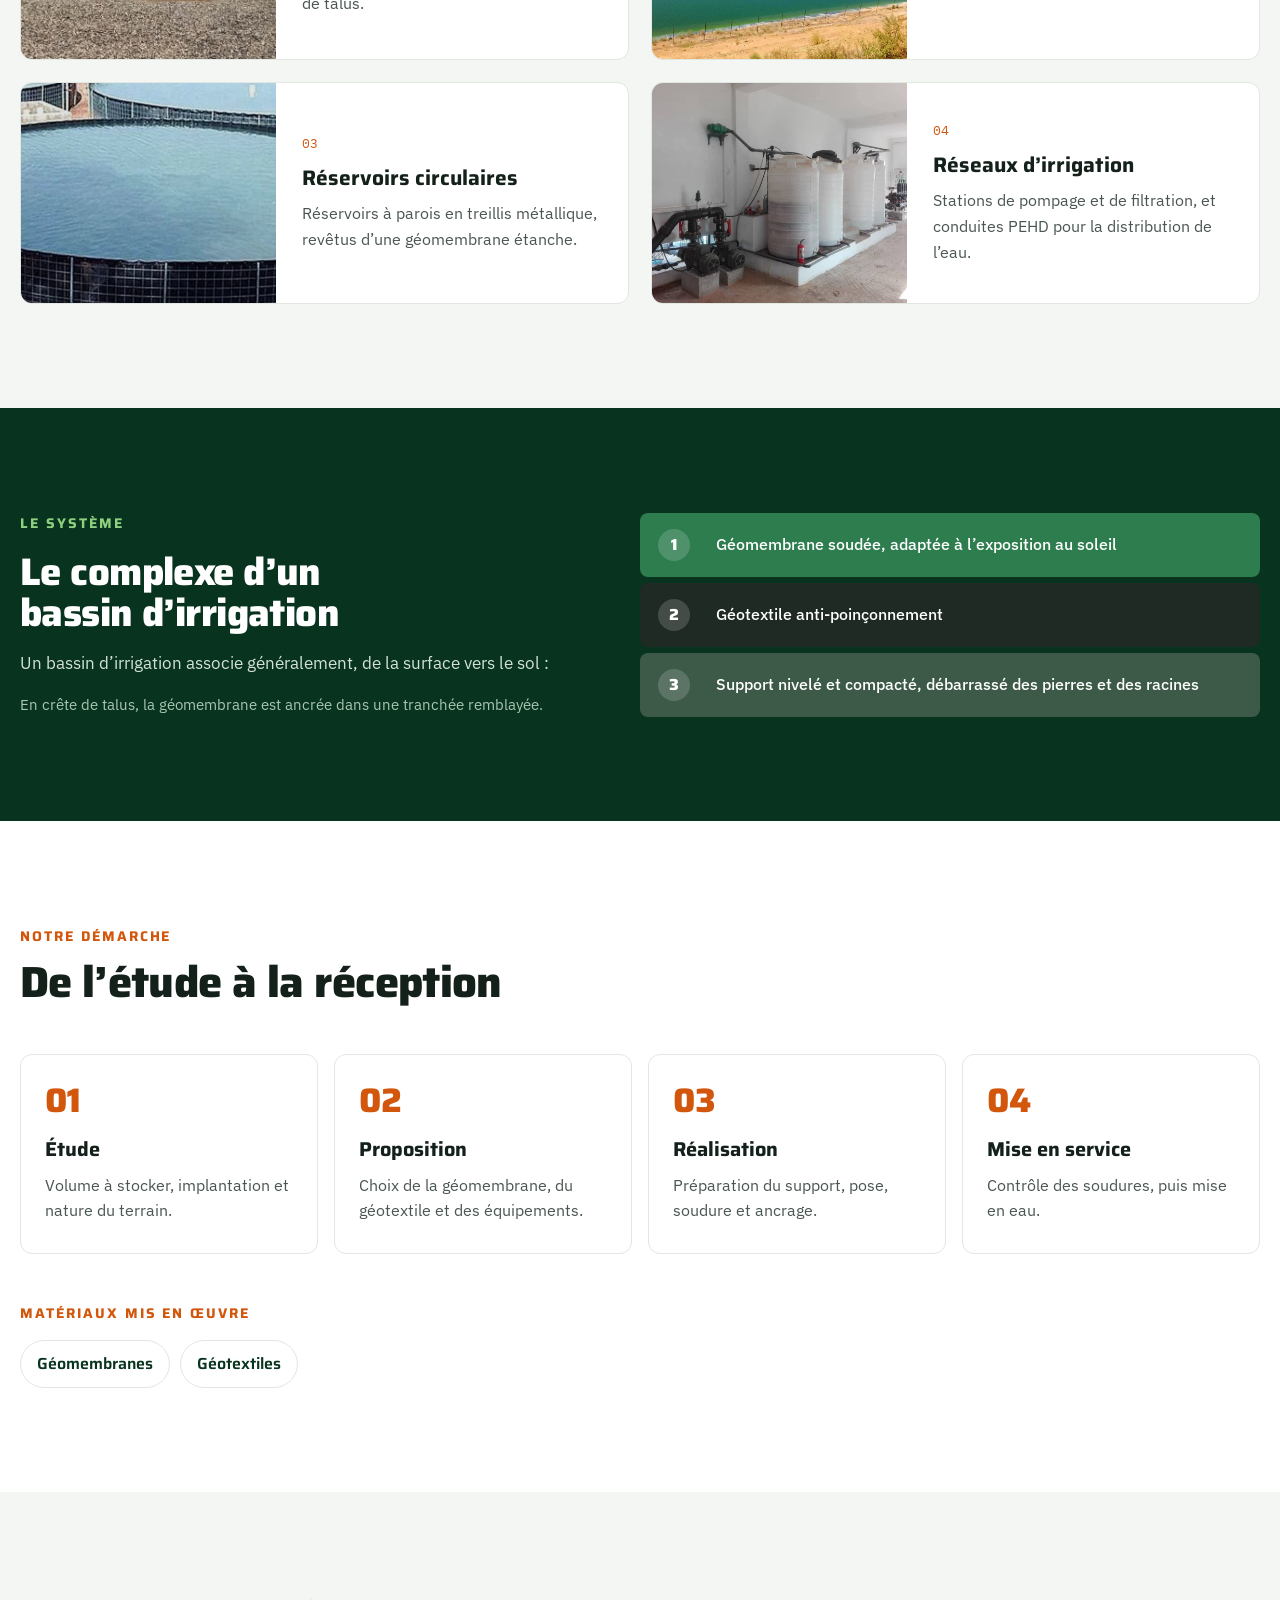
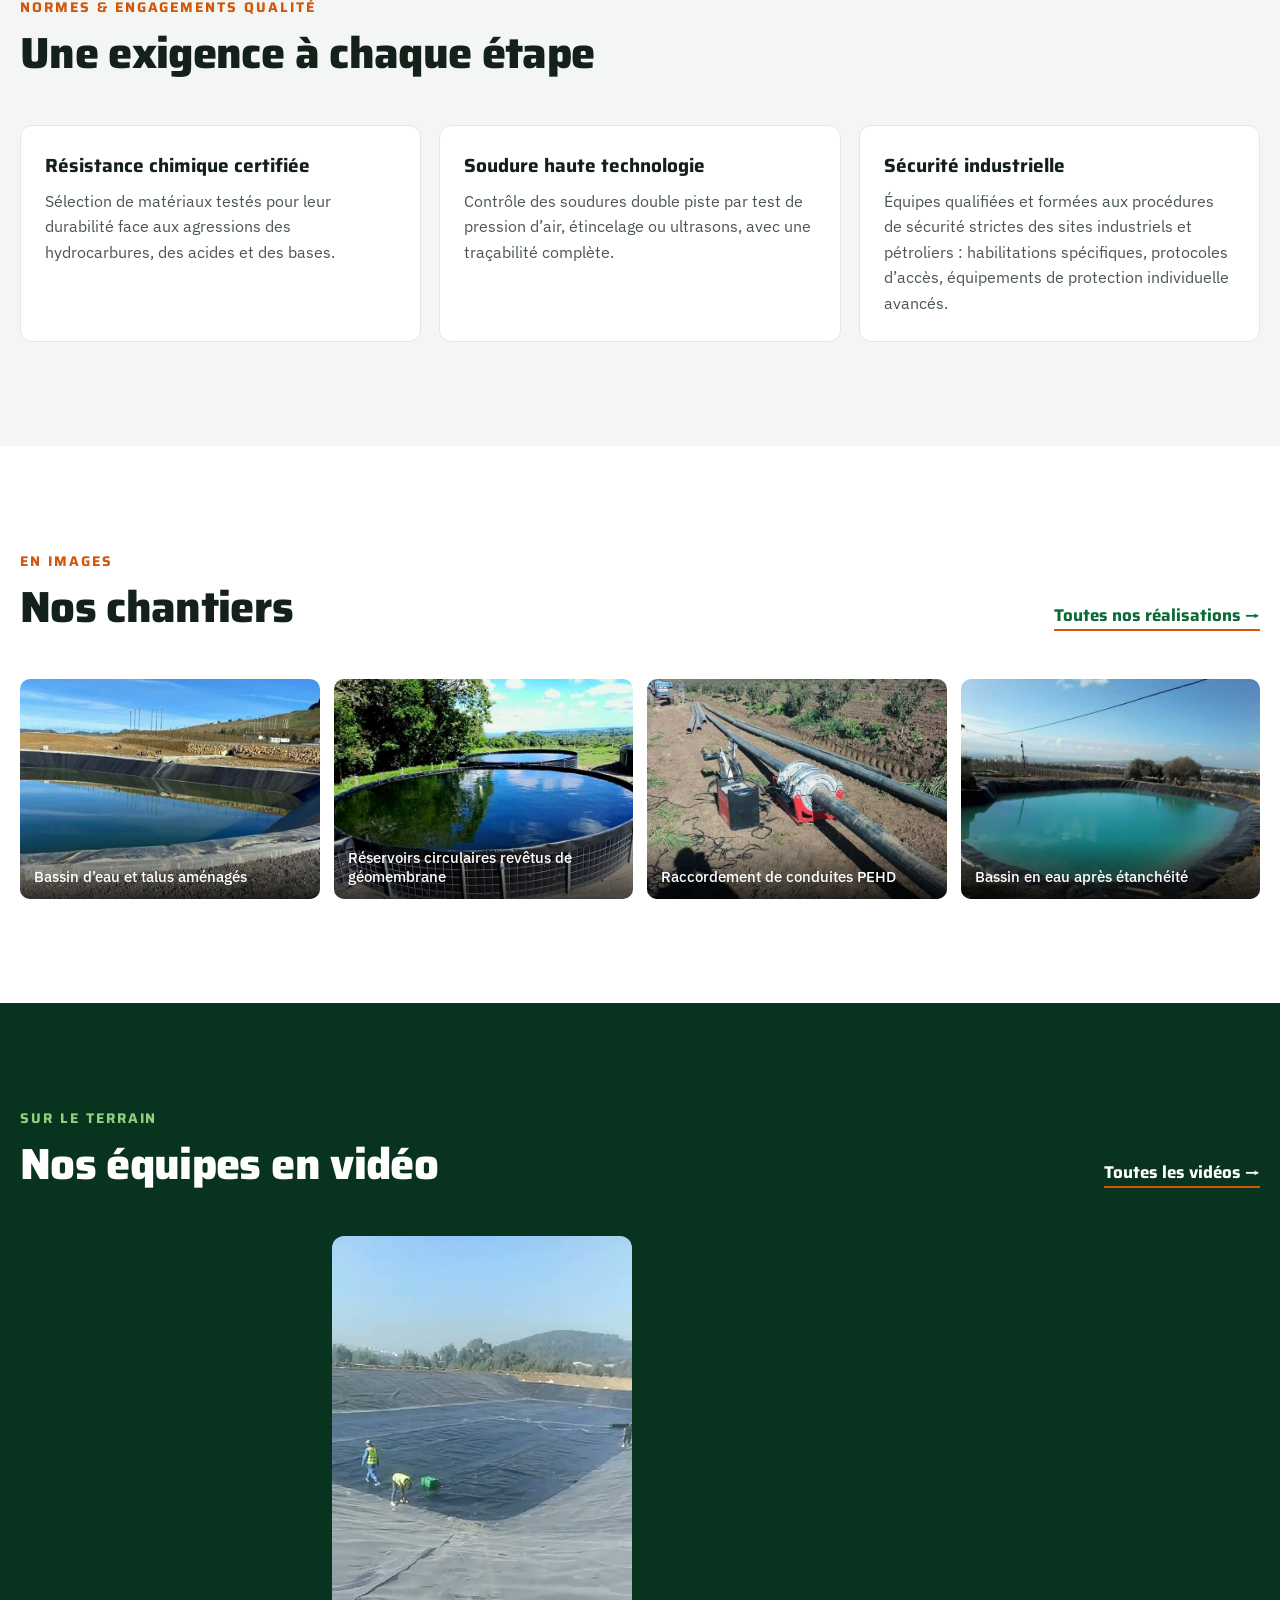
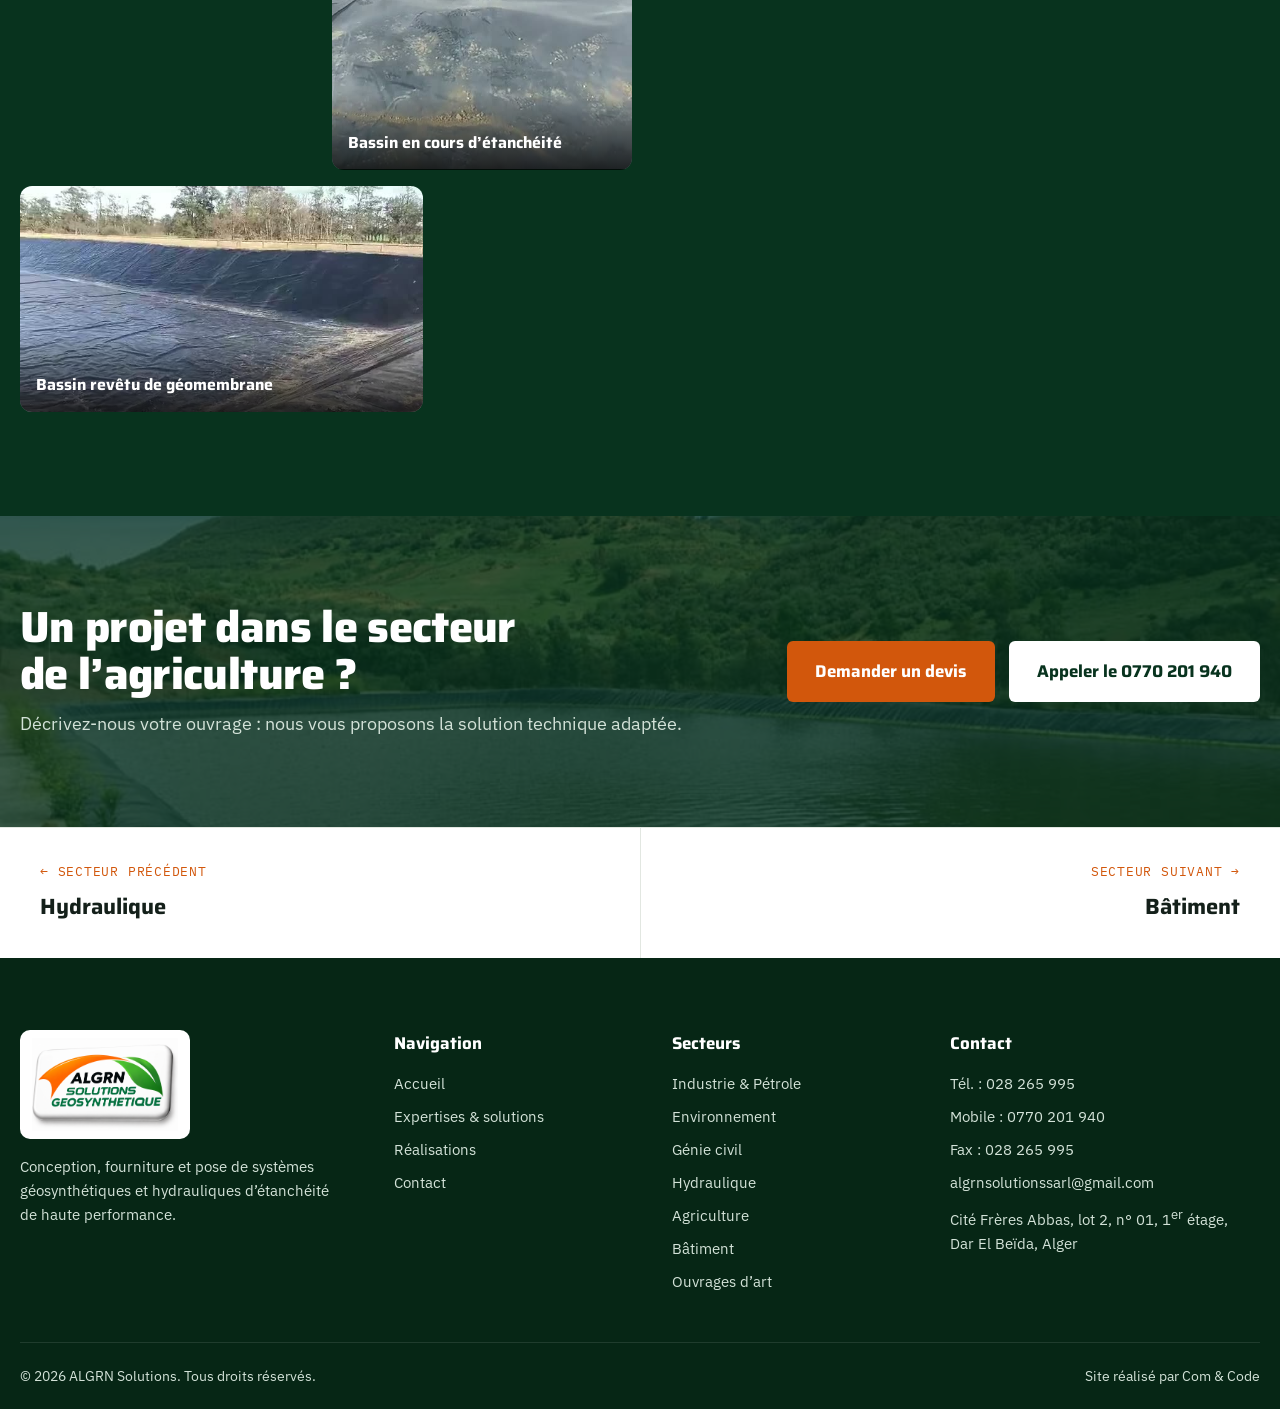
==== commit 50babfe8: "Restore the previous forest-green design and refine it. Reverts the technical-notebook redesign (5fe" ====
--- a/agriculture.html
+++ b/agriculture.html
@@ -8,7 +8,7 @@
   <link rel="icon" href="images/logo.png">
   <link rel="preconnect" href="https://fonts.googleapis.com">
   <link rel="preconnect" href="https://fonts.gstatic.com" crossorigin>
-  <link href="https://fonts.googleapis.com/css2?family=Newsreader:ital,opsz,wght@0,6..72,400;0,6..72,500;1,6..72,400;1,6..72,500&family=Public+Sans:wght@400;500;600&display=swap" rel="stylesheet">
+  <link href="https://fonts.googleapis.com/css2?family=IBM+Plex+Mono:wght@400;500&family=IBM+Plex+Sans:wght@400;500;600&family=Saira:wght@600;700;800&display=swap" rel="stylesheet">
   <link rel="stylesheet" href="css/style.css">
 </head>
 <body>
@@ -26,133 +26,100 @@
   <header class="site-header">
     <div class="wrap">
       <a class="logo" href="index.html"><img src="images/logo.png" alt="ALGRN Solutions Géosynthétique" width="1574" height="1000"></a>
-      <button class="nav-toggle" type="button" aria-expanded="false" aria-controls="nav">Menu</button>
-      <nav class="nav" id="nav" aria-label="Navigation principale">
+      <button class="nav-toggle" type="button" aria-expanded="false" aria-label="Ouvrir le menu"><span></span><span></span><span></span></button>
+      <nav class="nav" aria-label="Navigation principale">
         <a href="index.html">Accueil</a>
-        <a href="solutions.html" aria-current="page">Expertises &amp; solutions</a>
+        <a href="solutions.html" class="is-active">Expertises &amp; solutions</a>
         <a href="realisations.html">Réalisations</a>
         <a href="contact.html">Contact</a>
-        <a class="btn btn-orange" href="contact.html#devis">Demander un devis</a>
+        <a class="btn btn-accent" href="contact.html#devis">Demander un devis</a>
       </nav>
     </div>
   </header>
 
   <main>
-    <section class="page-head">
+    <section class="page-hero">
+      <img class="bg" src="images/photos/retenue-eau-irrigation.jpg" alt="">
       <div class="wrap">
         <nav class="crumbs" aria-label="Fil d’Ariane"><a href="index.html">Accueil</a><span aria-hidden="true">/</span><a href="solutions.html">Expertises</a><span aria-hidden="true">/</span><span>Agriculture</span></nav>
-        <div class="page-head-grid">
-          <div>
-            <span class="label">Secteur 05 / 07</span>
-            <h1 class="h1" style="margin-top:14px">Agriculture</h1>
-            <p class="tag">Stockage et réseaux d’irrigation.</p>
-          </div>
-          <p class="intro">Réalisation de bassins, de réservoirs et de retenues d’eau d’irrigation étanches.</p>
-        </div>
-        <figure><img class="wide-img" src="images/photos/bassin-irrigation-collines.jpg" alt="Bassin d’irrigation étanché par géomembrane, entouré de collines"></figure>
-        <dl class="facts" style="margin-top:32px">
-          <div><dt>Enjeu</dt><dd>Stocker l’eau sans pertes</dd></div>
-          <div><dt>Ouvrages</dt><dd>Bassins, retenues, réservoirs, réseaux</dd></div>
-          <div><dt>Matériaux</dt><dd>Géomembranes, géotextiles, conduites PEHD</dd></div>
-          <div><dt>Contrôle</dt><dd>Soudures contrôlées avant mise en eau</dd></div>
-        </dl>
-      </div>
-    </section>
+        <h1 class="display">Agriculture</h1>
+        <p class="tagline-lg">Stockage et réseaux d’irrigation.</p>
+        <p>Réalisation de bassins, de réservoirs et de retenues d’eau d’irrigation étanches.</p>
+      </div>
+    </section>
+
+    <div class="wrap">
+      <dl class="facts">
+        <div><dt>Enjeu</dt><dd>Stocker l’eau sans pertes</dd></div>
+        <div><dt>Ouvrages</dt><dd>Bassins, retenues, réservoirs, réseaux</dd></div>
+        <div><dt>Matériaux</dt><dd>Géomembranes, géotextiles, conduites PEHD</dd></div>
+        <div><dt>Contrôle</dt><dd>Soudures contrôlées avant mise en eau</dd></div>
+      </dl>
+    </div>
 
     <section class="section">
-      <div class="wrap">
-        <div class="sec-head">
-          <div class="idx"><b>01</b><span class="label">Intervention</span></div>
-          <div class="main">
-            <div><h2 class="h2">Notre intervention</h2></div>
-          </div>
-        </div>
-        <div class="intro-grid">
-          <div class="reveal" style="display:grid;gap:24px;align-content:start">
-            <p class="lead">Nous réalisons des bassins, des réservoirs et des retenues d’eau d’irrigation, ainsi que les réseaux qui acheminent l’eau vers les cultures.</p>
-            <div class="prose">
-              <p>Pour une exploitation agricole, l’eau stockée doit rester disponible jusqu’à son utilisation. Une géomembrane soudée supprime les pertes par infiltration et sécurise la ressource.</p>
-              <p>Du terrassement de l’ouvrage à la pose de la géomembrane, nous accompagnons chaque projet jusqu’à la mise en service.</p>
-            </div>
-          </div>
-          <figure class="reveal" style="margin:0"><img src="images/photos/bassin-eau-colline.jpg" alt="Bassin d’eau étanché par géomembrane" loading="lazy" style="width:100%;aspect-ratio:4/3;object-fit:cover"></figure>
-        </div>
-      </div>
-    </section>
-
-    <section class="section section-alt">
-      <div class="wrap">
-        <div class="sec-head">
-          <div class="idx"><b>02</b><span class="label">Ouvrages traités</span></div>
-          <div class="main">
-            <div><h2 class="h2">Ce que nous réalisons</h2></div>
-          </div>
-        </div>
-        <div class="rows">
-          <article class="row reveal">
-            <span class="n">01</span>
-            <div class="body">
-              <h3 class="h3">Bassins d’irrigation</h3>
-              <p>Bassins revêtus d’une géomembrane posée sur géotextile et ancrée en crête de talus.</p>
-            </div>
-            <figure class="media"><img src="images/photos/bassin-irrigation.jpg" alt="Bassin d’irrigation rempli d’eau" loading="lazy"></figure>
-          </article>
-          <article class="row reveal">
-            <span class="n">02</span>
-            <div class="body">
-              <h3 class="h3">Retenues d’eau</h3>
-              <p>Étanchéité des retenues d’eau destinées à l’irrigation, adaptée au relief du terrain.</p>
-            </div>
-            <figure class="media"><img src="images/photos/retenue-eau-irrigation.jpg" alt="Retenue d’eau étanchée par géomembrane" loading="lazy"></figure>
-          </article>
-          <article class="row reveal">
-            <span class="n">03</span>
-            <div class="body">
-              <h3 class="h3">Réservoirs circulaires</h3>
-              <p>Réservoirs à parois en treillis métallique, revêtus d’une géomembrane étanche.</p>
-            </div>
-            <figure class="media"><img src="images/photos/reservoir-circulaire.jpg" alt="Réservoir circulaire revêtu de géomembrane" loading="lazy"></figure>
-          </article>
-          <article class="row reveal">
-            <span class="n">04</span>
-            <div class="body">
-              <h3 class="h3">Réseaux d’irrigation</h3>
-              <p>Stations de pompage et de filtration, et conduites PEHD pour la distribution de l’eau.</p>
-            </div>
-            <figure class="media"><img src="images/photos/station-irrigation.jpg" alt="Station de pompage et de filtration" loading="lazy"></figure>
-          </article>
-        </div>
-      </div>
-    </section>
-
-    <section class="section section-dark">
-      <div class="wrap">
-        <div class="sec-head">
-          <div class="idx"><b>03</b><span class="label">Le système</span></div>
-          <div class="main">
-            <div><h2 class="h2">Le complexe d’un bassin d’irrigation</h2></div>
-          </div>
-        </div>
-        <div class="system">
-          <div class="prose reveal">
-            <p>Un bassin d’irrigation associe généralement, de la surface vers le sol&nbsp;:</p>
-            <p class="note">En crête de talus, la géomembrane est ancrée dans une tranchée remblayée.</p>
-          </div>
-          <ol class="layers reveal">
-            <li><span class="sw k-membrane" aria-hidden="true"></span><span class="tx"><small>Couche 01</small>Géomembrane soudée, adaptée à l’exposition au soleil</span></li>
-            <li><span class="sw k-geotex" aria-hidden="true"></span><span class="tx"><small>Couche 02</small>Géotextile anti-poinçonnement</span></li>
-            <li><span class="sw k-support" aria-hidden="true"></span><span class="tx"><small>Couche 03</small>Support nivelé et compacté, débarrassé des pierres et des racines</span></li>
-          </ol>
-        </div>
+      <div class="wrap svc-intro">
+        <div class="copy reveal">
+          <span class="eyebrow">Notre intervention</span>
+          <p class="lead">Nous réalisons des bassins, des réservoirs et des retenues d’eau d’irrigation, ainsi que les réseaux qui acheminent l’eau vers les cultures.</p>
+          <p>Pour une exploitation agricole, l’eau stockée doit rester disponible jusqu’à son utilisation. Une géomembrane soudée supprime les pertes par infiltration et sécurise la ressource.</p>
+          <p>Du terrassement de l’ouvrage à la pose de la géomembrane, nous accompagnons chaque projet jusqu’à la mise en service.</p>
+        </div>
+        <img class="reveal" src="images/photos/bassin-irrigation-collines.jpg" alt="Bassin d’irrigation étanché par géomembrane, entouré de collines" loading="lazy">
+      </div>
+    </section>
+
+    <section class="section bg-cream">
+      <div class="wrap">
+        <div class="section-head">
+          <div>
+            <span class="eyebrow">Ouvrages traités</span>
+            <h2 class="display">Ce que nous réalisons</h2>
+          </div>
+        </div>
+        <div class="works">
+          <article class="work reveal">
+            <img src="images/photos/bassin-irrigation.jpg" alt="Bassin d’irrigation rempli d’eau" loading="lazy">
+            <div class="body"><span class="num">01</span><h3>Bassins d’irrigation</h3><p>Bassins revêtus d’une géomembrane posée sur géotextile et ancrée en crête de talus.</p></div>
+          </article>
+          <article class="work reveal">
+            <img src="images/photos/retenue-eau-irrigation.jpg" alt="Retenue d’eau étanchée par géomembrane" loading="lazy">
+            <div class="body"><span class="num">02</span><h3>Retenues d’eau</h3><p>Étanchéité des retenues d’eau destinées à l’irrigation, adaptée au relief du terrain.</p></div>
+          </article>
+          <article class="work reveal">
+            <img src="images/photos/reservoir-circulaire.jpg" alt="Réservoir circulaire revêtu de géomembrane" loading="lazy">
+            <div class="body"><span class="num">03</span><h3>Réservoirs circulaires</h3><p>Réservoirs à parois en treillis métallique, revêtus d’une géomembrane étanche.</p></div>
+          </article>
+          <article class="work reveal">
+            <img src="images/photos/station-irrigation.jpg" alt="Station de pompage et de filtration" loading="lazy">
+            <div class="body"><span class="num">04</span><h3>Réseaux d’irrigation</h3><p>Stations de pompage et de filtration, et conduites PEHD pour la distribution de l’eau.</p></div>
+          </article>
+        </div>
+      </div>
+    </section>
+
+    <section class="section on-dark">
+      <div class="wrap system">
+        <div class="copy reveal">
+          <span class="eyebrow">Le système</span>
+          <h2 class="display" style="font-size:clamp(28px,3vw,40px)">Le complexe d’un bassin d’irrigation</h2>
+          <p>Un bassin d’irrigation associe généralement, de la surface vers le sol&nbsp;:</p>
+          <p class="note">En crête de talus, la géomembrane est ancrée dans une tranchée remblayée.</p>
+        </div>
+        <ol class="layers-list reveal">
+          <li>Géomembrane soudée, adaptée à l’exposition au soleil</li>
+          <li>Géotextile anti-poinçonnement</li>
+          <li>Support nivelé et compacté, débarrassé des pierres et des racines</li>
+        </ol>
       </div>
     </section>
 
     <section class="section">
       <div class="wrap">
-        <div class="sec-head">
-          <div class="idx"><b>04</b><span class="label">Démarche</span></div>
-          <div class="main">
-            <div><h2 class="h2">De l’étude à la réception</h2></div>
+        <div class="section-head">
+          <div>
+            <span class="eyebrow">Notre démarche</span>
+            <h2 class="display">De l’étude à la réception</h2>
           </div>
         </div>
         <ol class="steps">
@@ -161,8 +128,8 @@
           <li class="reveal"><strong>Réalisation</strong><span>Préparation du support, pose, soudure et ancrage.</span></li>
           <li class="reveal"><strong>Mise en service</strong><span>Contrôle des soudures, puis mise en eau.</span></li>
         </ol>
-        <div style="margin-top:56px;display:grid;gap:16px">
-          <span class="label">Matériaux mis en œuvre</span>
+        <div style="margin-top:48px;display:flex;flex-direction:column;gap:16px">
+          <span class="eyebrow">Matériaux mis en œuvre</span>
           <div class="mat-links">
             <a href="solutions.html#materiaux">Géomembranes</a>
             <a href="solutions.html#materiaux">Géotextiles</a>
@@ -171,32 +138,33 @@
       </div>
     </section>
 
-    <section class="section section-alt">
-      <div class="wrap">
-        <div class="sec-head">
-          <div class="idx"><b>05</b><span class="label">Qualité</span></div>
-          <div class="main">
-            <div><h2 class="h2">Normes &amp; engagements qualité</h2></div>
-          </div>
-        </div>
-        <div class="cols-3">
-          <article class="reveal"><h3 class="h3">Résistance chimique certifiée</h3><p>Sélection de matériaux testés pour leur durabilité face aux agressions des hydrocarbures, des acides et des bases.</p></article>
-          <article class="reveal"><h3 class="h3">Soudure haute technologie</h3><p>Contrôle des soudures double piste par test de pression d’air, étincelage ou ultrasons, avec une traçabilité complète.</p></article>
-          <article class="reveal"><h3 class="h3">Sécurité industrielle</h3><p>Équipes qualifiées et formées aux procédures de sécurité strictes des sites industriels et pétroliers&nbsp;: habilitations spécifiques, protocoles d’accès, équipements de protection individuelle avancés.</p></article>
-        </div>
+    <section class="section bg-cream">
+      <div class="wrap">
+        <div class="section-head">
+          <div>
+            <span class="eyebrow">Normes &amp; engagements qualité</span>
+            <h2 class="display">Une exigence à chaque étape</h2>
+          </div>
+        </div>
+        <ul class="checklist">
+          <li class="reveal"><strong>Résistance chimique certifiée</strong><span>Sélection de matériaux testés pour leur durabilité face aux agressions des hydrocarbures, des acides et des bases.</span></li>
+          <li class="reveal"><strong>Soudure haute technologie</strong><span>Contrôle des soudures double piste par test de pression d’air, étincelage ou ultrasons, avec une traçabilité complète.</span></li>
+          <li class="reveal"><strong>Sécurité industrielle</strong><span>Équipes qualifiées et formées aux procédures de sécurité strictes des sites industriels et pétroliers&nbsp;: habilitations spécifiques, protocoles d’accès, équipements de protection individuelle avancés.</span></li>
+        </ul>
       </div>
     </section>
 
     <section class="section">
       <div class="wrap">
-        <div class="sec-head">
-          <div class="idx"><b>06</b><span class="label">En images</span></div>
-          <div class="main">
-            <div><h2 class="h2">Nos chantiers</h2></div>
-            <a class="link" href="realisations.html">Toutes nos réalisations</a>
-          </div>
-        </div>
-        <div class="masonry">
+        <div class="section-head">
+          <div>
+            <span class="eyebrow">En images</span>
+            <h2 class="display">Nos chantiers</h2>
+          </div>
+          <a class="link-more" href="realisations.html">Toutes nos réalisations →</a>
+        </div>
+        <div class="gallery">
+          <figure class="reveal"><a href="realisations.html"><img src="images/photos/bassin-eau-colline.jpg" alt="Bassin d’eau et talus aménagés" loading="lazy"></a><figcaption>Bassin d’eau et talus aménagés</figcaption></figure>
           <figure class="reveal"><a href="realisations.html"><img src="images/photos/reservoirs-circulaires.jpg" alt="Réservoirs circulaires revêtus de géomembrane" loading="lazy"></a><figcaption>Réservoirs circulaires revêtus de géomembrane</figcaption></figure>
           <figure class="reveal"><a href="realisations.html"><img src="images/photos/conduite-pehd.jpg" alt="Raccordement de conduites PEHD" loading="lazy"></a><figcaption>Raccordement de conduites PEHD</figcaption></figure>
           <figure class="reveal"><a href="realisations.html"><img src="images/photos/bassin-eau-rempli.jpg" alt="Bassin en eau après étanchéité" loading="lazy"></a><figcaption>Bassin en eau après étanchéité</figcaption></figure>
@@ -204,16 +172,16 @@
       </div>
     </section>
 
-    <section class="section section-dark">
-      <div class="wrap">
-        <div class="sec-head">
-          <div class="idx"><b>07</b><span class="label">Sur le terrain</span></div>
-          <div class="main">
-            <div><h2 class="h2">Nos équipes <em>en vidéo</em></h2></div>
-            <a class="link" href="realisations.html#videos">Toutes les vidéos</a>
-          </div>
-        </div>
-        <div class="reels">
+    <section class="section on-dark">
+      <div class="wrap">
+        <div class="section-head">
+          <div>
+            <span class="eyebrow">Sur le terrain</span>
+            <h2 class="display">Nos équipes en vidéo</h2>
+          </div>
+          <a class="link-more" href="realisations.html#videos">Toutes les vidéos →</a>
+        </div>
+        <div class="reels two">
           <figure class="reel reveal">
             <video data-autoplay muted loop playsinline preload="none" poster="videos/bassin-geomembrane-collines.jpg" aria-label="Bassin en cours d’étanchéité">
               <source src="videos/bassin-geomembrane-collines.mp4" type="video/mp4">
@@ -221,7 +189,7 @@
             <figcaption>Bassin en cours d’étanchéité</figcaption>
           </figure>
         </div>
-        <div class="reels-land solo">
+        <div class="reels-land ">
           <figure class="reel reveal">
             <video data-autoplay muted loop playsinline preload="none" poster="videos/bassin-geomembrane.jpg" aria-label="Bassin revêtu de géomembrane">
               <source src="videos/bassin-geomembrane.mp4" type="video/mp4">
@@ -232,33 +200,27 @@
       </div>
     </section>
 
-    <section class="cta">
-      <div class="wrap">
-        <div class="copy">
-          <span class="label">Contact</span>
-          <h2 class="h2">Un projet agricole&nbsp;?</h2>
+    <section class="cta-band">
+      <img class="bg" src="images/photos/bassin-irrigation-collines.jpg" alt="" loading="lazy">
+      <div class="wrap">
+        <div>
+          <h2 class="display">Un projet dans le secteur de l’agriculture&nbsp;?</h2>
           <p>Décrivez-nous votre ouvrage&nbsp;: nous vous proposons la solution technique adaptée.</p>
-          <div class="actions">
-            <a class="btn btn-orange" href="contact.html?secteur=Agriculture#devis">Demander un devis</a>
-            <a class="btn btn-line" href="realisations.html">Voir nos réalisations</a>
-          </div>
-        </div>
-        <div class="contact-lines">
-          <a href="tel:+213770201940"><small>Mobile</small><b>0770 201 940</b></a>
-          <a href="tel:+21328265995"><small>Téléphone</small><b>028 265 995</b></a>
-          <a href="mailto:algrnsolutionssarl@gmail.com"><small>E-mail</small><b>algrnsolutionssarl@gmail.com</b></a>
-        </div>
-      </div>
-    </section>
-
-    <nav class="wrap pager" aria-label="Autres secteurs">
+        </div>
+        <div class="cta-actions">
+          <a class="btn btn-accent btn-lg" href="contact.html?secteur=Agriculture#devis">Demander un devis</a>
+          <a class="btn btn-white btn-lg" href="tel:+213770201940">Appeler le 0770 201 940</a>
+        </div>
+      </div>
+    </section>
+
+    <nav class="pager" aria-label="Autres secteurs">
       <a href="hydraulique.html"><span>← Secteur précédent</span><strong>Hydraulique</strong></a>
       <a href="batiment.html"><span>Secteur suivant →</span><strong>Bâtiment</strong></a>
     </nav>
   </main>
 
   <footer class="site-footer">
-    <div class="strata" aria-hidden="true"><span class="water"></span><span class="pehd"></span><span class="geotex"></span><span class="sand"></span><span class="soil"></span></div>
     <div class="wrap grid">
       <div class="brand">
         <img src="images/logo.png" alt="ALGRN Solutions Géosynthétique" loading="lazy">
@@ -296,7 +258,7 @@
     </div>
   </footer>
 
-  <a class="wa-float" href="https://wa.me/213770201940" aria-label="Nous écrire sur WhatsApp"><svg width="20" height="20" viewBox="0 0 24 24" fill="currentColor" aria-hidden="true"><path d="M17.5 14.4c-.3-.1-1.7-.8-2-.9-.3-.1-.5-.1-.7.1-.2.3-.8.9-.9 1.1-.2.2-.3.2-.6.1-.3-.1-1.2-.5-2.3-1.4-.9-.8-1.4-1.7-1.6-2-.2-.3 0-.5.1-.6l.4-.5c.1-.2.2-.3.3-.5.1-.2 0-.4 0-.5l-.9-2.2c-.2-.6-.5-.5-.7-.5h-.6c-.2 0-.5.1-.8.4-.3.3-1 1-1 2.4s1 2.8 1.2 3c.1.2 2 3.1 4.9 4.3.7.3 1.2.5 1.6.6.7.2 1.3.2 1.8.1.6-.1 1.7-.7 1.9-1.4.2-.7.2-1.3.2-1.4-.1-.1-.3-.2-.6-.3zM12 21.8c-1.8 0-3.5-.5-5-1.4l-.4-.2-3.7 1 1-3.6-.2-.4C2.7 15.6 2.2 13.8 2.2 12 2.2 6.6 6.6 2.2 12 2.2S21.8 6.6 21.8 12 17.4 21.8 12 21.8zM12 0C5.4 0 0 5.4 0 12c0 2.1.6 4.2 1.6 6L0 24l6.2-1.6c1.8 1 3.8 1.5 5.8 1.5 6.6 0 12-5.4 12-12S18.6 0 12 0z"/></svg><span>WhatsApp</span></a>
+  <a class="wa-float" href="https://wa.me/213770201940" aria-label="Nous écrire sur WhatsApp"><svg width="30" height="30" viewBox="0 0 24 24" fill="#fff" aria-hidden="true"><path d="M17.5 14.4c-.3-.1-1.7-.8-2-.9-.3-.1-.5-.1-.7.1-.2.3-.8.9-.9 1.1-.2.2-.3.2-.6.1-.3-.1-1.2-.5-2.3-1.4-.9-.8-1.4-1.7-1.6-2-.2-.3 0-.5.1-.6l.4-.5c.1-.2.2-.3.3-.5.1-.2 0-.4 0-.5l-.9-2.2c-.2-.6-.5-.5-.7-.5h-.6c-.2 0-.5.1-.8.4-.3.3-1 1-1 2.4s1 2.8 1.2 3c.1.2 2 3.1 4.9 4.3.7.3 1.2.5 1.6.6.7.2 1.3.2 1.8.1.6-.1 1.7-.7 1.9-1.4.2-.7.2-1.3.2-1.4-.1-.1-.3-.2-.6-.3zM12 21.8c-1.8 0-3.5-.5-5-1.4l-.4-.2-3.7 1 1-3.6-.2-.4C2.7 15.6 2.2 13.8 2.2 12 2.2 6.6 6.6 2.2 12 2.2S21.8 6.6 21.8 12 17.4 21.8 12 21.8zM12 0C5.4 0 0 5.4 0 12c0 2.1.6 4.2 1.6 6L0 24l6.2-1.6c1.8 1 3.8 1.5 5.8 1.5 6.6 0 12-5.4 12-12S18.6 0 12 0z"/></svg></a>
 
   <script src="js/main.js"></script>
 </body>
--- a/css/style.css
+++ b/css/style.css
@@ -1,679 +1,965 @@
-/* ALGRN Solutions — feuille de style
-   Direction : cahier technique de chantier. Papier sable, encre, filets fins,
-   serif éditorial, couches de matériaux comme signature graphique. */
-
 :root {
-  --paper: #F4F0E6;
-  --paper-2: #EAE4D4;
-  --white: #FFFDF8;
-  --ink: #1A1D19;
-  --ink-2: #4B5048;
-  --ink-3: #6F7369;
-  --line: #D6CDB8;
-  --line-strong: #1A1D19;
-  --green: #1E5B39;
-  --green-deep: #13301F;
-  --green-soft: #DCE6D6;
-  --orange: #D2601A;
-  --pehd: #1D1F1C;
-  --geotex: #E7E3D8;
-  --sand: #CDB689;
-  --soil: #8B6A43;
-  --serif: "Newsreader", "Georgia", serif;
-  --sans: "Public Sans", system-ui, sans-serif;
-  --gutter: clamp(16px, 4vw, 40px);
-  --max: 1240px;
+  --ink: #14201A;
+  --forest: #08331E;
+  --forest-deep: #062615;
+  --green: #0B6B38;
+  --leaf: #3FA535;
+  --mint: #8FD07F;
+  --accent: #D2570C;
+  --accent-soft: #FBE9DD;
+  --cream: #F3F6F2;
+  --paper: #FFFFFF;
+  --muted: #4A5650;
+  --line: #E2E7E1;
+  --on-dark: #D3E2D8;
+  --radius: 12px;
 }
 
 *,
 *::before,
 *::after { box-sizing: border-box; }
 
-html { scroll-behavior: smooth; -webkit-text-size-adjust: 100%; }
+html { scroll-behavior: smooth; }
 
 body {
   margin: 0;
+  color: var(--ink);
   background: var(--paper);
-  color: var(--ink);
-  font-family: var(--sans);
-  font-size: 17px;
+  font-family: "IBM Plex Sans", system-ui, sans-serif;
+  font-size: 16px;
   line-height: 1.6;
   -webkit-font-smoothing: antialiased;
 }
 
-img, video { display: block; max-width: 100%; }
-a { color: inherit; }
-button { font: inherit; color: inherit; }
-sup { line-height: 0; }
-
-:where(a, button, summary, input, select, textarea):focus-visible {
-  outline: 2px solid var(--orange);
-  outline-offset: 3px;
-}
-
-.wrap { width: min(var(--max), 100% - 2 * var(--gutter)); margin-inline: auto; }
-.nowrap { white-space: nowrap; }
-
-/* ——— Typographie ——— */
-h1, h2, h3 { margin: 0; font-weight: 500; }
-.h1 {
-  font-family: var(--serif);
-  font-weight: 500;
-  font-size: clamp(42px, 6vw, 84px);
-  line-height: 1.02;
-  letter-spacing: -0.025em;
-  text-wrap: balance;
-}
-.h1 em, .h2 em { font-style: italic; color: var(--green); }
-.h2 {
-  font-family: var(--serif);
-  font-weight: 500;
-  font-size: clamp(32px, 4vw, 54px);
-  line-height: 1.06;
-  letter-spacing: -0.02em;
-  text-wrap: balance;
-}
-.h3 {
-  font-family: var(--serif);
-  font-weight: 500;
-  font-size: clamp(24px, 2.2vw, 30px);
-  line-height: 1.15;
-  letter-spacing: -0.01em;
-}
-.label {
-  font-family: var(--sans);
-  font-size: 12.5px;
-  font-weight: 600;
+img, video { max-width: 100%; display: block; }
+a { color: var(--green); }
+button { font: inherit; }
+
+.wrap {
+  width: min(1240px, calc(100% - 40px));
+  margin-inline: auto;
+}
+
+.eyebrow {
+  display: inline-block;
+  font-family: "Saira", sans-serif;
+  font-weight: 700;
+  font-size: 14px;
   letter-spacing: 0.14em;
   text-transform: uppercase;
-  color: var(--ink-3);
-}
-.lead {
-  font-family: var(--serif);
-  font-size: clamp(22px, 2.2vw, 28px);
-  line-height: 1.4;
-  letter-spacing: -0.005em;
+  color: var(--accent);
+}
+.on-dark .eyebrow { color: var(--mint); }
+
+.display {
   margin: 0;
-}
-p { margin: 0; }
-.prose { display: grid; gap: 18px; color: var(--ink-2); max-width: 62ch; }
-
-/* ——— Boutons et liens ——— */
-.btn {
-  display: inline-flex;
-  align-items: center;
-  gap: 12px;
-  padding: 15px 22px;
-  border: 1px solid var(--ink);
-  background: var(--ink);
-  color: var(--white);
-  text-decoration: none;
-  font-weight: 600;
-  font-size: 15.5px;
-  letter-spacing: 0.01em;
-  border-radius: 2px;
-  transition: background 0.2s ease, color 0.2s ease, border-color 0.2s ease;
-  cursor: pointer;
-}
-.btn::after { content: "→"; transition: transform 0.2s ease; }
-.btn:hover::after { transform: translateX(3px); }
-.btn:hover { background: var(--green); border-color: var(--green); }
-.btn-orange { background: var(--orange); border-color: var(--orange); }
-.btn-orange:hover { background: #B44F12; border-color: #B44F12; }
-.btn-line { background: transparent; color: var(--ink); }
-.btn-line:hover { background: var(--ink); color: var(--white); border-color: var(--ink); }
-
-.link {
-  display: inline-flex;
-  gap: 10px;
-  align-items: baseline;
-  font-weight: 600;
-  text-decoration: none;
-  border-bottom: 1px solid currentColor;
-  padding-bottom: 2px;
-}
-.link::after { content: "→"; transition: transform 0.2s ease; }
-.link:hover::after { transform: translateX(3px); }
-
-/* ——— En-tête ——— */
-.topbar { border-bottom: 1px solid var(--line); font-size: 13.5px; color: var(--ink-2); }
-.topbar .wrap { display: flex; flex-wrap: wrap; justify-content: space-between; gap: 6px 24px; padding: 8px 0; }
-.topbar .links { display: flex; flex-wrap: wrap; gap: 4px 22px; }
-.topbar a { text-decoration: none; }
-.topbar a:hover { color: var(--green); }
+  font-family: "Saira", sans-serif;
+  font-weight: 800;
+  line-height: 1.08;
+  letter-spacing: -0.015em;
+  text-wrap: balance;
+}
+
+.section { padding: 104px 0; }
+.section-head {
+  display: flex;
+  flex-wrap: wrap;
+  gap: 18px 48px;
+  align-items: flex-end;
+  justify-content: space-between;
+  margin-bottom: 48px;
+}
+.section-head > div { display: flex; flex-direction: column; gap: 12px; max-width: 720px; }
+.section-head h2 { font-size: clamp(30px, 3.4vw, 46px); }
+.section-head p { margin: 0; color: var(--muted); font-size: 17px; max-width: 560px; }
+.on-dark .section-head p { color: var(--on-dark); }
+
+.bg-cream { background: var(--cream); }
+.on-dark { background: var(--forest); color: #fff; }
+
+/* ——— Topbar & header ——— */
+.topbar {
+  background: var(--forest-deep);
+  color: var(--on-dark);
+  font-size: 14px;
+}
+.topbar .wrap {
+  padding: 9px 0;
+  display: flex;
+  flex-wrap: wrap;
+  gap: 6px 26px;
+  justify-content: space-between;
+  align-items: center;
+}
+.topbar .links { display: flex; flex-wrap: wrap; gap: 6px 24px; }
+.topbar a { color: #fff; text-decoration: none; font-weight: 500; }
+.topbar a:hover { color: var(--mint); }
 
 .site-header {
+  background: #fff;
   position: sticky;
   top: 0;
   z-index: 50;
-  background: rgba(244, 240, 230, 0.96);
-  backdrop-filter: blur(6px);
-  border-bottom: 1px solid var(--line);
-}
-.site-header .wrap { display: flex; align-items: center; justify-content: space-between; gap: 24px; padding: 10px 0; }
-.logo img { height: 54px; width: auto; mix-blend-mode: multiply; }
-.nav { display: flex; align-items: center; gap: 30px; font-size: 15.5px; font-weight: 500; }
-.nav a { text-decoration: none; padding: 8px 0; border-bottom: 1px solid transparent; }
-.nav a:hover { border-bottom-color: var(--ink); }
-.nav a[aria-current="page"] { border-bottom: 2px solid var(--orange); }
-.nav .btn { padding: 11px 18px; }
-.nav .btn:hover { border-bottom-color: #B44F12; }
+  box-shadow: 0 1px 0 var(--line);
+}
+.site-header .wrap {
+  padding: 12px 0;
+  display: flex;
+  gap: 16px 40px;
+  align-items: center;
+  justify-content: space-between;
+}
+.logo img { height: 58px; width: auto; mix-blend-mode: multiply; }
+.nav {
+  display: flex;
+  gap: 4px 30px;
+  align-items: center;
+  font-family: "Saira", sans-serif;
+  font-weight: 600;
+  font-size: 16px;
+}
+.nav a { color: var(--ink); text-decoration: none; padding: 10px 0; }
+.nav a:hover { color: var(--green); }
+.nav a.is-active { color: var(--green); box-shadow: inset 0 -3px 0 var(--accent); }
+.nav .btn { padding: 12px 20px; box-shadow: none; color: #fff; }
+.nav .btn:hover { color: #fff; }
 .nav-toggle {
   display: none;
-  border: 1px solid var(--ink);
-  background: transparent;
-  padding: 10px 14px;
-  font-size: 13.5px;
-  font-weight: 600;
+  width: 46px;
+  height: 46px;
+  border: 1px solid var(--line);
+  background: #fff;
+  border-radius: 8px;
+  cursor: pointer;
+  align-items: center;
+  justify-content: center;
+  flex-direction: column;
+  gap: 5px;
+}
+.nav-toggle span { display: block; width: 20px; height: 2px; background: var(--ink); }
+
+/* ——— Buttons ——— */
+.btn {
+  display: inline-flex;
+  align-items: center;
+  justify-content: center;
+  gap: 10px;
+  text-decoration: none;
+  font-family: "Saira", sans-serif;
+  font-weight: 700;
+  font-size: 16px;
+  padding: 15px 24px;
+  border-radius: 6px;
+  border: 0;
+  cursor: pointer;
+  transition: transform 0.15s ease, filter 0.15s ease;
+}
+.btn:hover { transform: translateY(-1px); filter: brightness(1.06); }
+.btn-accent { background: var(--accent); color: #fff; }
+.btn-white { background: #fff; color: var(--forest); }
+.btn-forest { background: var(--forest); color: #fff; }
+.btn-ghost { background: transparent; color: #fff; box-shadow: inset 0 0 0 2px rgba(255,255,255,0.5); }
+.btn-lg { font-size: 17px; padding: 17px 28px; }
+
+:where(a, button, summary):focus-visible {
+  outline: 3px solid var(--mint);
+  outline-offset: 3px;
+}
+
+/* ——— Hero ——— */
+.hero {
+  position: relative;
+  min-height: min(760px, 92vh);
+  display: flex;
+  align-items: center;
+  overflow: hidden;
+  background: var(--forest);
+}
+.hero .bg {
+  position: absolute;
+  inset: 0;
+  width: 100%;
+  height: 100%;
+  object-fit: cover;
+  object-position: 50% 55%;
+  animation: hero-zoom 18s ease-out both;
+}
+@keyframes hero-zoom { from { transform: scale(1.08); } to { transform: scale(1); } }
+.hero::after {
+  content: "";
+  position: absolute;
+  inset: 0;
+  background: linear-gradient(90deg, rgba(6,38,21,0.94) 0%, rgba(6,38,21,0.78) 42%, rgba(6,38,21,0.2) 78%, rgba(6,38,21,0.05) 100%);
+}
+.hero .wrap { position: relative; z-index: 1; padding: 88px 0 120px; }
+.hero-copy { max-width: 660px; display: flex; flex-direction: column; gap: 24px; color: #fff; }
+.badge {
+  align-self: flex-start;
+  font-family: "IBM Plex Mono", monospace;
+  font-size: 13px;
   letter-spacing: 0.08em;
   text-transform: uppercase;
-  border-radius: 2px;
+  background: rgba(255,255,255,0.1);
+  border: 1px solid rgba(255,255,255,0.3);
+  padding: 7px 12px;
+  border-radius: 4px;
+}
+.hero h1 { font-size: clamp(38px, 5vw, 68px); line-height: 1.02; color: #fff; }
+.hero h1 em { font-style: normal; color: var(--mint); }
+.hero p { margin: 0; font-size: 19px; line-height: 1.65; color: var(--on-dark); }
+.hero-actions { display: flex; flex-wrap: wrap; gap: 14px; }
+
+.hero-strip {
+  position: relative;
+  z-index: 2;
+  margin-top: -64px;
+}
+.hero-strip ul {
+  list-style: none;
+  margin: 0;
+  padding: 0;
+  display: grid;
+  grid-template-columns: repeat(4, 1fr);
+  background: #fff;
+  border-radius: var(--radius);
+  box-shadow: 0 20px 50px rgba(8,51,30,0.16);
+  overflow: hidden;
+}
+.hero-strip li {
+  padding: 24px 26px;
+  border-right: 1px solid var(--line);
+  display: flex;
+  flex-direction: column;
+  gap: 4px;
+}
+.hero-strip li:last-child { border-right: 0; }
+.hero-strip strong { font-family: "Saira", sans-serif; font-size: 19px; color: var(--forest); }
+.hero-strip span { font-size: 14.5px; color: var(--muted); line-height: 1.45; }
+
+/* ——— Page hero (inner pages) ——— */
+.page-hero {
+  position: relative;
+  background: var(--forest);
+  color: #fff;
+  overflow: hidden;
+}
+.page-hero .bg {
+  position: absolute;
+  inset: 0;
+  width: 100%;
+  height: 100%;
+  object-fit: cover;
+  opacity: 0.32;
+}
+.page-hero .wrap { position: relative; padding: 76px 0 84px; display: flex; flex-direction: column; gap: 18px; }
+.page-hero h1 { font-size: clamp(36px, 4.4vw, 58px); max-width: 860px; }
+.page-hero p { margin: 0; font-size: 18px; color: var(--on-dark); max-width: 680px; }
+.crumbs { display: flex; gap: 10px; font-family: "IBM Plex Mono", monospace; font-size: 13px; text-transform: uppercase; letter-spacing: 0.06em; color: var(--on-dark); }
+.crumbs a { color: var(--mint); text-decoration: none; }
+
+/* ——— Présentation ——— */
+.intro {
+  display: grid;
+  grid-template-columns: 1.05fr 1fr;
+  gap: 72px;
+  align-items: center;
+}
+.intro-photos { position: relative; padding: 0 0 48px 0; }
+.intro-photos .main { width: 88%; aspect-ratio: 4 / 3; object-fit: cover; border-radius: var(--radius); }
+.intro-photos .inset {
+  position: absolute;
+  right: 0;
+  bottom: 0;
+  width: 46%;
+  aspect-ratio: 3 / 4;
+  object-fit: cover;
+  border-radius: var(--radius);
+  border: 6px solid #fff;
+  box-shadow: 0 16px 40px rgba(8,51,30,0.2);
+}
+.intro-copy { display: flex; flex-direction: column; gap: 20px; }
+.intro-copy h2 { font-size: clamp(30px, 3.2vw, 44px); }
+.intro-copy p { margin: 0; font-size: 17px; line-height: 1.75; color: var(--muted); }
+.intro-copy .lead { font-size: 19px; color: var(--ink); font-weight: 500; }
+.checks { list-style: none; margin: 6px 0 0; padding: 0; display: grid; gap: 12px; }
+.checks li { display: flex; gap: 12px; align-items: flex-start; font-weight: 500; }
+.checks svg { flex: none; margin-top: 2px; }
+
+/* ——— Secteurs ——— */
+.sectors {
+  display: grid;
+  grid-template-columns: repeat(4, 1fr);
+  gap: 18px;
+}
+.sector {
+  position: relative;
+  border-radius: var(--radius);
+  overflow: hidden;
+  min-height: 300px;
+  display: flex;
+  align-items: flex-end;
+  color: #fff;
+  isolation: isolate;
+}
+.sector img {
+  position: absolute;
+  inset: 0;
+  width: 100%;
+  height: 100%;
+  object-fit: cover;
+  z-index: -2;
+  transition: transform 0.5s ease;
+}
+.sector::before {
+  content: "";
+  position: absolute;
+  inset: 0;
+  z-index: -1;
+  background: linear-gradient(180deg, rgba(6,38,21,0) 30%, rgba(6,38,21,0.9) 100%);
+}
+.sector:hover img { transform: scale(1.05); }
+.sector .body { padding: 22px; display: flex; flex-direction: column; gap: 6px; }
+.sector .ico {
+  width: 44px;
+  height: 44px;
+  border-radius: 10px;
+  background: var(--accent);
+  display: grid;
+  place-items: center;
+  margin-bottom: 6px;
+}
+.sector strong { font-family: "Saira", sans-serif; font-size: 21px; line-height: 1.2; }
+.sector span { font-size: 15px; color: #E1EDE5; line-height: 1.45; }
+.sector.wide { grid-column: span 2; }
+
+/* ——— Expertise (cards) ——— */
+.expertise {
+  display: grid;
+  grid-template-columns: repeat(auto-fit, minmax(300px, 1fr));
+  gap: 22px;
+}
+.exp-card {
+  background: #fff;
+  border: 1px solid var(--line);
+  border-radius: var(--radius);
+  overflow: hidden;
+  display: flex;
+  flex-direction: column;
+}
+.exp-card img { width: 100%; aspect-ratio: 16 / 10; object-fit: cover; }
+.exp-card .body { padding: 24px 26px 28px; display: flex; flex-direction: column; gap: 10px; }
+.exp-card .num { font-family: "IBM Plex Mono", monospace; font-size: 13px; color: var(--accent); }
+.exp-card h3 { margin: 0; font-family: "Saira", sans-serif; font-size: 22px; line-height: 1.2; }
+.exp-card p { margin: 0; color: var(--muted); }
+.exp-card ul { margin: 0; padding-left: 18px; color: var(--muted); display: grid; gap: 4px; }
+
+/* ——— Applications ——— */
+.apps { display: grid; gap: 18px; }
+.app {
+  display: grid;
+  grid-template-columns: 72px 1fr 280px;
+  gap: 28px;
+  align-items: center;
+  padding: 18px 18px 18px 28px;
+  background: rgba(255,255,255,0.06);
+  border: 1px solid rgba(255,255,255,0.12);
+  border-radius: var(--radius);
+}
+.app .n { font-family: "Saira", sans-serif; font-weight: 800; font-size: 40px; color: var(--mint); line-height: 1; }
+.app h3 { margin: 0 0 4px; font-family: "Saira", sans-serif; font-size: 22px; line-height: 1.25; }
+.app p { margin: 0; color: var(--on-dark); }
+.app img { width: 100%; aspect-ratio: 16 / 9; object-fit: cover; border-radius: 8px; }
+
+/* ——— Matériaux ——— */
+.materials-layout { display: grid; grid-template-columns: 1fr 1.1fr; gap: 56px; align-items: start; }
+.materials-photo { position: sticky; top: 110px; display: grid; gap: 14px; }
+.materials-photo img { width: 100%; border-radius: var(--radius); object-fit: cover; aspect-ratio: 4 / 3; }
+.materials-photo figcaption { font-size: 14px; color: var(--muted); }
+.materials { list-style: none; margin: 0; padding: 0; display: grid; gap: 14px; }
+.material {
+  display: grid;
+  grid-template-columns: 56px 1fr;
+  gap: 18px;
+  padding: 22px 24px;
+  border: 1px solid var(--line);
+  border-radius: var(--radius);
+  background: #fff;
+}
+.material .ico {
+  width: 56px;
+  height: 56px;
+  border-radius: 12px;
+  background: var(--cream);
+  display: grid;
+  place-items: center;
+}
+.material h3 { margin: 0 0 4px; font-family: "Saira", sans-serif; font-size: 20px; }
+.material p { margin: 0; color: var(--muted); }
+.tags { display: flex; flex-wrap: wrap; gap: 6px; margin-top: 10px; }
+.tags span {
+  font-family: "IBM Plex Mono", monospace;
+  font-size: 12.5px;
+  padding: 4px 9px;
+  border-radius: 4px;
+  background: var(--accent-soft);
+  color: #8A3505;
+}
+
+/* ——— Méthode ——— */
+.steps {
+  list-style: none;
+  margin: 0;
+  padding: 0;
+  display: grid;
+  grid-template-columns: repeat(4, 1fr);
+  gap: 16px;
+  counter-reset: step;
+}
+.steps li {
+  counter-increment: step;
+  border-radius: var(--radius);
+  padding: 28px 24px 30px;
+  background: #fff;
+  border: 1px solid var(--line);
+  display: flex;
+  flex-direction: column;
+  gap: 8px;
+}
+.steps li::before {
+  content: "0" counter(step);
+  font-family: "Saira", sans-serif;
+  font-weight: 800;
+  font-size: 34px;
+  color: var(--accent);
+  line-height: 1;
+  margin-bottom: 8px;
+}
+.steps strong { font-family: "Saira", sans-serif; font-size: 20px; }
+.steps span { color: var(--muted); font-size: 15.5px; }
+
+/* ——— Qualité ——— */
+.quality { display: grid; grid-template-columns: repeat(3, 1fr); gap: 20px; }
+.q-card {
+  border-radius: var(--radius);
+  overflow: hidden;
+  background: rgba(255,255,255,0.06);
+  border: 1px solid rgba(255,255,255,0.12);
+  display: flex;
+  flex-direction: column;
+}
+.q-card img { width: 100%; aspect-ratio: 4 / 3; object-fit: cover; }
+.q-card .body { padding: 24px 24px 28px; display: flex; flex-direction: column; gap: 8px; }
+.q-card h3 { margin: 0; font-family: "Saira", sans-serif; font-size: 21px; }
+.q-card p { margin: 0; color: var(--on-dark); }
+
+/* ——— Vidéos ——— */
+.reels { display: grid; grid-template-columns: repeat(4, 1fr); gap: 16px; }
+.reel {
+  margin: 0;
+  position: relative;
+  border-radius: var(--radius);
+  overflow: hidden;
+  background: #0a1f14;
+  aspect-ratio: 9 / 16;
+}
+.reel video { width: 100%; height: 100%; object-fit: cover; }
+.reel figcaption {
+  position: absolute;
+  left: 0;
+  right: 0;
+  bottom: 0;
+  padding: 40px 16px 16px;
+  background: linear-gradient(180deg, rgba(0,0,0,0) 0%, rgba(0,0,0,0.75) 100%);
+  color: #fff;
+  font-family: "Saira", sans-serif;
+  font-weight: 700;
+  font-size: 16px;
+  line-height: 1.3;
+  pointer-events: none;
+}
+.reel.land { aspect-ratio: 16 / 9; grid-column: span 2; }
+.reels-land { display: grid; grid-template-columns: repeat(3, 1fr); gap: 16px; margin-top: 16px; }
+.reels-land .reel { aspect-ratio: 16 / 9; }
+
+/* ——— Galerie ——— */
+.filters { display: flex; flex-wrap: wrap; gap: 8px; margin-bottom: 28px; }
+.chip {
   cursor: pointer;
-}
-
-/* ——— Couches de matériaux (signature) ——— */
-.strata { display: grid; }
-.strata span { display: block; }
-.strata .water { height: 10px; background: var(--green); }
-.strata .pehd { height: 6px; background: var(--pehd); }
-.strata .geotex {
-  height: 12px;
-  background-color: var(--geotex);
-  background-image: radial-gradient(rgba(29, 31, 28, 0.18) 0.8px, transparent 0.9px);
-  background-size: 5px 5px;
-}
-.strata .sand {
-  height: 22px;
-  background-color: var(--sand);
-  background-image: radial-gradient(rgba(90, 64, 30, 0.25) 1px, transparent 1.2px);
-  background-size: 7px 6px;
-}
-.strata .soil { height: 14px; background: var(--soil); }
-
-.strata-legend { display: grid; grid-template-columns: repeat(4, 1fr); margin: 0; padding: 0; border-bottom: 1px solid var(--line); }
-.strata-legend li {
-  list-style: none;
-  padding: 12px 16px 14px 0;
-  font-size: 13.5px;
-  color: var(--ink-2);
-  display: flex;
-  gap: 10px;
-  align-items: center;
-}
-.strata-legend i { width: 14px; height: 14px; flex: none; border: 1px solid rgba(0,0,0,0.15); }
-
-/* ——— Sections ——— */
-.section { padding: clamp(72px, 9vw, 120px) 0; }
-.section-alt { background: var(--paper-2); }
-.section-dark { background: var(--green-deep); color: var(--paper); }
-.section-dark .label { color: #A9BBA9; }
-.section-dark .prose { color: #C9D3C6; }
-.section-dark .h2 em { color: #E9B48C; }
-
-.sec-head {
-  display: grid;
-  grid-template-columns: 200px 1fr;
-  gap: 24px 40px;
-  padding-top: 18px;
-  border-top: 1px solid var(--line-strong);
-  margin-bottom: clamp(40px, 5vw, 64px);
-}
-.section-dark .sec-head { border-top-color: rgba(244,240,230,0.5); }
-.sec-head .idx { display: flex; flex-direction: column; gap: 4px; }
-.sec-head .idx b { font-family: var(--serif); font-weight: 500; font-size: 20px; }
-.sec-head .main { display: flex; flex-wrap: wrap; gap: 20px 48px; align-items: flex-end; justify-content: space-between; }
-.sec-head .main > div { max-width: 760px; display: grid; gap: 16px; }
-.sec-head .main p { color: var(--ink-2); max-width: 56ch; }
-.section-dark .sec-head .main p { color: #C9D3C6; }
-
-/* ——— Héros accueil ——— */
-.hero { padding: clamp(40px, 6vw, 80px) 0 0; }
-.hero-grid { display: grid; grid-template-columns: 1.05fr 1fr; gap: clamp(32px, 5vw, 72px); align-items: end; }
-.hero-copy { display: grid; gap: 28px; padding-bottom: clamp(8px, 2vw, 24px); }
-.hero-copy p { max-width: 52ch; color: var(--ink-2); font-size: 18.5px; }
-.actions { display: flex; flex-wrap: wrap; gap: 12px; }
-.hero figure { margin: 0; }
-.hero figure img { width: 100%; aspect-ratio: 4 / 4.4; object-fit: cover; }
-figcaption, .cap { font-size: 13.5px; color: var(--ink-3); padding-top: 10px; }
-.hero .strata { margin-top: clamp(40px, 5vw, 64px); }
-
-.claims { display: grid; grid-template-columns: repeat(4, 1fr); border-bottom: 1px solid var(--line); }
-.claims div { padding: 22px 24px 26px 0; display: grid; gap: 6px; align-content: start; }
-.claims div + div { padding-left: 24px; border-left: 1px solid var(--line); }
-.claims b { font-family: var(--serif); font-weight: 500; font-size: 22px; }
-.claims span { color: var(--ink-2); font-size: 15px; line-height: 1.5; }
-
-/* ——— En-tête des pages intérieures ——— */
-.page-head { padding: clamp(36px, 5vw, 64px) 0 0; }
-.crumbs { display: flex; flex-wrap: wrap; gap: 8px; font-size: 13.5px; color: var(--ink-3); margin-bottom: 28px; }
-.crumbs a { text-decoration: none; border-bottom: 1px solid var(--line); }
-.crumbs a:hover { color: var(--ink); border-color: var(--ink); }
-.page-head-grid { display: grid; grid-template-columns: 1.3fr 1fr; gap: 24px 64px; align-items: end; padding-bottom: clamp(32px, 4vw, 48px); }
-.page-head .tag { font-family: var(--serif); font-style: italic; font-size: clamp(22px, 2.2vw, 28px); color: var(--green); margin-top: 14px; }
-.page-head .intro { color: var(--ink-2); font-size: 18.5px; max-width: 48ch; }
-.page-head figure { margin: 0; }
-.page-head .wide-img { width: 100%; aspect-ratio: 21 / 8; object-fit: cover; }
-
-/* ——— Présentation ——— */
-.intro-grid { display: grid; grid-template-columns: 1.15fr 1fr; gap: clamp(32px, 6vw, 96px); }
-.checks { list-style: none; margin: 8px 0 0; padding: 0; display: grid; border-top: 1px solid var(--line); }
-.checks li { padding: 14px 0; border-bottom: 1px solid var(--line); display: flex; gap: 14px; font-weight: 500; }
-.checks li::before { content: "—"; color: var(--orange); }
-
-.photo-row { display: grid; grid-template-columns: 1.4fr 1fr 1fr; gap: 18px; margin-top: clamp(48px, 6vw, 80px); }
-.photo-row figure { margin: 0; }
-.photo-row img { width: 100%; aspect-ratio: 4 / 3; object-fit: cover; }
-.photo-row figure:not(:first-child) img { aspect-ratio: 3 / 3.4; }
-
-/* ——— Index des secteurs ——— */
-.index { list-style: none; margin: 0; padding: 0; border-top: 1px solid var(--line-strong); }
-.index li { border-bottom: 1px solid var(--line); }
-.index a {
-  display: grid;
-  grid-template-columns: 64px 1.1fr 1fr 168px 32px;
-  gap: 24px;
-  align-items: center;
-  padding: 18px 0;
-  text-decoration: none;
-  transition: background 0.2s ease, padding 0.25s ease;
-}
-.index a:hover { background: var(--paper-2); padding-left: 14px; padding-right: 14px; }
-.index .n { font-family: var(--serif); font-size: 18px; color: var(--ink-3); }
-.index .t { font-family: var(--serif); font-size: clamp(26px, 2.8vw, 38px); line-height: 1.1; letter-spacing: -0.015em; }
-.index .d { color: var(--ink-2); font-size: 15.5px; }
-.index img { width: 168px; height: 108px; object-fit: cover; }
-.index .arr { font-size: 22px; transition: transform 0.2s ease; }
-.index a:hover .arr { transform: translateX(4px); color: var(--orange); }
-
-/* ——— Étapes ——— */
-.steps { list-style: none; margin: 0; padding: 0; display: grid; grid-template-columns: repeat(4, 1fr); counter-reset: step; }
-.steps li { counter-increment: step; padding: 0 28px 8px; display: grid; gap: 12px; align-content: start; border-left: 1px solid var(--line); }
-.steps li:first-child { padding-left: 0; border-left: 0; }
-.steps li::before { content: counter(step, decimal-leading-zero); font-family: var(--serif); font-size: 52px; line-height: 1; color: var(--orange); }
-.steps strong { font-family: var(--serif); font-weight: 500; font-size: 24px; line-height: 1.2; }
-.steps span { color: var(--ink-2); font-size: 15.5px; }
-
-/* ——— Vidéos ——— */
-.reels { display: grid; grid-template-columns: repeat(4, 1fr); gap: 18px; }
-.reel { margin: 0; }
-.reel video { width: 100%; aspect-ratio: 9 / 16; object-fit: cover; background: #0c1e13; }
-.reel figcaption { padding-top: 12px; margin-top: 12px; font-size: 14.5px; color: #C9D3C6; border-top: 1px solid rgba(244,240,230,0.25); }
-.reels-land { display: grid; grid-template-columns: repeat(3, 1fr); gap: 18px; margin-top: 40px; }
-.reels-land.two { grid-template-columns: repeat(2, 1fr); }
-.reels-land.solo { grid-template-columns: minmax(0, 760px); }
-.reels-land.flush { margin-top: 0; }
-.reels-land .reel video { aspect-ratio: 16 / 9; }
-
-/* ——— Colonnes ——— */
-.cols-3 { display: grid; grid-template-columns: repeat(3, 1fr); border-top: 1px solid var(--line); }
-.cols-3 > * { padding: 28px 28px 8px; border-left: 1px solid var(--line); display: grid; gap: 14px; align-content: start; }
-.cols-3 > :first-child { padding-left: 0; border-left: 0; }
-.cols-3 > :last-child { padding-right: 0; }
-.cols-3 img { width: 100%; aspect-ratio: 4 / 3; object-fit: cover; margin-bottom: 6px; }
-.cols-3 p { color: var(--ink-2); font-size: 15.5px; }
-
-/* ——— Galerie ——— */
-.filters { display: flex; flex-wrap: wrap; gap: 6px 28px; border-bottom: 1px solid var(--line); margin-bottom: 36px; }
-.chip {
-  background: none;
-  border: 0;
-  border-bottom: 2px solid transparent;
-  padding: 10px 0 12px;
-  margin-bottom: -1px;
+  border: 1px solid var(--line);
+  background: #fff;
+  color: var(--ink);
+  font-family: "Saira", sans-serif;
   font-weight: 600;
   font-size: 15px;
-  color: var(--ink-3);
-  cursor: pointer;
-}
-.chip:hover { color: var(--ink); }
-.chip[aria-pressed="true"] { color: var(--ink); border-bottom-color: var(--orange); }
-.chip .c { font-weight: 400; color: var(--ink-3); margin-left: 4px; }
-
-.masonry { columns: 3; column-gap: 20px; }
-.masonry figure { margin: 0 0 26px; break-inside: avoid; }
-.masonry figure[hidden] { display: none; }
-.masonry button { all: unset; display: block; cursor: zoom-in; width: 100%; }
-.masonry button:focus-visible { outline: 2px solid var(--orange); outline-offset: 3px; }
-.masonry img { width: 100%; height: auto; transition: opacity 0.2s ease; }
-.masonry button:hover img { opacity: 0.88; }
-.masonry figcaption { font-size: 14px; color: var(--ink-2); line-height: 1.45; }
-
-.grid-preview { display: grid; grid-template-columns: repeat(12, 1fr); gap: 32px 20px; }
-.grid-preview figure { margin: 0; }
-.grid-preview a { display: block; text-decoration: none; }
-.grid-preview img { width: 100%; object-fit: cover; aspect-ratio: 4 / 3; transition: opacity 0.2s ease; }
-.grid-preview a:hover img { opacity: 0.88; }
-.grid-preview figcaption { font-size: 14px; color: var(--ink-2); }
-.grid-preview .g-a { grid-column: span 7; }
-.grid-preview .g-a img { aspect-ratio: 16 / 10.4; }
-.grid-preview .g-b { grid-column: span 5; }
-.grid-preview .g-b img { aspect-ratio: 5 / 4.9; }
-.grid-preview .g-c { grid-column: span 4; }
+  padding: 10px 16px;
+  border-radius: 999px;
+}
+.chip[aria-pressed="true"] { background: var(--forest); border-color: var(--forest); color: #fff; }
+.gallery {
+  display: grid;
+  grid-template-columns: repeat(4, 1fr);
+  grid-auto-rows: 220px;
+  grid-auto-flow: dense;
+  gap: 14px;
+}
+.gallery figure { margin: 0; position: relative; border-radius: 10px; overflow: hidden; background: var(--cream); }
+.gallery figure.tall { grid-row: span 2; }
+.gallery figure.big { grid-column: span 2; grid-row: span 2; }
+.gallery a,
+.gallery button {
+  all: unset;
+  cursor: zoom-in;
+  display: block;
+  width: 100%;
+  height: 100%;
+}
+.gallery img { width: 100%; height: 100%; object-fit: cover; transition: transform 0.4s ease; }
+.gallery figure:hover img { transform: scale(1.04); }
+.gallery figcaption {
+  position: absolute;
+  left: 0;
+  right: 0;
+  bottom: 0;
+  padding: 28px 14px 12px;
+  background: linear-gradient(180deg, rgba(0,0,0,0) 0%, rgba(0,0,0,0.72) 100%);
+  color: #fff;
+  font-size: 14.5px;
+  font-weight: 500;
+  line-height: 1.35;
+  pointer-events: none;
+}
+.gallery figure[hidden] { display: none; }
 
 .lightbox {
   position: fixed;
   inset: 0;
   z-index: 100;
-  background: rgba(20, 22, 19, 0.95);
+  background: rgba(4,18,10,0.94);
   display: none;
   align-items: center;
   justify-content: center;
-  padding: 64px 72px;
+  padding: 24px;
 }
 .lightbox.is-open { display: flex; }
-.lightbox figure { margin: 0; display: grid; gap: 4px; justify-items: center; }
-.lightbox img { max-height: 78vh; width: auto; }
-.lightbox figcaption { color: var(--paper); font-size: 15px; text-align: center; }
-.lb-btn {
-  position: absolute;
-  background: none;
-  border: 1px solid rgba(244,240,230,0.4);
-  color: var(--paper);
-  width: 48px;
-  height: 48px;
-  font-size: 22px;
+.lightbox figure { margin: 0; display: flex; flex-direction: column; gap: 12px; align-items: center; max-width: 1200px; }
+.lightbox img { max-height: 80vh; width: auto; border-radius: 8px; }
+.lightbox figcaption { color: #fff; font-size: 16px; text-align: center; }
+.lightbox .lb-btn {
+  position: absolute;
+  border: 0;
+  background: rgba(255,255,255,0.12);
+  color: #fff;
+  width: 52px;
+  height: 52px;
+  border-radius: 50%;
+  font-size: 26px;
+  line-height: 1;
   cursor: pointer;
-  border-radius: 2px;
-}
-.lb-btn:hover { background: rgba(244,240,230,0.1); }
-.lb-close { top: 16px; right: 16px; }
-.lb-prev { left: 16px; top: 50%; transform: translateY(-50%); }
-.lb-next { right: 16px; top: 50%; transform: translateY(-50%); }
-
-/* ——— Lignes (domaines, ouvrages) ——— */
-.rows { border-top: 1px solid var(--line-strong); }
-.row {
-  display: grid;
-  grid-template-columns: 64px 1fr 1fr;
-  gap: 24px 48px;
-  padding: 36px 0;
-  border-bottom: 1px solid var(--line);
+}
+.lightbox .lb-btn:hover { background: rgba(255,255,255,0.22); }
+.lightbox .lb-close { top: 18px; right: 18px; }
+.lightbox .lb-prev { left: 18px; top: 50%; transform: translateY(-50%); }
+.lightbox .lb-next { right: 18px; top: 50%; transform: translateY(-50%); }
+
+.link-more {
+  font-family: "Saira", sans-serif;
+  font-weight: 700;
+  font-size: 17px;
+  color: var(--green);
+  text-decoration: none;
+  box-shadow: inset 0 -2px 0 var(--accent);
+  padding-bottom: 2px;
+}
+.on-dark .link-more { color: #fff; }
+
+/* ——— CTA ——— */
+.cta-band { position: relative; overflow: hidden; background: var(--forest); color: #fff; }
+.cta-band .bg { position: absolute; inset: 0; width: 100%; height: 100%; object-fit: cover; opacity: 0.25; }
+.cta-band .wrap {
+  position: relative;
+  padding: 88px 0;
+  display: flex;
+  flex-wrap: wrap;
+  gap: 28px 48px;
+  align-items: center;
+  justify-content: space-between;
+}
+.cta-band h2 { font-size: clamp(30px, 3.4vw, 46px); max-width: 680px; }
+.cta-band p { margin: 12px 0 0; color: var(--on-dark); font-size: 18px; }
+.cta-actions { display: flex; flex-wrap: wrap; gap: 14px; }
+
+/* ——— Contact ——— */
+.contact-grid {
+  display: grid;
+  grid-template-columns: 1.35fr 1fr;
+  gap: 40px;
   align-items: start;
 }
-.row .n { font-family: var(--serif); font-size: 18px; color: var(--ink-3); }
-.row .body { display: grid; gap: 16px; align-content: start; }
-.row .body p { color: var(--ink-2); max-width: 54ch; }
-.row ul { margin: 0; padding: 0; list-style: none; display: grid; gap: 6px; color: var(--ink-2); }
-.row ul li { padding-left: 24px; position: relative; }
-.row ul li::before { content: "—"; position: absolute; left: 0; color: var(--orange); }
-.row .media { margin: 0; }
-.row .media img { width: 100%; aspect-ratio: 16 / 10; object-fit: cover; }
-.row .icon-box {
-  aspect-ratio: 16 / 10;
-  background: var(--paper-2);
-  display: grid;
-  place-items: center;
+.quote-form {
+  background: #fff;
   border: 1px solid var(--line);
-}
-.row .icon-box svg { width: 56px; height: 56px; }
-.row .link { justify-self: start; margin-top: 4px; }
-
-/* ——— Applications (fond sombre) ——— */
-.apps { border-top: 1px solid rgba(244,240,230,0.5); }
-.app {
-  display: grid;
-  grid-template-columns: 64px 1fr 1fr 220px;
-  gap: 24px 40px;
-  padding: 26px 0;
-  border-bottom: 1px solid rgba(244,240,230,0.2);
-  align-items: center;
-}
-.app .n { font-family: var(--serif); font-size: 18px; color: #A9BBA9; }
-.app h3 { font-family: var(--serif); font-weight: 500; font-size: clamp(22px, 2vw, 28px); line-height: 1.2; }
-.app p { color: #C9D3C6; font-size: 15.5px; }
-.app img { width: 220px; height: 140px; object-fit: cover; }
-
-/* ——— Fiche matériaux ——— */
-.spec { width: 100%; border-collapse: collapse; }
-.spec th, .spec td { text-align: left; vertical-align: top; padding: 22px 24px 22px 0; border-bottom: 1px solid var(--line); }
-.spec thead th { font-size: 12.5px; font-weight: 600; letter-spacing: 0.14em; text-transform: uppercase; color: var(--ink-3); padding-top: 0; padding-bottom: 12px; border-bottom: 1px solid var(--line-strong); }
-.spec tbody th { font-family: var(--serif); font-weight: 500; font-size: 24px; line-height: 1.2; width: 34%; }
-.spec td { color: var(--ink-2); }
-.spec .tags { display: flex; flex-wrap: wrap; gap: 6px; }
-.spec .tags span { border: 1px solid var(--line); padding: 3px 10px; font-size: 13.5px; color: var(--ink); background: var(--white); }
-.spec-wrap { display: grid; grid-template-columns: 1fr 2fr; gap: clamp(32px, 5vw, 72px); align-items: start; }
-.spec-wrap figure { margin: 0; position: sticky; top: 100px; }
-.spec-wrap figure img { width: 100%; aspect-ratio: 3 / 3.6; object-fit: cover; }
-
-/* ——— Fiche secteur ——— */
-.facts { display: grid; grid-template-columns: repeat(4, 1fr); border-top: 1px solid var(--line-strong); border-bottom: 1px solid var(--line); margin: 0; }
-.facts div { padding: 18px 24px 22px 0; }
-.facts div + div { padding-left: 24px; border-left: 1px solid var(--line); }
-.facts dt { font-size: 12.5px; font-weight: 600; letter-spacing: 0.14em; text-transform: uppercase; color: var(--ink-3); margin-bottom: 8px; }
-.facts dd { margin: 0; font-family: var(--serif); font-size: 21px; line-height: 1.3; }
-
-.system { display: grid; grid-template-columns: 1fr 1.25fr; gap: clamp(32px, 5vw, 80px); align-items: start; }
-.system .note { font-size: 15px; color: #A9BBA9; border-left: 2px solid var(--orange); padding-left: 14px; }
-.layers { list-style: none; margin: 0; padding: 0; display: grid; border-top: 1px solid rgba(244,240,230,0.5); }
-.layers li { display: grid; grid-template-columns: 140px 1fr; gap: 20px; align-items: center; padding: 12px 0; border-bottom: 1px solid rgba(244,240,230,0.18); }
-.layers .sw { height: 30px; border: 1px solid rgba(0,0,0,0.25); }
-.layers .tx { font-size: 16px; color: var(--paper); }
-.layers .tx small { display: block; font-size: 12px; letter-spacing: 0.12em; text-transform: uppercase; color: #A9BBA9; margin-bottom: 2px; }
-.sw.k-protect { background: repeating-linear-gradient(135deg, #8F8A7C 0 6px, #A39E8F 6px 12px); }
-.sw.k-membrane { background: var(--pehd); height: 16px !important; border-color: #000 !important; }
-.sw.k-geotex { background-color: var(--geotex); background-image: radial-gradient(rgba(29,31,28,0.22) 0.8px, transparent 0.9px); background-size: 5px 5px; }
-.sw.k-drain { background: repeating-linear-gradient(90deg, #6E7D6F 0 4px, #93A193 4px 9px); }
-.sw.k-gsb { background-color: #9C8F7A; background-image: radial-gradient(rgba(255,255,255,0.3) 1px, transparent 1.2px); background-size: 6px 6px; }
-.sw.k-support { background-color: var(--sand); background-image: radial-gradient(rgba(90,64,30,0.3) 1px, transparent 1.2px); background-size: 7px 6px; height: 40px !important; }
-.sw.k-concrete { background-color: #B9B5AC; background-image: radial-gradient(rgba(0,0,0,0.16) 1px, transparent 1.3px); background-size: 9px 8px; height: 40px !important; }
-.sw.k-insul { background: repeating-linear-gradient(0deg, #E3C95E 0 5px, #D6BA4A 5px 10px); }
-.sw.k-vapour { background: #5E6A72; height: 10px !important; }
-.sw.k-soil { background: var(--soil); height: 40px !important; }
-
-.mat-links { display: flex; flex-wrap: wrap; gap: 8px; }
-.mat-links a { text-decoration: none; border: 1px solid var(--ink); padding: 9px 16px; font-weight: 500; font-size: 15px; border-radius: 2px; }
-.mat-links a:hover { background: var(--ink); color: var(--white); }
-
-.pager { display: grid; grid-template-columns: 1fr 1fr; border-top: 1px solid var(--line-strong); }
-.pager a { padding: 28px 0; text-decoration: none; display: grid; gap: 6px; }
-.pager a + a { text-align: right; border-left: 1px solid var(--line); }
-.pager span { font-size: 13px; letter-spacing: 0.12em; text-transform: uppercase; color: var(--ink-3); }
-.pager strong { font-family: var(--serif); font-weight: 500; font-size: clamp(24px, 2.4vw, 32px); }
-.pager a:hover strong { color: var(--green); }
-
-/* ——— Appel à l'action ——— */
-.cta { background: var(--paper-2); border-top: 1px solid var(--line); }
-.cta .wrap { display: grid; grid-template-columns: 1.3fr 1fr; gap: 32px 64px; padding: clamp(56px, 7vw, 96px) 0; align-items: end; }
-.cta .copy { display: grid; gap: 22px; }
-.cta .copy p { color: var(--ink-2); max-width: 50ch; }
-.contact-lines { display: grid; border-top: 1px solid var(--line-strong); }
-.contact-lines > * { display: flex; justify-content: space-between; align-items: baseline; gap: 16px; padding: 14px 0; border-bottom: 1px solid var(--line); text-decoration: none; }
-.contact-lines small { color: var(--ink-3); font-size: 12.5px; letter-spacing: 0.12em; text-transform: uppercase; }
-.contact-lines b { font-weight: 600; text-align: right; }
-.contact-lines a:hover b { color: var(--green); }
-
-/* ——— Contact ——— */
-.contact-grid { display: grid; grid-template-columns: 1fr 1.2fr; gap: clamp(32px, 6vw, 96px); align-items: start; }
-.coords { margin: 0; display: grid; border-top: 1px solid var(--line-strong); }
-.coords div { display: grid; grid-template-columns: 120px 1fr; gap: 16px; padding: 16px 0; border-bottom: 1px solid var(--line); }
-.coords dt { font-size: 12.5px; font-weight: 600; letter-spacing: 0.14em; text-transform: uppercase; color: var(--ink-3); padding-top: 5px; }
-.coords dd { margin: 0; font-family: var(--serif); font-size: 22px; line-height: 1.3; overflow-wrap: anywhere; }
-.coords a { text-decoration: none; border-bottom: 1px solid var(--line); }
-.coords a:hover { border-color: var(--ink); }
-.map { margin-top: 28px; border: 1px solid var(--line); }
-.map iframe { display: block; width: 100%; height: 300px; border: 0; filter: grayscale(0.4) sepia(0.15); }
-
-.quote-form { display: grid; gap: 22px; background: var(--white); border: 1px solid var(--line); padding: clamp(24px, 4vw, 44px); }
-.quote-form .fields { display: grid; grid-template-columns: 1fr 1fr; gap: 20px 24px; }
-.quote-form label { display: grid; gap: 8px; font-size: 14px; font-weight: 600; }
+  border-radius: var(--radius);
+  padding: 36px;
+  display: flex;
+  flex-direction: column;
+  gap: 22px;
+}
+.quote-form h2 { font-size: 30px; }
+.quote-form .fields { display: grid; grid-template-columns: 1fr 1fr; gap: 18px; }
+.quote-form label { display: flex; flex-direction: column; gap: 7px; font-weight: 600; font-size: 15px; }
 .quote-form input,
 .quote-form select,
 .quote-form textarea {
   font: inherit;
-  font-size: 16px;
   font-weight: 400;
+  padding: 13px 14px;
+  border: 1px solid #CBD3CA;
+  border-radius: 8px;
+  background: #fff;
   color: var(--ink);
-  background: var(--paper);
-  border: 1px solid var(--line);
-  border-bottom: 1px solid var(--ink);
-  border-radius: 0;
-  padding: 12px 14px;
-  width: 100%;
 }
 .quote-form textarea { resize: vertical; }
 .quote-form input:focus,
 .quote-form select:focus,
-.quote-form textarea:focus { outline: none; border-color: var(--green); box-shadow: inset 0 -1px 0 var(--green); background: var(--white); }
+.quote-form textarea:focus { outline: 2px solid var(--green); outline-offset: 1px; border-color: var(--green); }
 .form-foot { display: flex; flex-wrap: wrap; gap: 14px 24px; align-items: center; justify-content: space-between; }
-.form-foot span { color: var(--ink-3); font-size: 14px; }
-.form-ok { display: none; padding: 12px 16px; background: var(--green-soft); color: var(--green-deep); font-weight: 500; }
+.form-foot span { color: var(--muted); font-size: 14.5px; }
+.form-ok { display: none; margin: 0; padding: 12px 16px; border-radius: 8px; background: #E5F3E1; color: var(--green); font-weight: 500; }
 .form-ok.is-on { display: block; }
 
-/* ——— Pied de page ——— */
-.site-footer { background: var(--green-deep); color: #C9D3C6; }
-.site-footer .grid { display: grid; grid-template-columns: 1.3fr 1fr 1fr 1.4fr; gap: 40px; padding: 64px 0 48px; }
-.site-footer .brand { display: grid; gap: 18px; align-content: start; }
-.site-footer .brand img { width: 150px; background: var(--paper); padding: 8px 12px; }
-.site-footer .brand p { font-size: 15px; max-width: 34ch; }
-.site-footer .col { display: grid; gap: 8px; align-content: start; font-size: 15px; }
-.site-footer .col strong { color: var(--paper); font-family: var(--serif); font-weight: 500; font-size: 20px; margin-bottom: 6px; }
-.site-footer a { text-decoration: none; }
-.site-footer a:hover { color: var(--paper); text-decoration: underline; text-underline-offset: 3px; }
-.site-footer .legal { display: flex; flex-wrap: wrap; justify-content: space-between; gap: 8px 24px; padding: 20px 0; border-top: 1px solid rgba(244,240,230,0.18); font-size: 13.5px; }
+.coords { display: grid; gap: 12px; }
+.coord {
+  display: grid;
+  grid-template-columns: 48px 1fr;
+  gap: 16px;
+  align-items: center;
+  padding: 18px 20px;
+  border-radius: var(--radius);
+  background: #fff;
+  border: 1px solid var(--line);
+  text-decoration: none;
+  color: var(--ink);
+}
+a.coord:hover { border-color: var(--green); }
+.coord .ico { width: 48px; height: 48px; border-radius: 10px; background: var(--cream); display: grid; place-items: center; }
+.coord .k { display: block; font-size: 13px; text-transform: uppercase; letter-spacing: 0.08em; color: var(--muted); font-family: "IBM Plex Mono", monospace; }
+.coord strong { font-family: "Saira", sans-serif; font-size: 19px; line-height: 1.3; word-break: break-word; }
+.coord.primary { background: var(--forest); border-color: var(--forest); color: #fff; }
+.coord.primary .ico { background: rgba(255,255,255,0.1); }
+.coord.primary .k { color: var(--on-dark); }
+.map { border-radius: var(--radius); overflow: hidden; border: 1px solid var(--line); }
+.map iframe { display: block; width: 100%; height: 280px; border: 0; }
+
+/* ——— Footer ——— */
+.site-footer { background: var(--forest-deep); color: var(--on-dark); }
+.site-footer .grid {
+  padding: 72px 0 48px;
+  display: grid;
+  grid-template-columns: 1.4fr 1fr 1fr 1.3fr;
+  gap: 40px;
+}
+.site-footer .brand { display: flex; flex-direction: column; gap: 16px; }
+.site-footer .brand img { width: 170px; background: #fff; border-radius: 10px; padding: 8px 12px; }
+.site-footer .brand p { margin: 0; font-size: 15px; max-width: 320px; }
+.site-footer .col { display: flex; flex-direction: column; gap: 9px; font-size: 15px; }
+.site-footer .col strong { color: #fff; font-family: "Saira", sans-serif; font-size: 17px; margin-bottom: 6px; }
+.site-footer a { color: var(--on-dark); text-decoration: none; }
+.site-footer a:hover { color: #fff; }
+.site-footer .legal {
+  border-top: 1px solid rgba(255,255,255,0.1);
+  padding: 22px 0;
+  display: flex;
+  flex-wrap: wrap;
+  gap: 8px 24px;
+  justify-content: space-between;
+  font-size: 14px;
+}
 
 .wa-float {
   position: fixed;
-  right: 18px;
-  bottom: 18px;
+  right: 20px;
+  bottom: 20px;
   z-index: 60;
-  display: inline-flex;
-  align-items: center;
-  gap: 10px;
-  padding: 12px 16px 12px 14px;
-  background: var(--ink);
-  color: var(--paper);
-  text-decoration: none;
-  font-size: 14.5px;
-  font-weight: 600;
-  border-radius: 2px;
-  box-shadow: 0 6px 18px rgba(0,0,0,0.18);
-}
-.wa-float:hover { background: var(--green); }
-.wa-float svg { flex: none; }
-
-/* ——— Apparition ——— */
-.reveal { opacity: 0; transform: translateY(14px); transition: opacity 0.6s ease, transform 0.6s ease; }
+  width: 58px;
+  height: 58px;
+  border-radius: 50%;
+  background: #25D366;
+  display: grid;
+  place-items: center;
+  box-shadow: 0 10px 28px rgba(0,0,0,0.25);
+  transition: transform 0.15s ease;
+}
+.wa-float:hover { transform: scale(1.06); }
+
+/* ——— Reveal ——— */
+.reveal { opacity: 0; transform: translateY(24px); transition: opacity 0.7s ease, transform 0.7s ease; }
 .reveal.is-in { opacity: 1; transform: none; }
+
 @media (prefers-reduced-motion: reduce) {
   html { scroll-behavior: auto; }
+  .hero .bg { animation: none; }
   .reveal { opacity: 1; transform: none; transition: none; }
 }
 
 /* ——— Responsive ——— */
-@media (max-width: 1080px) {
-  .nav-toggle { display: inline-block; }
+@media (max-width: 1100px) {
+  .nav-toggle { display: inline-flex; }
   .nav {
     display: none;
     position: absolute;
-    top: 100%;
     left: 0;
     right: 0;
+    top: 100%;
+    background: #fff;
     flex-direction: column;
     align-items: stretch;
     gap: 0;
-    padding: 8px var(--gutter) 24px;
-    background: var(--paper);
-    border-bottom: 1px solid var(--line-strong);
+    padding: 8px 20px 20px;
+    box-shadow: 0 16px 30px rgba(8,51,30,0.12);
   }
   .nav.is-open { display: flex; }
-  .nav a { padding: 14px 0; border-bottom: 1px solid var(--line); font-family: var(--serif); font-size: 22px; }
-  .nav a[aria-current="page"] { border-bottom: 1px solid var(--line); color: var(--green); }
-  .nav .btn { margin-top: 16px; justify-content: center; font-family: var(--sans); font-size: 16px; }
-  .index a { grid-template-columns: 48px 1fr 120px 24px; }
-  .index .d { display: none; }
-  .index img { width: 120px; height: 84px; }
-  .steps { grid-template-columns: 1fr 1fr; row-gap: 40px; }
-  .steps li:nth-child(3) { padding-left: 0; border-left: 0; }
+  .nav a { padding: 14px 0; border-bottom: 1px solid var(--line); }
+  .nav a.is-active { box-shadow: none; }
+  .nav .btn { margin-top: 14px; border-bottom: 0; }
+  .sectors { grid-template-columns: repeat(2, 1fr); }
+  .sector.wide { grid-column: span 2; }
+  .steps { grid-template-columns: repeat(2, 1fr); }
   .reels { grid-template-columns: repeat(2, 1fr); }
+  .gallery { grid-template-columns: repeat(3, 1fr); }
   .site-footer .grid { grid-template-columns: 1fr 1fr; }
-  .app { grid-template-columns: 48px 1fr 180px; }
-  .app p { grid-column: 2; }
-  .app img { grid-column: 3; grid-row: 1 / span 2; width: 180px; height: 120px; }
-}
-
-@media (max-width: 860px) {
-  body { font-size: 16.5px; }
-  .hero-grid, .intro-grid, .page-head-grid, .spec-wrap, .system, .contact-grid, .cta .wrap { grid-template-columns: 1fr; }
-  .hero figure img { aspect-ratio: 4 / 3.2; }
-  .sec-head { grid-template-columns: 1fr; gap: 10px; }
-  .claims, .facts { grid-template-columns: 1fr 1fr; }
-  .claims div:nth-child(3), .facts div:nth-child(3) { padding-left: 0; border-left: 0; }
-  .claims div:nth-child(-n+2), .facts div:nth-child(-n+2) { border-bottom: 1px solid var(--line); }
-  .strata-legend { grid-template-columns: 1fr 1fr; }
-  .photo-row { grid-template-columns: 1fr 1fr; }
-  .photo-row figure:first-child { grid-column: 1 / -1; }
-  .row { grid-template-columns: 40px 1fr; }
-  .row .media { grid-column: 2; }
-  .cols-3 { grid-template-columns: 1fr; }
-  .cols-3 > * { padding: 24px 0 !important; border-left: 0; border-bottom: 1px solid var(--line); }
-  .masonry { columns: 2; }
-  .grid-preview .g-a, .grid-preview .g-b { grid-column: 1 / -1; }
-  .grid-preview .g-b img { aspect-ratio: 4 / 3; }
-  .grid-preview .g-c { grid-column: span 6; }
-  .spec-wrap figure { position: static; }
-  .spec-wrap figure img { aspect-ratio: 16 / 10; }
-  .reels-land, .reels-land.two { grid-template-columns: 1fr; }
-  .page-head .wide-img { aspect-ratio: 16 / 9; }
-}
-
-@media (max-width: 600px) {
+}
+
+@media (max-width: 900px) {
+  .section { padding: 76px 0; }
+  .intro, .materials-layout, .contact-grid { grid-template-columns: 1fr; gap: 44px; }
+  .materials-photo { position: static; }
+  .hero-strip ul { grid-template-columns: 1fr 1fr; }
+  .hero-strip li:nth-child(2) { border-right: 0; }
+  .hero-strip li:nth-child(-n+2) { border-bottom: 1px solid var(--line); }
+  .app { grid-template-columns: 56px 1fr; }
+  .app img { grid-column: 1 / -1; }
+  .quality { grid-template-columns: 1fr; }
+  .reels-land { grid-template-columns: 1fr; }
+}
+
+@media (max-width: 640px) {
+  .wrap { width: calc(100% - 32px); }
   .topbar .tagline { display: none; }
-  .logo img { height: 44px; }
-  .claims, .facts { grid-template-columns: 1fr; }
-  .claims div, .facts div { padding-left: 0 !important; border-left: 0 !important; border-bottom: 1px solid var(--line); }
-  .claims div:last-child, .facts div:last-child { border-bottom: 0; }
-  .index a { grid-template-columns: 36px 1fr 24px; gap: 14px; }
-  .index img { display: none; }
-  .index a:hover { padding-left: 0; padding-right: 0; }
+  .logo img { height: 48px; }
+  .hero .wrap { padding: 64px 0 104px; }
+  .hero p { font-size: 17px; }
+  .hero-strip ul { grid-template-columns: 1fr; }
+  .hero-strip li { border-right: 0; border-bottom: 1px solid var(--line); }
+  .hero-strip li:last-child { border-bottom: 0; }
+  .sectors { grid-template-columns: 1fr; }
+  .sector.wide { grid-column: auto; }
+  .sector { min-height: 260px; }
   .steps { grid-template-columns: 1fr; }
-  .steps li { padding-left: 0; border-left: 0; padding-top: 24px; border-top: 1px solid var(--line); }
-  .steps li:first-child { border-top: 0; padding-top: 0; }
-  .masonry { columns: 1; }
-  .grid-preview .g-c { grid-column: 1 / -1; }
-  .app { grid-template-columns: 36px 1fr; }
-  .app img { grid-column: 2; grid-row: auto; width: 100%; height: auto; aspect-ratio: 16 / 9; }
-  .row { grid-template-columns: 1fr; gap: 16px; }
-  .row .media { grid-column: auto; }
-  .spec thead { display: none; }
-  .spec, .spec tbody, .spec tr, .spec th, .spec td { display: block; width: 100% !important; }
-  .spec tr { border-bottom: 1px solid var(--line); padding: 18px 0; }
-  .spec th, .spec td { border: 0; padding: 4px 0; }
-  .coords div { grid-template-columns: 1fr; gap: 4px; }
+  .gallery { grid-template-columns: repeat(2, 1fr); grid-auto-rows: 160px; }
+  .gallery figure.big { grid-column: span 2; }
+  .quote-form { padding: 24px 20px; }
   .quote-form .fields { grid-template-columns: 1fr; }
   .site-footer .grid { grid-template-columns: 1fr; }
+  .app { padding: 18px; gap: 16px; }
+  .app .n { font-size: 30px; }
+  .intro-photos .main { width: 100%; }
+}
+
+/* ——— Ajustements ——— */
+.sector { text-decoration: none; }
+.sector.wide img { object-position: 50% 80%; }
+.materials-photo { margin: 0; }
+.expertise.five { grid-template-columns: repeat(6, 1fr); }
+.expertise.five > * { grid-column: span 2; }
+.expertise.five > :nth-child(n+4) { grid-column: span 3; }
+.nowrap { white-space: nowrap; }
+@media (max-width: 1100px) {
+  .expertise.five { grid-template-columns: repeat(2, 1fr); }
+  .expertise.five > *, .expertise.five > :nth-child(n+4) { grid-column: auto; }
+  .expertise.five > :last-child { grid-column: 1 / -1; }
+}
+@media (max-width: 640px) {
+  .expertise.five { grid-template-columns: 1fr; }
+  .expertise { grid-template-columns: 1fr; }
+  .reels { grid-template-columns: 1fr 1fr; gap: 10px; }
+  .reel figcaption { font-size: 14px; padding: 32px 10px 10px; }
+}
+.expertise.five img { aspect-ratio: auto; height: 230px; }
+
+/* ——— Pages secteur ——— */
+.page-hero .tagline-lg { font-family: "Saira", sans-serif; font-weight: 700; font-size: 20px; color: var(--mint); margin: 0; }
+.facts {
+  margin: -48px 0 0;
+  position: relative;
+  z-index: 2;
+  display: grid;
+  grid-template-columns: repeat(4, 1fr);
+  background: #fff;
+  border-radius: var(--radius);
+  box-shadow: 0 20px 50px rgba(8,51,30,0.14);
+  overflow: hidden;
+}
+.facts div { padding: 22px 24px; border-right: 1px solid var(--line); }
+.facts div:last-child { border-right: 0; }
+.facts dt { font-family: "IBM Plex Mono", monospace; font-size: 12.5px; letter-spacing: 0.08em; text-transform: uppercase; color: var(--accent); margin-bottom: 6px; }
+.facts dd { margin: 0; font-family: "Saira", sans-serif; font-weight: 700; font-size: 17px; line-height: 1.35; color: var(--forest); }
+.svc-intro { display: grid; grid-template-columns: 1fr 1fr; gap: 64px; align-items: center; }
+.svc-intro p { margin: 0; font-size: 17px; line-height: 1.75; color: var(--muted); }
+.svc-intro .lead { font-size: 20px; color: var(--ink); font-weight: 500; line-height: 1.6; }
+.svc-intro .copy { display: flex; flex-direction: column; gap: 18px; }
+.svc-intro img { width: 100%; aspect-ratio: 4 / 3; object-fit: cover; border-radius: var(--radius); }
+.works { display: grid; grid-template-columns: repeat(2, 1fr); gap: 22px; }
+.work { background: #fff; border: 1px solid var(--line); border-radius: var(--radius); overflow: hidden; display: grid; grid-template-columns: 42% 1fr; }
+.work img { width: 100%; height: 100%; min-height: 220px; object-fit: cover; }
+.work .body { padding: 24px 26px; display: flex; flex-direction: column; gap: 10px; justify-content: center; }
+.work .num { font-family: "IBM Plex Mono", monospace; font-size: 13px; color: var(--accent); }
+.work h3 { margin: 0; font-family: "Saira", sans-serif; font-size: 21px; line-height: 1.25; }
+.work p { margin: 0; color: var(--muted); }
+.work.no-img { grid-template-columns: 1fr; }
+.work.no-img .ico { width: 52px; height: 52px; border-radius: 12px; background: var(--cream); display: grid; place-items: center; }
+.system { display: grid; grid-template-columns: 1fr 1.1fr; gap: 56px; align-items: center; }
+.system .copy { display: flex; flex-direction: column; gap: 16px; }
+.system .copy p { margin: 0; color: var(--on-dark); font-size: 17px; }
+.system .note { font-size: 15px !important; color: #A9C6B3 !important; }
+.layers-list { list-style: none; margin: 0; padding: 0; display: grid; gap: 6px; counter-reset: layer; }
+.layers-list li {
+  counter-increment: layer;
+  display: grid;
+  grid-template-columns: 44px 1fr;
+  gap: 14px;
+  align-items: center;
+  padding: 16px 18px;
+  border-radius: 8px;
+  font-weight: 500;
+  color: #fff;
+}
+.layers-list li::before {
+  content: counter(layer);
+  width: 32px; height: 32px; border-radius: 50%;
+  display: grid; place-items: center;
+  background: rgba(255,255,255,0.16);
+  font-family: "Saira", sans-serif; font-weight: 800;
+}
+.layers-list li:nth-child(1) { background: #2E7D4F; }
+.layers-list li:nth-child(2) { background: #1F2A24; }
+.layers-list li:nth-child(3) { background: #3D5A48; }
+.layers-list li:nth-child(4) { background: #5B4A33; }
+.layers-list li:nth-child(5) { background: #7A6243; }
+.layers-list li:nth-child(6) { background: #8C7454; }
+.mat-links { display: flex; flex-wrap: wrap; gap: 10px; }
+.mat-links a {
+  text-decoration: none;
+  font-family: "Saira", sans-serif;
+  font-weight: 600;
+  padding: 10px 16px;
+  border-radius: 999px;
+  border: 1px solid var(--line);
+  color: var(--forest);
+  background: #fff;
+}
+.mat-links a:hover { border-color: var(--green); }
+.checklist { list-style: none; margin: 0; padding: 0; display: grid; grid-template-columns: repeat(3, 1fr); gap: 18px; }
+.checklist li { background: #fff; border: 1px solid var(--line); border-radius: var(--radius); padding: 24px; display: flex; flex-direction: column; gap: 8px; }
+.checklist strong { font-family: "Saira", sans-serif; font-size: 19px; }
+.checklist span { color: var(--muted); }
+.reels.two { grid-template-columns: repeat(2, minmax(0, 300px)); }
+.reels-land.two { grid-template-columns: repeat(2, 1fr); }
+.pager { display: grid; grid-template-columns: 1fr 1fr; border-top: 1px solid var(--line); }
+.pager a { padding: 34px 40px; text-decoration: none; color: var(--ink); display: flex; flex-direction: column; gap: 6px; }
+.pager a:hover { background: var(--cream); }
+.pager a + a { border-left: 1px solid var(--line); text-align: right; }
+.pager span { font-family: "IBM Plex Mono", monospace; font-size: 13px; color: var(--accent); text-transform: uppercase; letter-spacing: 0.06em; }
+.pager strong { font-family: "Saira", sans-serif; font-size: 22px; }
+.exp-card .more { margin-top: 6px; font-family: "Saira", sans-serif; font-weight: 700; text-decoration: none; color: var(--green); }
+.sector-links { display: grid; grid-template-columns: repeat(auto-fit, minmax(220px, 1fr)); gap: 12px; }
+.sector-links a { display: flex; justify-content: space-between; gap: 12px; padding: 18px 20px; border-radius: 10px; background: #fff; border: 1px solid var(--line); text-decoration: none; color: var(--ink); font-family: "Saira", sans-serif; font-weight: 700; font-size: 17px; }
+.sector-links a:hover { border-color: var(--green); color: var(--green); }
+
+@media (max-width: 1100px) {
+  .facts { grid-template-columns: 1fr 1fr; }
+  .facts div:nth-child(2) { border-right: 0; }
+  .facts div:nth-child(-n+2) { border-bottom: 1px solid var(--line); }
+  .works { grid-template-columns: 1fr; }
+  .checklist { grid-template-columns: 1fr; }
+}
+@media (max-width: 900px) {
+  .svc-intro, .system { grid-template-columns: 1fr; gap: 36px; }
+}
+@media (max-width: 640px) {
+  .facts { grid-template-columns: 1fr; }
+  .facts div { border-right: 0; border-bottom: 1px solid var(--line); }
+  .facts div:last-child { border-bottom: 0; }
+  .work { grid-template-columns: 1fr; }
+  .work img { min-height: 0; aspect-ratio: 16 / 10; height: auto; }
   .pager { grid-template-columns: 1fr; }
-  .pager a + a { text-align: left; border-left: 0; border-top: 1px solid var(--line); }
-  .layers li { grid-template-columns: 84px 1fr; }
-  .lightbox { padding: 64px 12px 84px; }
-  .lb-prev, .lb-next { top: auto; bottom: 16px; transform: none; }
-  .wa-float span { display: none; }
-  .wa-float { padding: 12px; }
-  .strata-legend li { font-size: 12.5px; }
-}
-
-/* ——— Ajustements ——— */
-img { height: auto; }
-.cols-3 { column-gap: 56px; }
-.cols-3 > *,
-.cols-3 > :first-child,
-.cols-3 > :last-child { padding: 28px 0 8px; border-left: 0; position: relative; }
-.cols-3 > * + *::before { content: ""; position: absolute; left: -28px; top: 0; bottom: 0; border-left: 1px solid var(--line); }
-.row .icon-box { position: relative; }
-.row .icon-box svg { width: 120px; height: 120px; }
-.row .icon-box::after {
-  content: "Schéma de principe";
-  position: absolute;
-  left: 14px;
-  bottom: 10px;
-  font-size: 11.5px;
-  font-weight: 600;
-  letter-spacing: 0.14em;
-  text-transform: uppercase;
-  color: var(--ink-3);
-}
-@media (max-width: 860px) {
-  .cols-3 { column-gap: 0; }
-  .cols-3 > * + *::before { content: none; }
-  .cols-3 > *, .cols-3 > :first-child, .cols-3 > :last-child { padding: 24px 0; border-bottom: 1px solid var(--line); }
-}
-.intro-grid > :only-child { grid-column: 1 / -1; max-width: 820px; }
+  .pager a + a { border-left: 0; border-top: 1px solid var(--line); text-align: left; }
+  .pager a { padding: 24px 16px; }
+  .reels.two { grid-template-columns: 1fr 1fr; }
+  .reels-land.two { grid-template-columns: 1fr; }
+}
+
+/* ——— Améliorations : diaporama, en-tête, cartes ——— */
+.hero-slides { position: absolute; inset: 0; }
+.hero-slides .bg { opacity: 0; transition: opacity 1.4s ease; animation: none; }
+.hero-slides .bg.is-active { opacity: 1; animation: hero-zoom 9s ease-out both; }
+.hero-caption {
+  position: absolute;
+  right: max(20px, calc((100% - 1240px) / 2));
+  bottom: 92px;
+  z-index: 2;
+  display: flex;
+  align-items: center;
+  gap: 14px;
+  color: #fff;
+  font-size: 13.5px;
+  background: rgba(6,38,21,0.55);
+  padding: 8px 14px;
+  border-radius: 999px;
+  backdrop-filter: blur(4px);
+}
+.hero-dots { display: inline-flex; gap: 6px; }
+.hero-dots i { width: 7px; height: 7px; border-radius: 50%; background: rgba(255,255,255,0.4); transition: background 0.3s ease, width 0.3s ease; }
+.hero-dots i.is-active { background: var(--accent); width: 20px; border-radius: 4px; }
+
+.site-header { transition: box-shadow 0.25s ease; }
+.site-header .logo img { transition: height 0.25s ease; }
+.site-header.is-scrolled { box-shadow: 0 8px 24px rgba(8,51,30,0.10); }
+.site-header.is-scrolled .logo img { height: 48px; }
+
+.sector .body { transition: transform 0.35s ease; }
+.sector .more-hint {
+  font-family: "Saira", sans-serif;
+  font-weight: 700;
+  font-size: 14px;
+  color: var(--mint);
+  opacity: 0;
+  max-height: 0;
+  transition: opacity 0.3s ease, max-height 0.3s ease;
+}
+.sector:hover .more-hint, .sector:focus-visible .more-hint { opacity: 1; max-height: 24px; }
+.sector::after {
+  content: "";
+  position: absolute;
+  left: 0;
+  right: 0;
+  bottom: 0;
+  height: 4px;
+  background: var(--accent);
+  transform: scaleX(0);
+  transform-origin: left;
+  transition: transform 0.35s ease;
+}
+.sector:hover::after { transform: scaleX(1); }
+
+.reels.two { justify-content: center; }
+.exp-card, .work, .q-card, .gallery figure { transition: transform 0.3s ease, box-shadow 0.3s ease; }
+.exp-card:hover, .work:hover { transform: translateY(-4px); box-shadow: 0 18px 40px rgba(8,51,30,0.12); }
+
+@media (max-width: 640px) {
+  .hero-caption { left: 16px; right: auto; bottom: 84px; max-width: calc(100% - 32px); }
+  .hero-cap-text { white-space: nowrap; overflow: hidden; text-overflow: ellipsis; }
+  .sector .more-hint { opacity: 1; max-height: 24px; }
+}
+@media (prefers-reduced-motion: reduce) {
+  .hero-slides .bg { transition: none; animation: none !important; }
+}
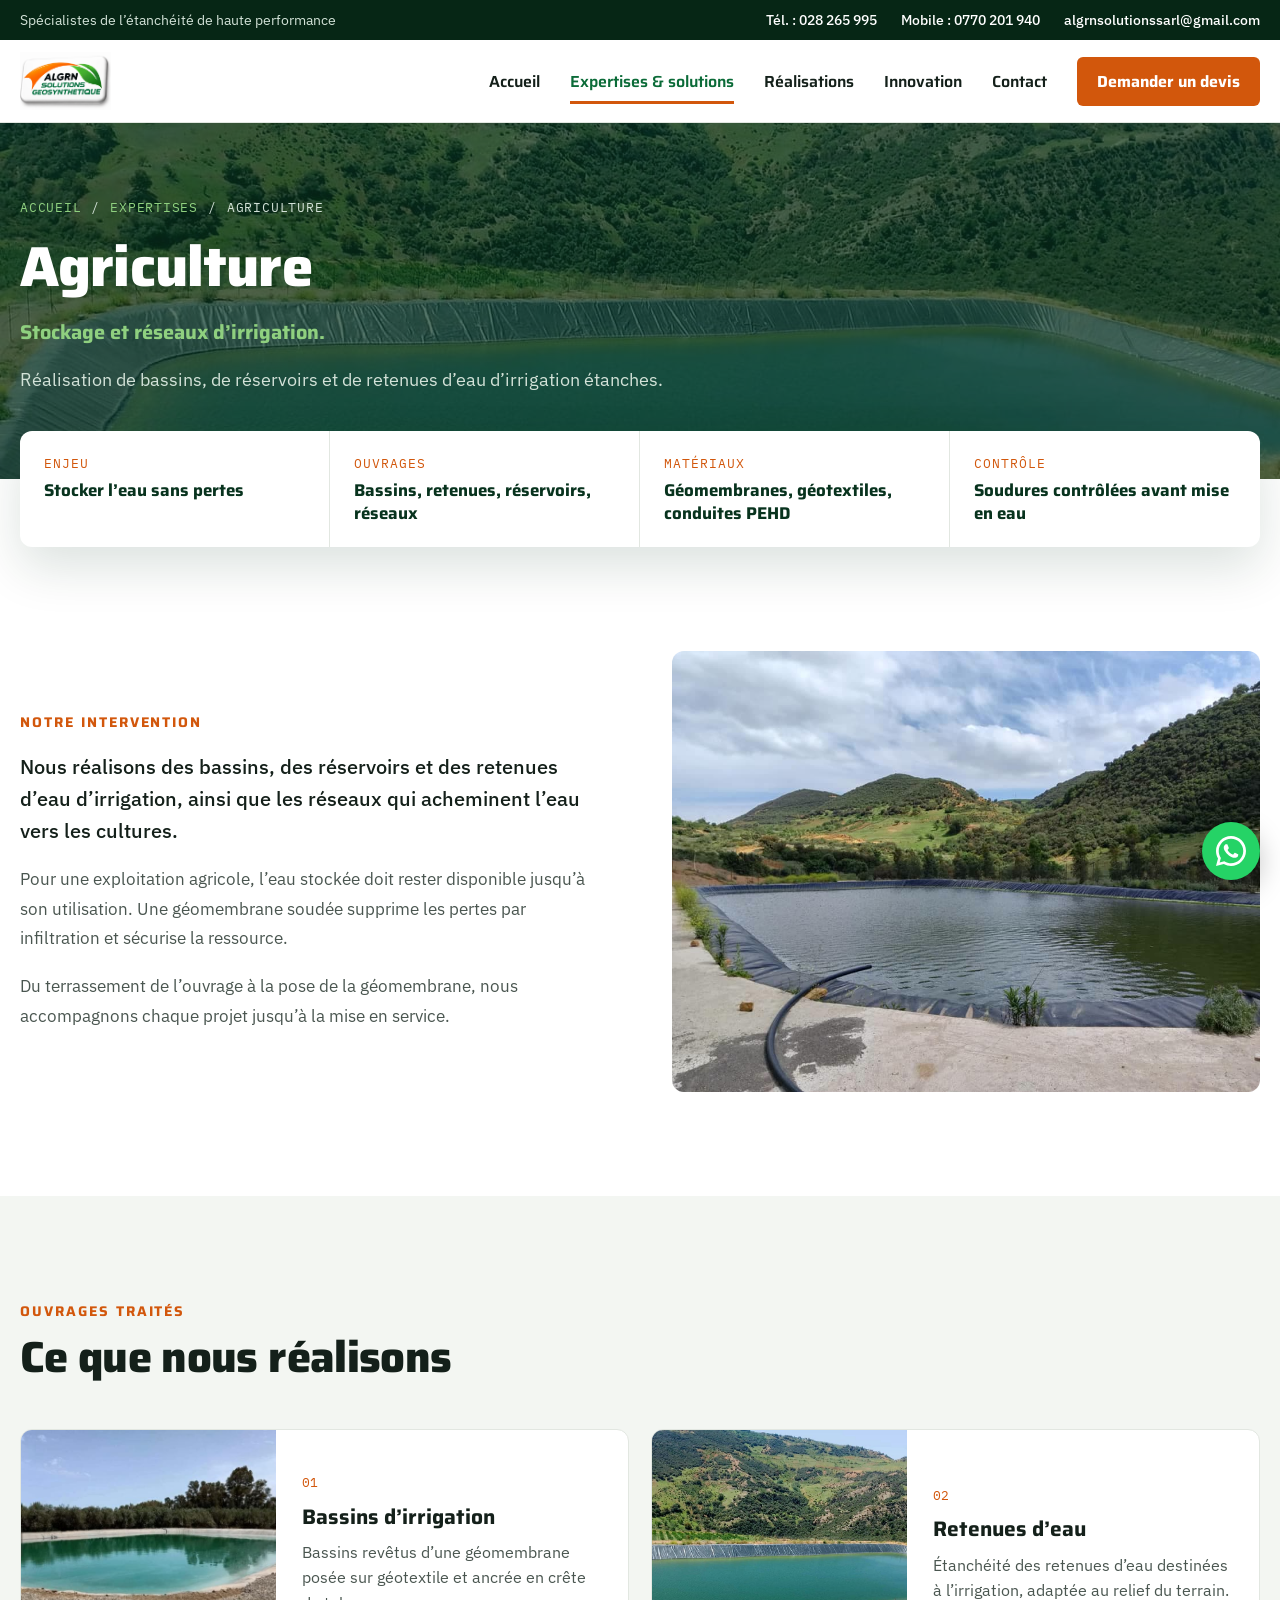
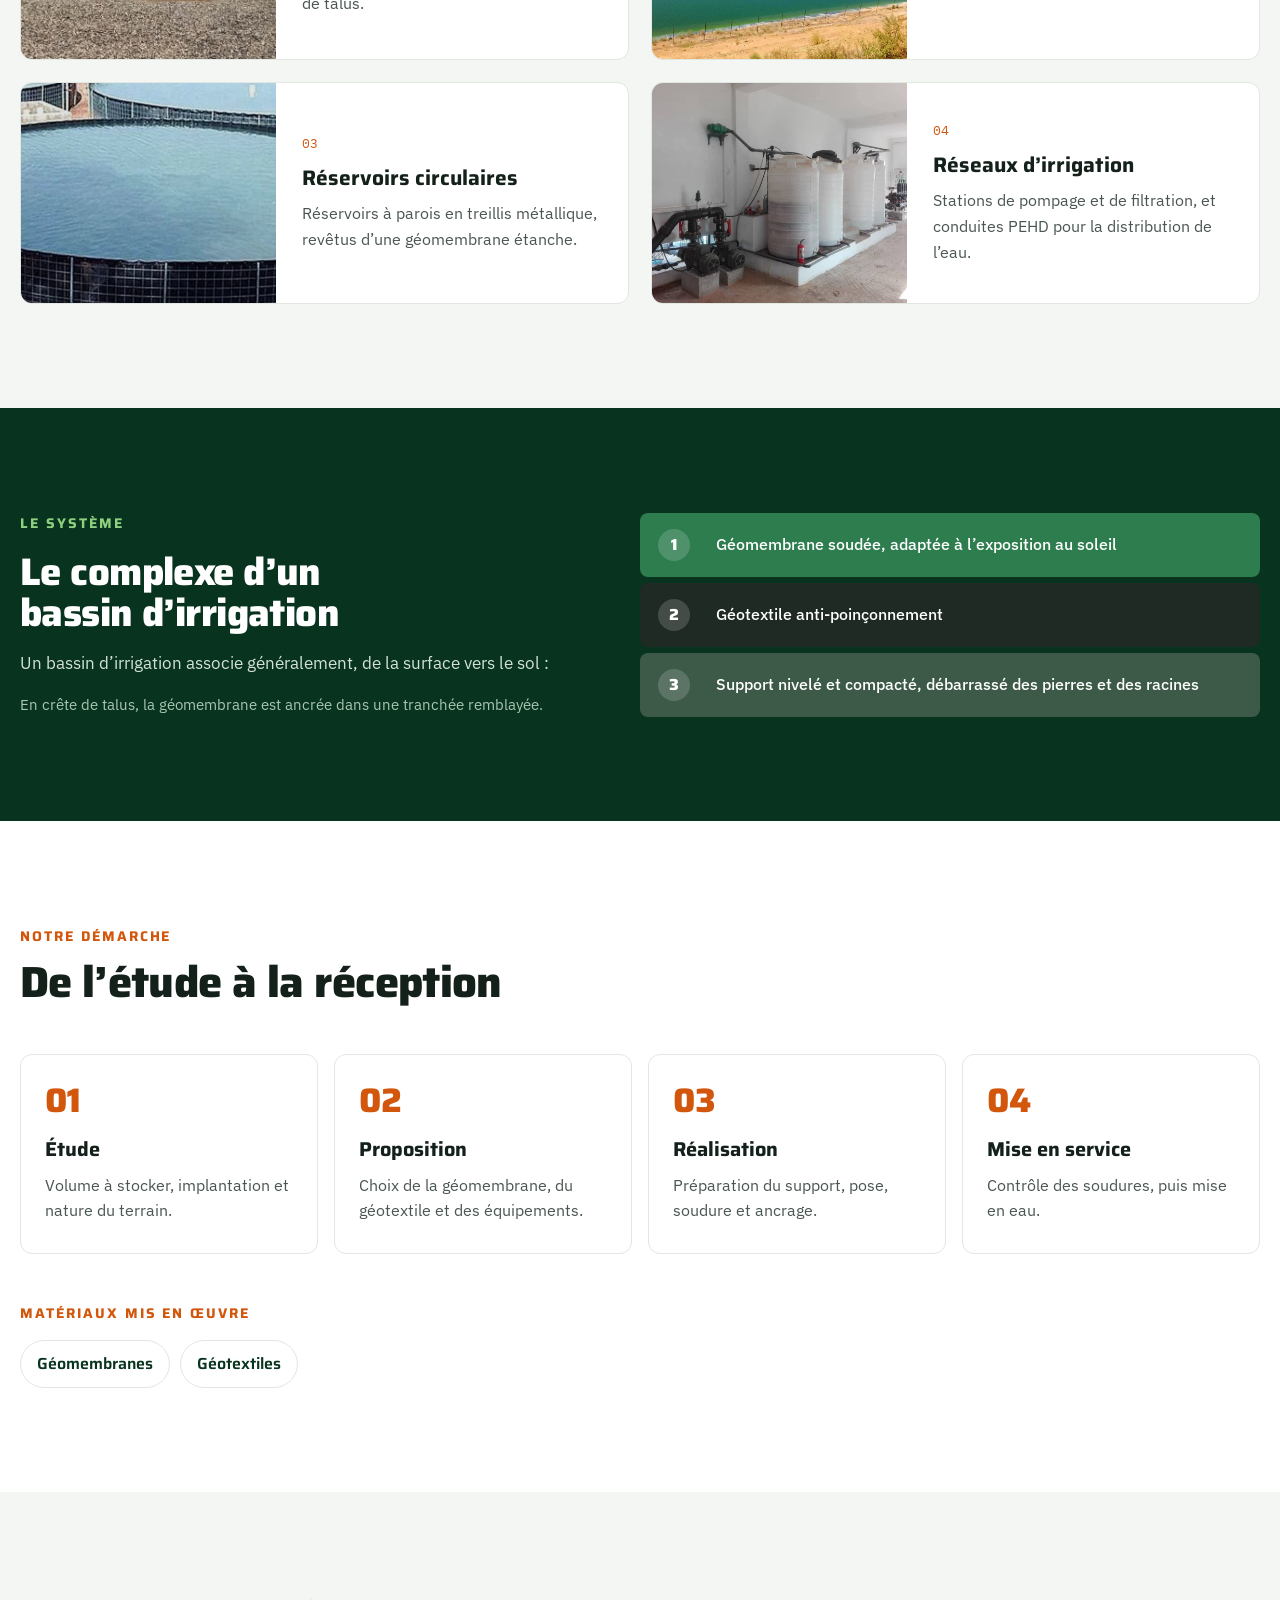
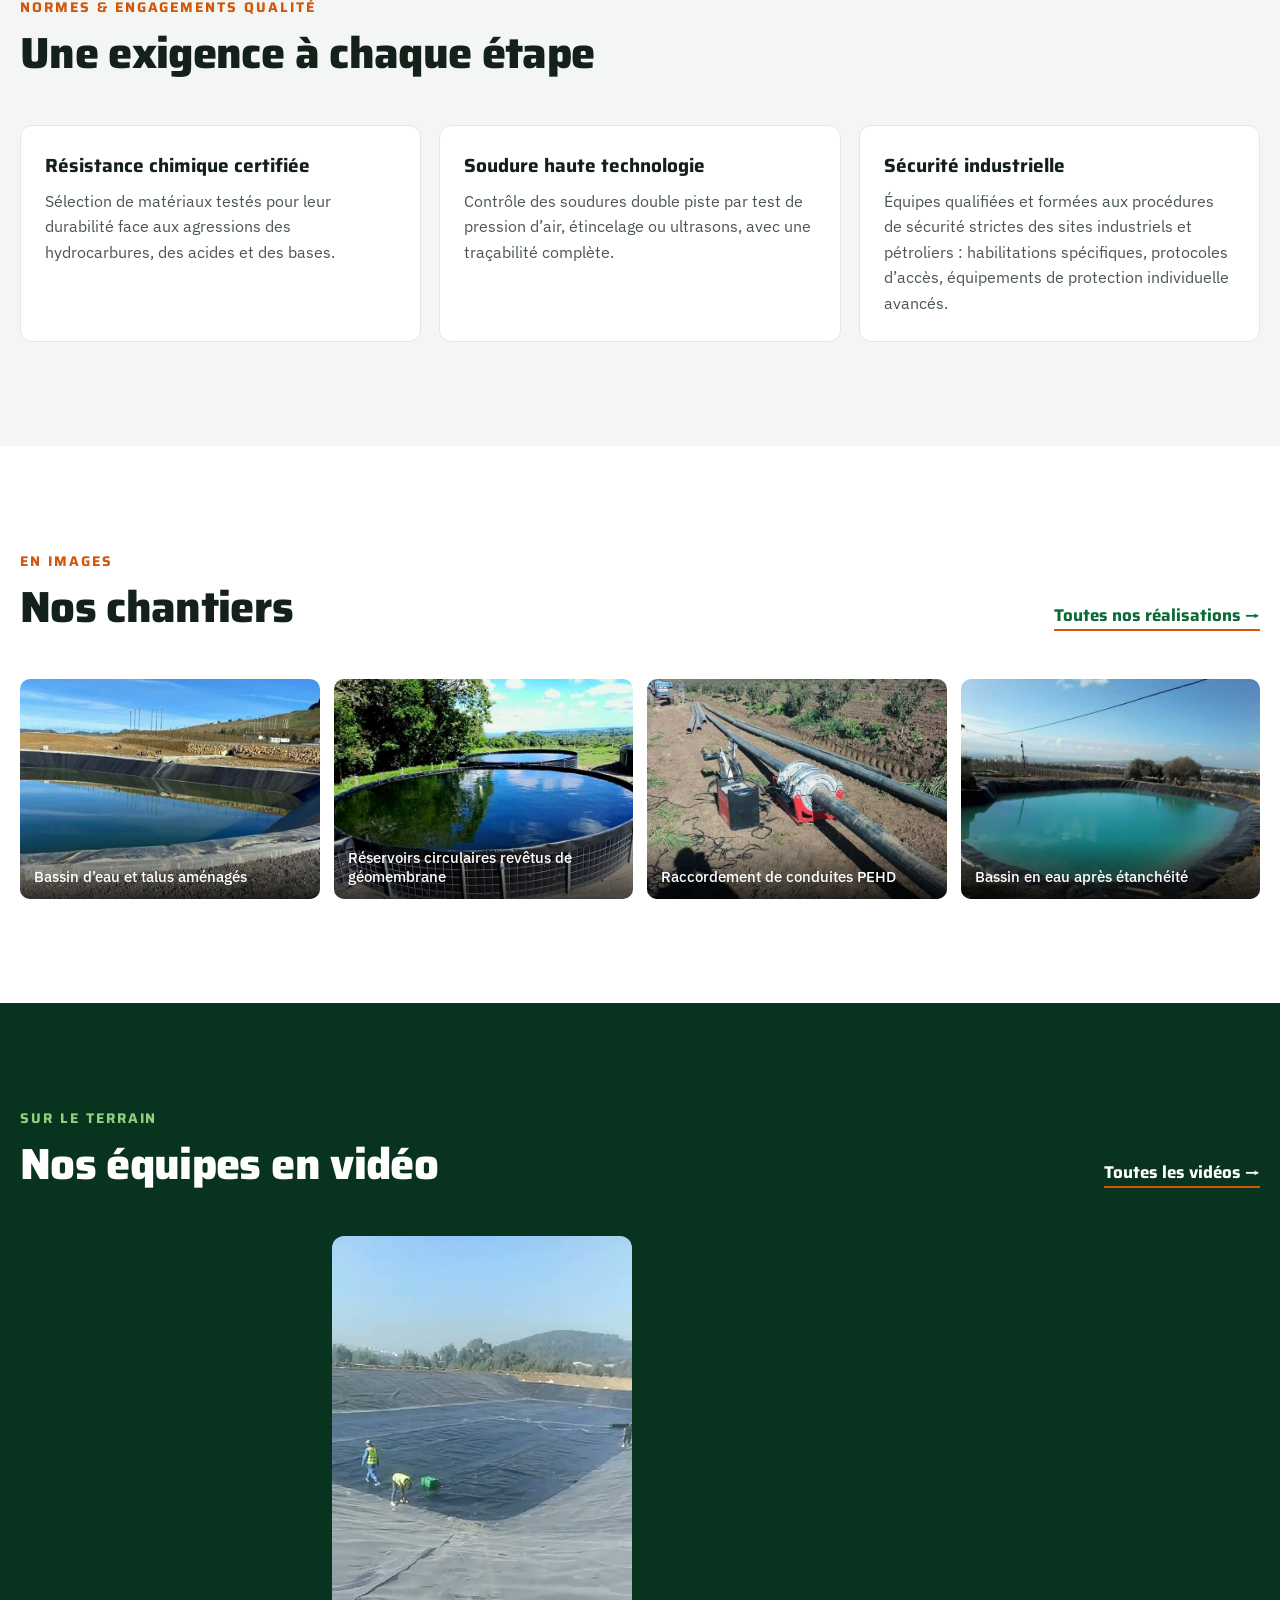
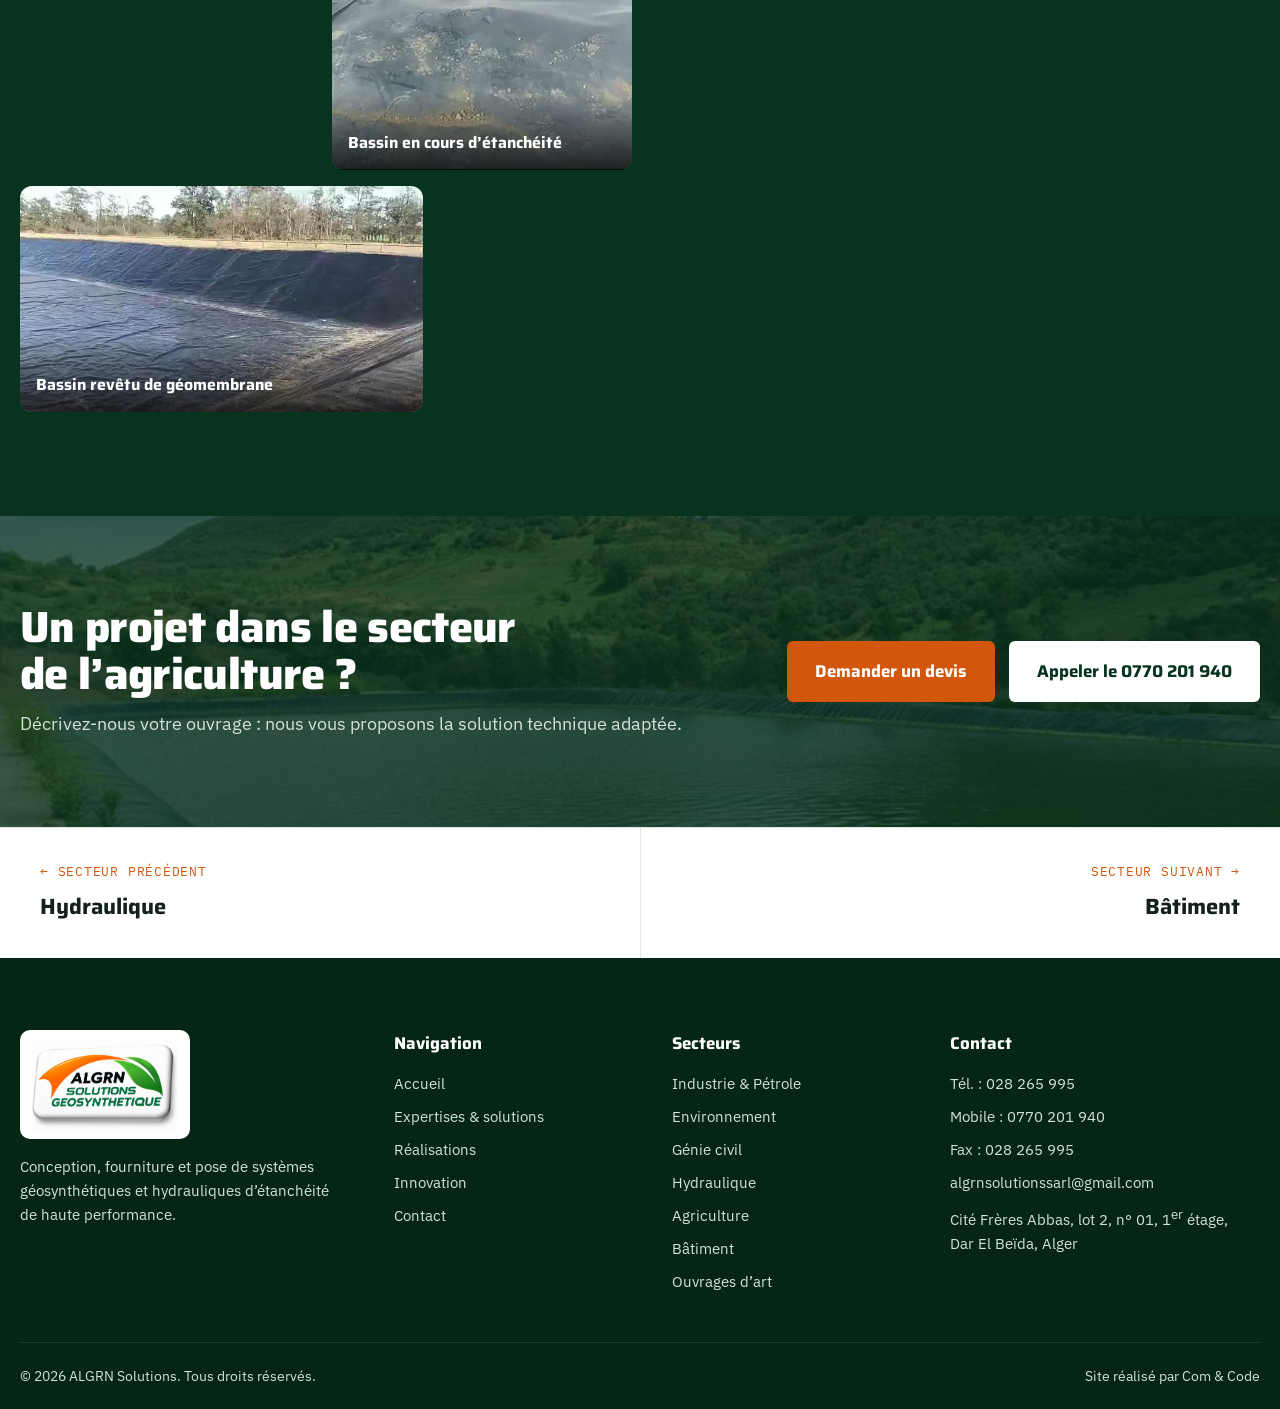
==== commit 725c1ef5: "Add an Innovation page presenting the STABLOT product. The new page follows the client's STABLOT tec" ====
--- a/agriculture.html
+++ b/agriculture.html
@@ -31,6 +31,7 @@
         <a href="index.html">Accueil</a>
         <a href="solutions.html" class="is-active">Expertises &amp; solutions</a>
         <a href="realisations.html">Réalisations</a>
+        <a href="innovation.html">Innovation</a>
         <a href="contact.html">Contact</a>
         <a class="btn btn-accent" href="contact.html#devis">Demander un devis</a>
       </nav>
@@ -231,6 +232,7 @@
         <a href="index.html">Accueil</a>
         <a href="solutions.html">Expertises &amp; solutions</a>
         <a href="realisations.html">Réalisations</a>
+        <a href="innovation.html">Innovation</a>
         <a href="contact.html">Contact</a>
       </div>
       <div class="col">
--- a/css/style.css
+++ b/css/style.css
@@ -963,3 +963,327 @@
 @media (prefers-reduced-motion: reduce) {
   .hero-slides .bg { transition: none; animation: none !important; }
 }
+
+/* ——— Accueil : chiffres clés ——— */
+.key-figures {
+  list-style: none;
+  margin: 72px 0 0;
+  padding: 0;
+  display: grid;
+  grid-template-columns: repeat(4, 1fr);
+  border-top: 1px solid var(--line);
+}
+.key-figures li { padding: 28px 24px 0 0; display: flex; flex-direction: column; gap: 4px; }
+.key-figures li + li { padding-left: 24px; border-left: 1px solid var(--line); }
+.key-figures strong { font-family: "Saira", sans-serif; font-weight: 800; font-size: clamp(40px, 4.4vw, 60px); line-height: 1; color: var(--green); }
+.key-figures span { color: var(--muted); font-size: 15.5px; }
+
+/* ——— Accueil : domaines d’expertise (onglets) ——— */
+.xp { display: grid; grid-template-columns: 340px 1fr; gap: 28px; align-items: stretch; }
+.xp-tabs { display: flex; flex-direction: column; gap: 8px; }
+.xp-tabs button {
+  all: unset;
+  cursor: pointer;
+  display: flex;
+  align-items: center;
+  gap: 16px;
+  padding: 20px 22px;
+  border-radius: var(--radius);
+  border: 1px solid var(--line);
+  background: #fff;
+  font-family: "Saira", sans-serif;
+  font-weight: 700;
+  font-size: 18px;
+  line-height: 1.25;
+  color: var(--ink);
+  position: relative;
+  overflow: hidden;
+  transition: background 0.25s ease, color 0.25s ease, border-color 0.25s ease;
+}
+.xp-tabs button span { font-family: "IBM Plex Mono", monospace; font-weight: 500; font-size: 13px; color: var(--accent); }
+.xp-tabs button:hover { border-color: var(--green); }
+.xp-tabs button[aria-selected="true"] { background: var(--forest); border-color: var(--forest); color: #fff; }
+.xp-tabs button[aria-selected="true"] span { color: var(--mint); }
+.xp-tabs button[aria-selected="true"]::after {
+  content: "";
+  position: absolute;
+  left: 0;
+  bottom: 0;
+  height: 3px;
+  width: 100%;
+  background: var(--accent);
+  transform-origin: left;
+  animation: xp-progress 7s linear both;
+}
+.xp.is-paused .xp-tabs button::after,
+.xp.is-offscreen .xp-tabs button::after { animation-play-state: paused; }
+@keyframes xp-progress { from { transform: scaleX(0); } to { transform: scaleX(1); } }
+.xp-tabs button:focus-visible { outline: 3px solid var(--mint); outline-offset: 3px; }
+.xp-panels { position: relative; min-height: 460px; border-radius: var(--radius); overflow: hidden; background: var(--forest); }
+.xp-panel { position: absolute; inset: 0; opacity: 0; visibility: hidden; transition: opacity 0.6s ease, visibility 0.6s; }
+.xp-panel.is-active { opacity: 1; visibility: visible; }
+.xp-panel img { width: 100%; height: 100%; object-fit: cover; transform: scale(1.06); transition: transform 6s ease-out; }
+.xp-panel.is-active img { transform: scale(1); }
+.xp-card {
+  position: absolute;
+  left: 24px;
+  bottom: 24px;
+  max-width: 460px;
+  padding: 26px 28px;
+  border-radius: var(--radius);
+  background: rgba(6,38,21,0.82);
+  backdrop-filter: blur(8px);
+  color: #fff;
+  display: flex;
+  flex-direction: column;
+  gap: 10px;
+  transform: translateY(16px);
+  transition: transform 0.6s ease;
+}
+.xp-panel.is-active .xp-card { transform: none; }
+.xp-card h3 { margin: 0; font-family: "Saira", sans-serif; font-size: 26px; line-height: 1.15; }
+.xp-card p { margin: 0; color: var(--on-dark); font-size: 16.5px; }
+.xp-card a { font-family: "Saira", sans-serif; font-weight: 700; color: var(--mint); text-decoration: none; }
+.xp-card a:hover { color: #fff; }
+
+/* ——— Accueil : applications (carrousel) ——— */
+.rail-nav, .section-head > .rail-nav { display: flex; flex-direction: row; gap: 10px; }
+.rail-btn {
+  width: 52px;
+  height: 52px;
+  border-radius: 50%;
+  border: 1px solid rgba(255,255,255,0.3);
+  background: transparent;
+  color: #fff;
+  font-size: 22px;
+  cursor: pointer;
+  transition: background 0.2s ease, border-color 0.2s ease;
+}
+.rail-btn:hover { background: var(--accent); border-color: var(--accent); }
+.rail {
+  display: grid;
+  grid-auto-flow: column;
+  grid-auto-columns: minmax(300px, 380px);
+  gap: 18px;
+  overflow-x: auto;
+  scroll-snap-type: x mandatory;
+  scroll-padding-inline: max(20px, calc((100% - 1240px) / 2));
+  padding: 0 max(20px, calc((100% - 1240px) / 2)) 12px;
+  scrollbar-width: none;
+}
+.rail::-webkit-scrollbar { display: none; }
+.rail:focus-visible { outline: 3px solid var(--mint); outline-offset: -3px; }
+.rail-card {
+  scroll-snap-align: start;
+  position: relative;
+  aspect-ratio: 4 / 5;
+  border-radius: var(--radius);
+  overflow: hidden;
+  display: flex;
+  align-items: flex-end;
+  isolation: isolate;
+}
+.rail-card img { position: absolute; inset: 0; width: 100%; height: 100%; object-fit: cover; z-index: -2; transition: transform 0.6s ease; }
+.rail-card::before { content: ""; position: absolute; inset: 0; z-index: -1; background: linear-gradient(180deg, rgba(6,38,21,0) 35%, rgba(6,38,21,0.92) 100%); }
+.rail-card:hover img { transform: scale(1.06); }
+.rail-card .body { padding: 26px; display: flex; flex-direction: column; gap: 8px; }
+.rail-card .n {
+  align-self: flex-start;
+  font-family: "Saira", sans-serif;
+  font-weight: 800;
+  font-size: 15px;
+  color: #fff;
+  background: var(--accent);
+  border-radius: 6px;
+  padding: 4px 10px;
+}
+.rail-card h3 { margin: 0; font-family: "Saira", sans-serif; font-size: 23px; line-height: 1.2; }
+.rail-card p { margin: 0; color: var(--on-dark); }
+
+/* ——— Accueil : matériaux (empilement de couches) ——— */
+.stack-layout { display: grid; grid-template-columns: 1.05fr 1fr; gap: 64px; align-items: center; }
+.stack-visual { position: relative; border-radius: var(--radius); overflow: hidden; aspect-ratio: 5 / 6; background: var(--forest); }
+.stack-visual > img { width: 100%; height: 100%; object-fit: cover; opacity: 0.55; }
+.stack-visual::after { content: ""; position: absolute; inset: 0; background: linear-gradient(180deg, rgba(6,38,21,0.1), rgba(6,38,21,0.75)); pointer-events: none; }
+.stack {
+  position: absolute;
+  inset: 0;
+  z-index: 1;
+  display: flex;
+  flex-direction: column;
+  justify-content: center;
+  align-items: center;
+  perspective: 1200px;
+}
+.stack i {
+  --c: #2E7D4F;
+  display: flex;
+  align-items: center;
+  justify-content: flex-end;
+  width: 70%;
+  height: 74px;
+  margin-top: -26px;
+  border-radius: 10px;
+  background-color: var(--c);
+  box-shadow: 0 18px 30px rgba(0,0,0,0.35), inset 0 1px 0 rgba(255,255,255,0.18);
+  transform: rotateX(58deg) rotateZ(-34deg);
+  transition: transform 0.45s ease, filter 0.45s ease, opacity 0.45s ease;
+  font-style: normal;
+}
+.stack i b {
+  font-family: "Saira", sans-serif;
+  font-size: 15px;
+  color: #fff;
+  padding: 0 18px;
+  letter-spacing: 0.02em;
+  white-space: nowrap;
+  text-shadow: 0 1px 4px rgba(0,0,0,0.5);
+}
+.stack i { position: relative; }
+.stack i:nth-child(1) { --c: #1E2A24; z-index: 5; }
+.stack i:nth-child(2) { z-index: 4; }
+.stack i:nth-child(3) { z-index: 3; }
+.stack i:nth-child(4) { z-index: 2; }
+.stack i:nth-child(5) { z-index: 1; }
+.stack i:nth-child(2) { --c: #E9EEE6; }
+.stack i:nth-child(2) b { color: var(--forest); text-shadow: none; }
+.stack i:nth-child(3) { --c: #3FA535; background-image: repeating-linear-gradient(90deg, rgba(0,0,0,0.18) 0 3px, transparent 3px 14px); }
+.stack i:nth-child(4) { --c: #8C7454; background-image: radial-gradient(rgba(255,255,255,0.22) 1.2px, transparent 1.6px); background-size: 9px 9px; }
+.stack i:nth-child(5) { --c: var(--accent); background-image: repeating-linear-gradient(45deg, rgba(0,0,0,0.15) 0 2px, transparent 2px 12px), repeating-linear-gradient(-45deg, rgba(0,0,0,0.15) 0 2px, transparent 2px 12px); }
+.stack.has-focus i { opacity: 0.45; filter: saturate(0.6); }
+.stack.has-focus i.is-on { opacity: 1; filter: none; transform: rotateX(58deg) rotateZ(-34deg) translateZ(40px) translateX(-24px); }
+.stack-copy { display: flex; flex-direction: column; gap: 20px; }
+.stack-copy h2 { font-size: clamp(30px, 3.2vw, 44px); }
+.stack-copy .lead { margin: 0; font-size: 19px; font-weight: 500; line-height: 1.6; }
+.mat-list { list-style: none; margin: 0; padding: 0; display: grid; gap: 10px; }
+.mat-list li {
+  display: grid;
+  grid-template-columns: 44px 1fr;
+  gap: 14px;
+  align-items: center;
+  padding: 16px 18px;
+  border: 1px solid var(--line);
+  border-radius: var(--radius);
+  background: #fff;
+  transition: border-color 0.25s ease, transform 0.25s ease, box-shadow 0.25s ease;
+}
+.mat-list li:hover, .mat-list li.is-on { border-color: var(--green); transform: translateX(6px); box-shadow: 0 10px 24px rgba(8,51,30,0.08); }
+.mat-list .k { font-family: "IBM Plex Mono", monospace; font-size: 13px; color: var(--accent); }
+.mat-list strong { font-family: "Saira", sans-serif; font-size: 19px; line-height: 1.25; }
+.mat-list .sub { display: block; color: var(--muted); font-size: 15px; }
+.mat-list .tags { margin-top: 6px; }
+
+/* ——— Accueil : qualité (panneaux extensibles) ——— */
+.q-panels { display: flex; gap: 16px; height: 520px; }
+.q-panel {
+  position: relative;
+  flex: 1;
+  border-radius: var(--radius);
+  overflow: hidden;
+  display: flex;
+  align-items: flex-end;
+  color: #fff;
+  isolation: isolate;
+  cursor: pointer;
+  transition: flex 0.6s ease, opacity 0.7s ease, transform 0.7s ease;
+}
+.q-panel.is-open { flex: 2.3; }
+.q-panel img { position: absolute; inset: 0; width: 100%; height: 100%; object-fit: cover; z-index: -2; }
+.q-panel::before { content: ""; position: absolute; inset: 0; z-index: -1; background: linear-gradient(180deg, rgba(6,38,21,0.05) 20%, rgba(6,38,21,0.92) 100%); }
+.q-panel .body { padding: 28px; display: flex; flex-direction: column; gap: 10px; }
+.q-panel .num { font-family: "Saira", sans-serif; font-weight: 800; font-size: 44px; line-height: 1; color: var(--mint); }
+.q-panel h3 { margin: 0; font-family: "Saira", sans-serif; font-size: 24px; line-height: 1.2; }
+.q-panel p { margin: 0; color: var(--on-dark); max-width: 460px; max-height: 0; opacity: 0; overflow: hidden; transition: max-height 0.6s ease, opacity 0.4s ease; }
+.q-panel.is-open p { max-height: 200px; opacity: 1; transition-delay: 0.15s; }
+
+/* ——— Accueil : contacts ——— */
+.contact-band { position: relative; overflow: hidden; background: var(--forest); color: #fff; }
+.contact-band .bg { position: absolute; inset: 0; width: 100%; height: 100%; object-fit: cover; opacity: 0.22; }
+.contact-band .wrap { position: relative; padding: 104px 0; display: grid; grid-template-columns: 1fr 1.1fr; gap: 56px; align-items: center; }
+.contact-band-copy { display: flex; flex-direction: column; gap: 18px; }
+.contact-band-copy .eyebrow { color: var(--mint); }
+.contact-band-copy h2 { font-size: clamp(32px, 3.6vw, 50px); }
+.contact-band-copy p { margin: 0 0 8px; color: var(--on-dark); font-size: 18px; }
+.contact-tiles { list-style: none; margin: 0; padding: 0; display: grid; grid-template-columns: repeat(3, 1fr); gap: 12px; }
+.contact-tiles li.wide { grid-column: 1 / -1; }
+.contact-tiles a, .contact-tiles li > div {
+  display: flex;
+  flex-direction: column;
+  gap: 4px;
+  height: 100%;
+  padding: 20px 22px;
+  border-radius: var(--radius);
+  background: rgba(255,255,255,0.08);
+  border: 1px solid rgba(255,255,255,0.16);
+  backdrop-filter: blur(6px);
+  color: #fff;
+  text-decoration: none;
+  transition: background 0.2s ease, border-color 0.2s ease;
+}
+.contact-tiles a:hover { background: rgba(255,255,255,0.14); border-color: var(--mint); }
+.contact-tiles .k { font-family: "IBM Plex Mono", monospace; font-size: 12.5px; letter-spacing: 0.08em; text-transform: uppercase; color: var(--mint); }
+.contact-tiles strong { font-family: "Saira", sans-serif; font-size: 20px; line-height: 1.3; word-break: break-word; }
+
+@media (max-width: 1100px) {
+  .xp { grid-template-columns: 1fr; }
+  .xp-tabs { flex-direction: row; overflow-x: auto; scrollbar-width: none; padding: 4px; }
+  .xp-tabs button { flex: none; padding: 14px 18px; font-size: 16px; }
+  .q-panels { flex-direction: column; height: auto; }
+  .q-panel, .q-panel.is-open { flex: none; min-height: 340px; cursor: default; }
+  .q-panel p { max-height: none; opacity: 1; }
+}
+@media (max-width: 900px) {
+  .key-figures { grid-template-columns: 1fr 1fr; }
+  .key-figures li:nth-child(3) { padding-left: 0; border-left: 0; }
+  .key-figures li:nth-child(n+3) { padding-top: 24px; }
+  .stack-layout, .contact-band .wrap { grid-template-columns: 1fr; gap: 40px; }
+  .stack-visual { aspect-ratio: 4 / 3; }
+}
+@media (max-width: 640px) {
+  .key-figures { margin-top: 48px; }
+  .xp-panels { min-height: 520px; }
+  .xp-card { left: 12px; right: 12px; bottom: 12px; padding: 20px; }
+  .xp-card h3 { font-size: 22px; }
+  .rail { grid-auto-columns: 82%; scroll-padding-inline: 16px; padding-inline: 16px; }
+  .rail-nav { display: none; }
+  .stack i { height: 54px; margin-top: -20px; width: 78%; }
+  .stack i b { font-size: 13px; }
+  .contact-tiles { grid-template-columns: 1fr; }
+  .contact-band .wrap { padding: 76px 0; }
+}
+@media (prefers-reduced-motion: reduce) {
+  .xp-panel, .xp-panel img, .xp-card, .q-panel, .q-panel p, .stack i { transition: none; }
+  .xp-tabs button::after { animation: none; transform: scaleX(1); }
+}
+
+/* Innovation : STABLOT */
+.stablot-photos { display: grid; grid-template-columns: 1.3fr 1fr; grid-template-rows: 1fr 1fr; gap: 12px; height: 440px; }
+.stablot-photos img { width: 100%; height: 100%; object-fit: cover; border-radius: var(--radius); }
+.stablot-photos .main { grid-row: span 2; }
+.stablot-list { margin: 0; padding: 0; list-style: none; display: grid; gap: 6px; }
+.stablot-list li { position: relative; padding-left: 20px; color: var(--muted); }
+.stablot-list li::before { content: ""; position: absolute; left: 0; top: 0.65em; width: 8px; height: 8px; border-radius: 2px; background: var(--accent); }
+.stablot-schema { display: grid; grid-template-columns: 1fr 1fr; gap: 12px; max-width: 420px; margin-top: 8px; }
+.stablot-schema img { width: 100%; aspect-ratio: 1; object-fit: cover; border-radius: 10px; background: #fff; }
+.spec-layout { display: grid; grid-template-columns: 1fr 300px; gap: 32px; align-items: start; }
+.spec-table { overflow-x: auto; border: 1px solid var(--line); border-radius: var(--radius); background: #fff; }
+.spec-table table { width: 100%; min-width: 560px; border-collapse: collapse; }
+.spec-table th, .spec-table td { padding: 16px 18px; text-align: left; border-bottom: 1px solid var(--line); }
+.spec-table th { font-family: "IBM Plex Mono", monospace; font-size: 12.5px; font-weight: 500; letter-spacing: 0.06em; text-transform: uppercase; color: #fff; background: var(--forest); }
+.spec-table tbody tr:last-child td { border-bottom: 0; }
+.spec-table td:first-child { font-family: "Saira", sans-serif; font-weight: 700; color: var(--forest); }
+.spec-quality { display: flex; flex-direction: column; gap: 14px; padding: 22px; border-radius: var(--radius); background: var(--cream); }
+.spec-quality img { width: 100%; aspect-ratio: 4 / 3; object-fit: cover; border-radius: 10px; }
+.spec-quality strong { font-family: "Saira", sans-serif; font-size: 19px; color: var(--forest); }
+.swatches { list-style: none; margin: 0; padding: 0; display: grid; grid-template-columns: repeat(4, 1fr); gap: 18px; }
+.swatches li { background: #fff; border: 1px solid var(--line); border-radius: var(--radius); overflow: hidden; }
+.swatches img { display: block; width: 100%; aspect-ratio: 16 / 9; object-fit: cover; }
+.swatches span { display: block; padding: 14px 18px; font-family: "Saira", sans-serif; font-weight: 700; font-size: 17px; }
+@media (max-width: 900px) {
+  .spec-layout { grid-template-columns: 1fr; }
+  .spec-quality { max-width: 420px; }
+  .swatches { grid-template-columns: 1fr 1fr; }
+}
+@media (max-width: 640px) {
+  .stablot-photos { height: 360px; }
+}
